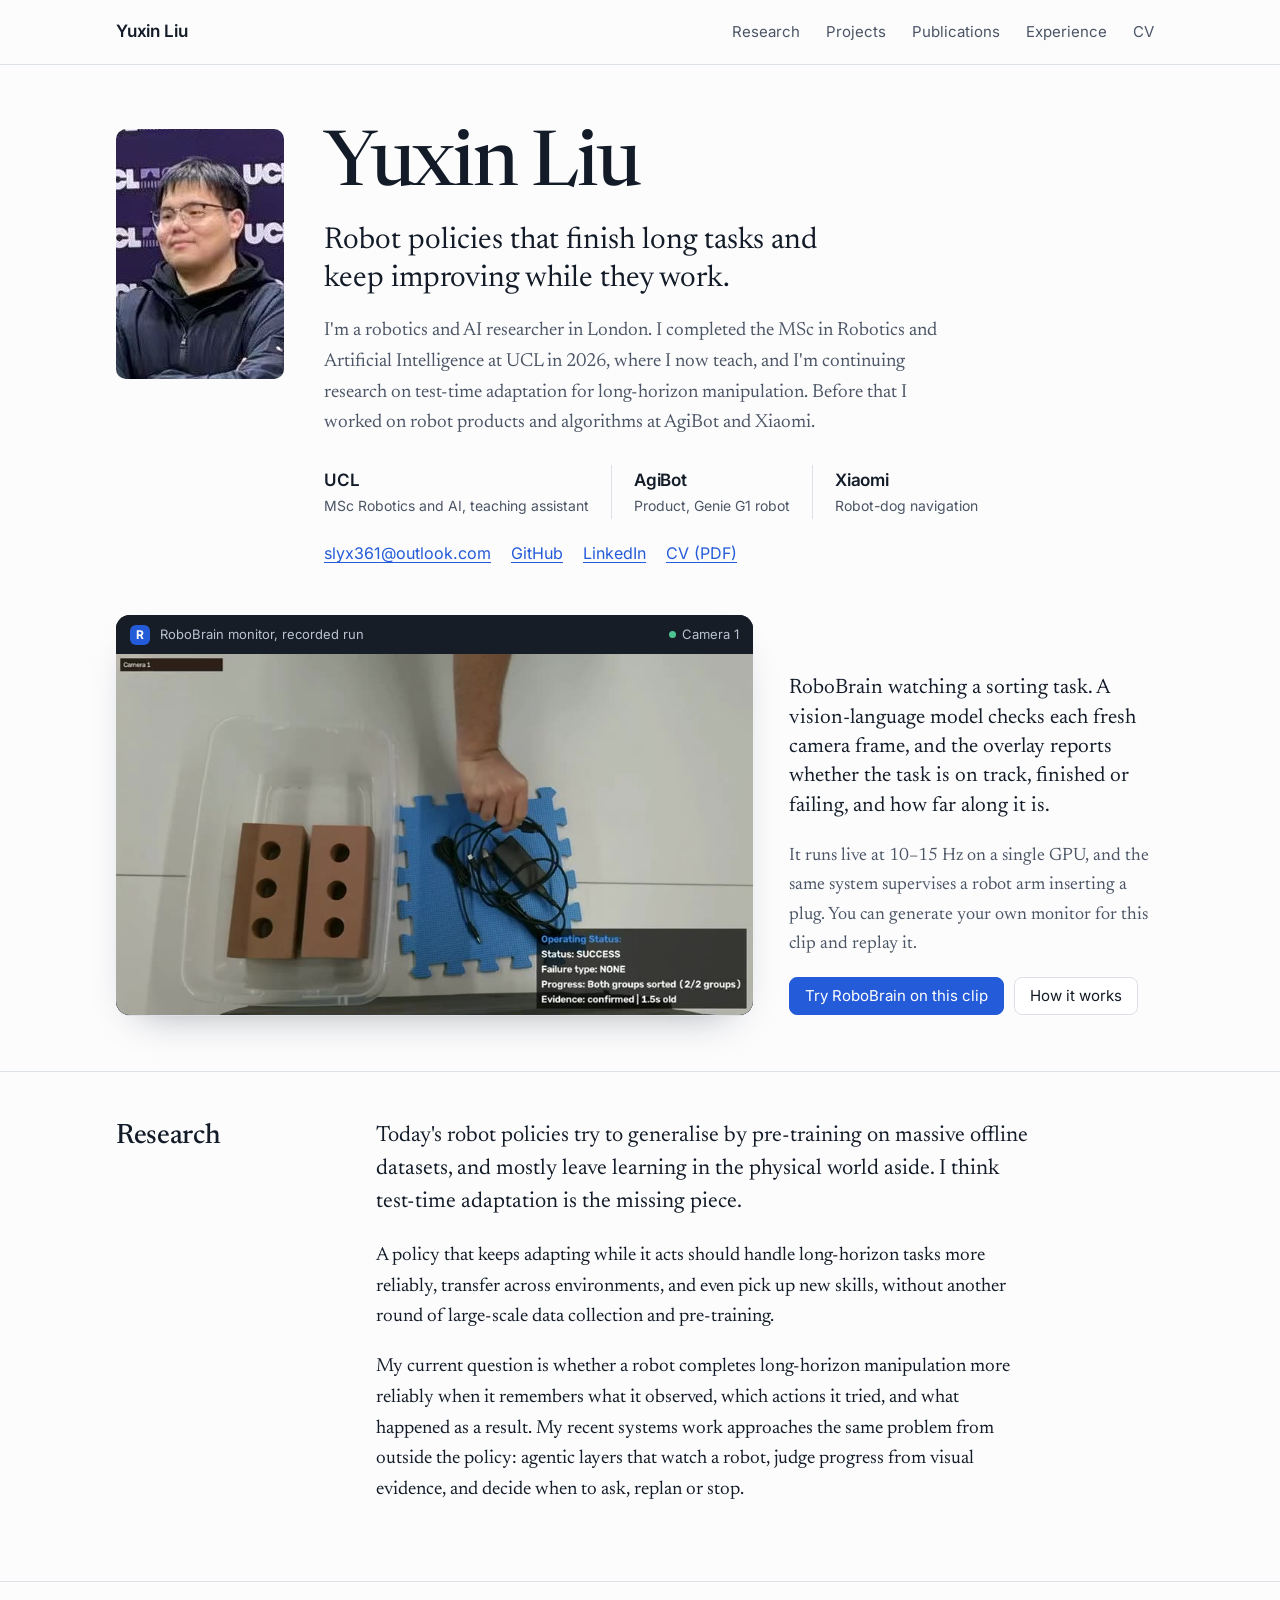
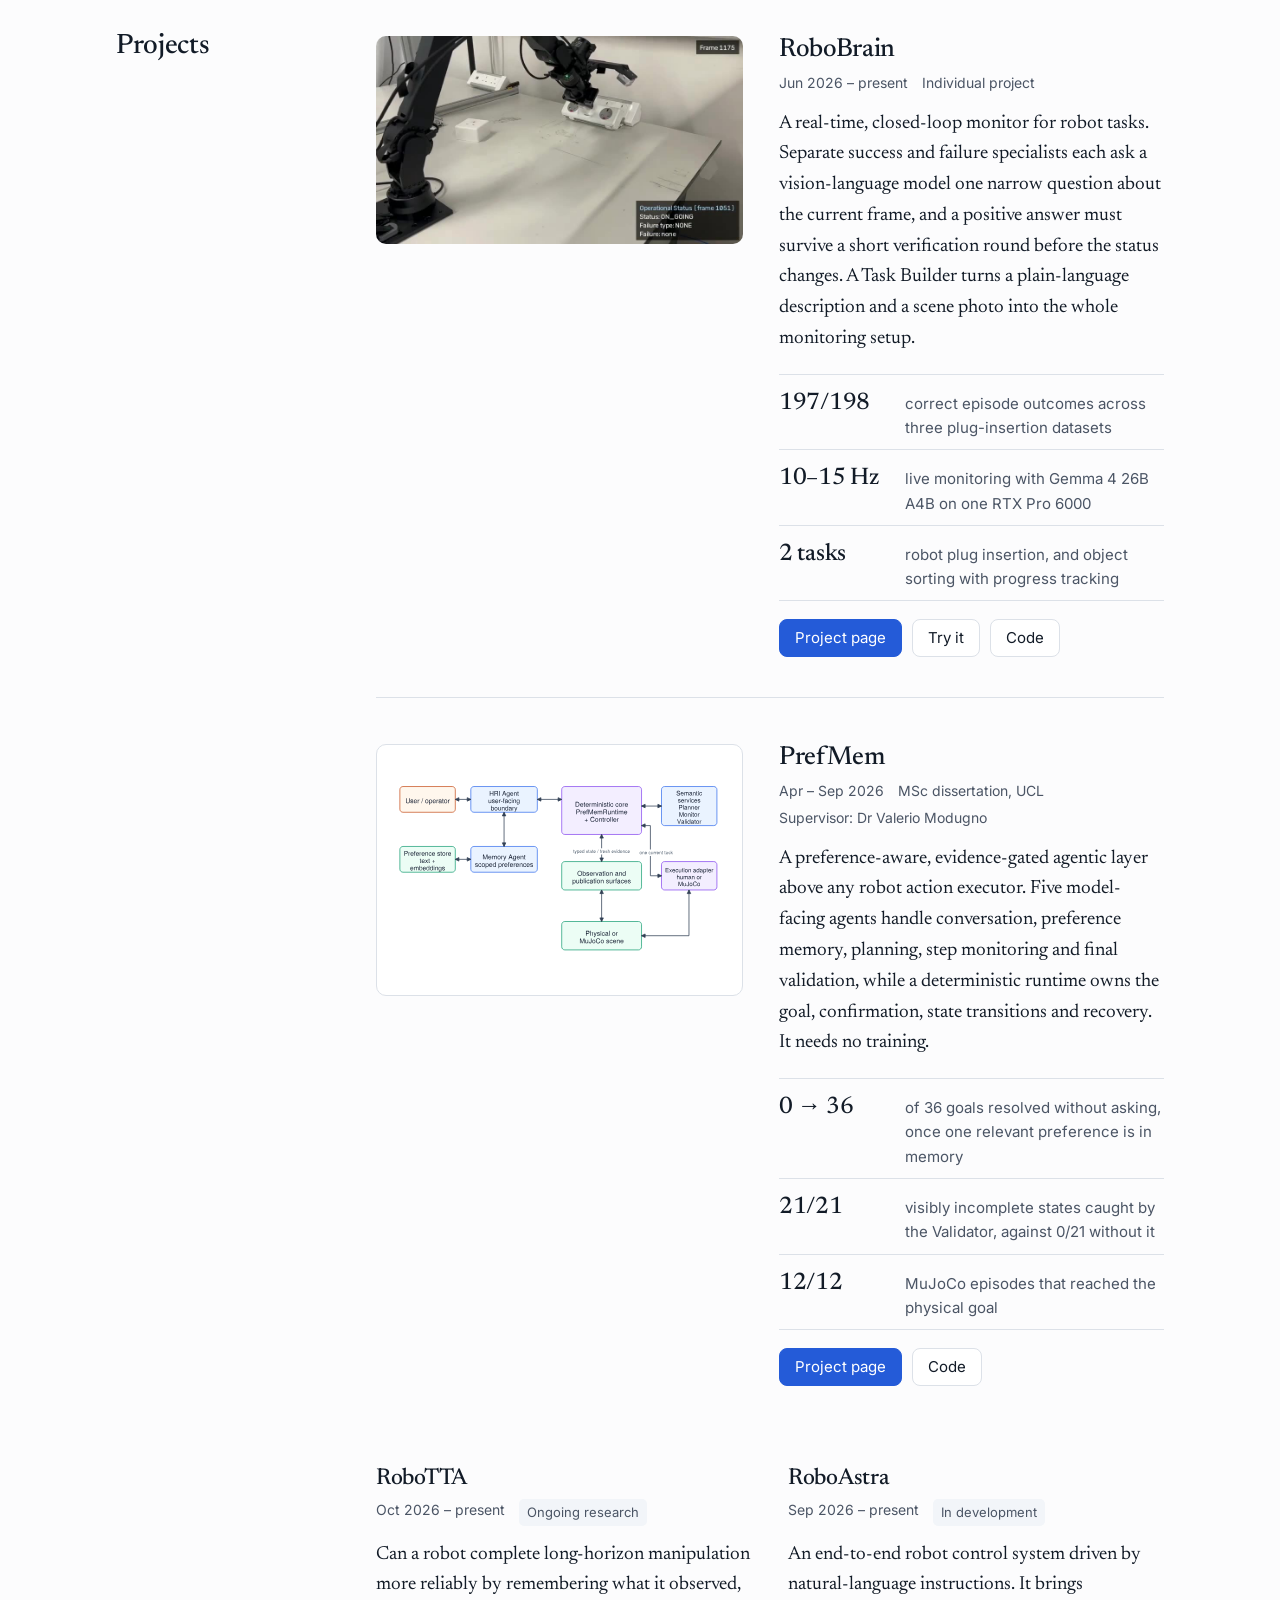
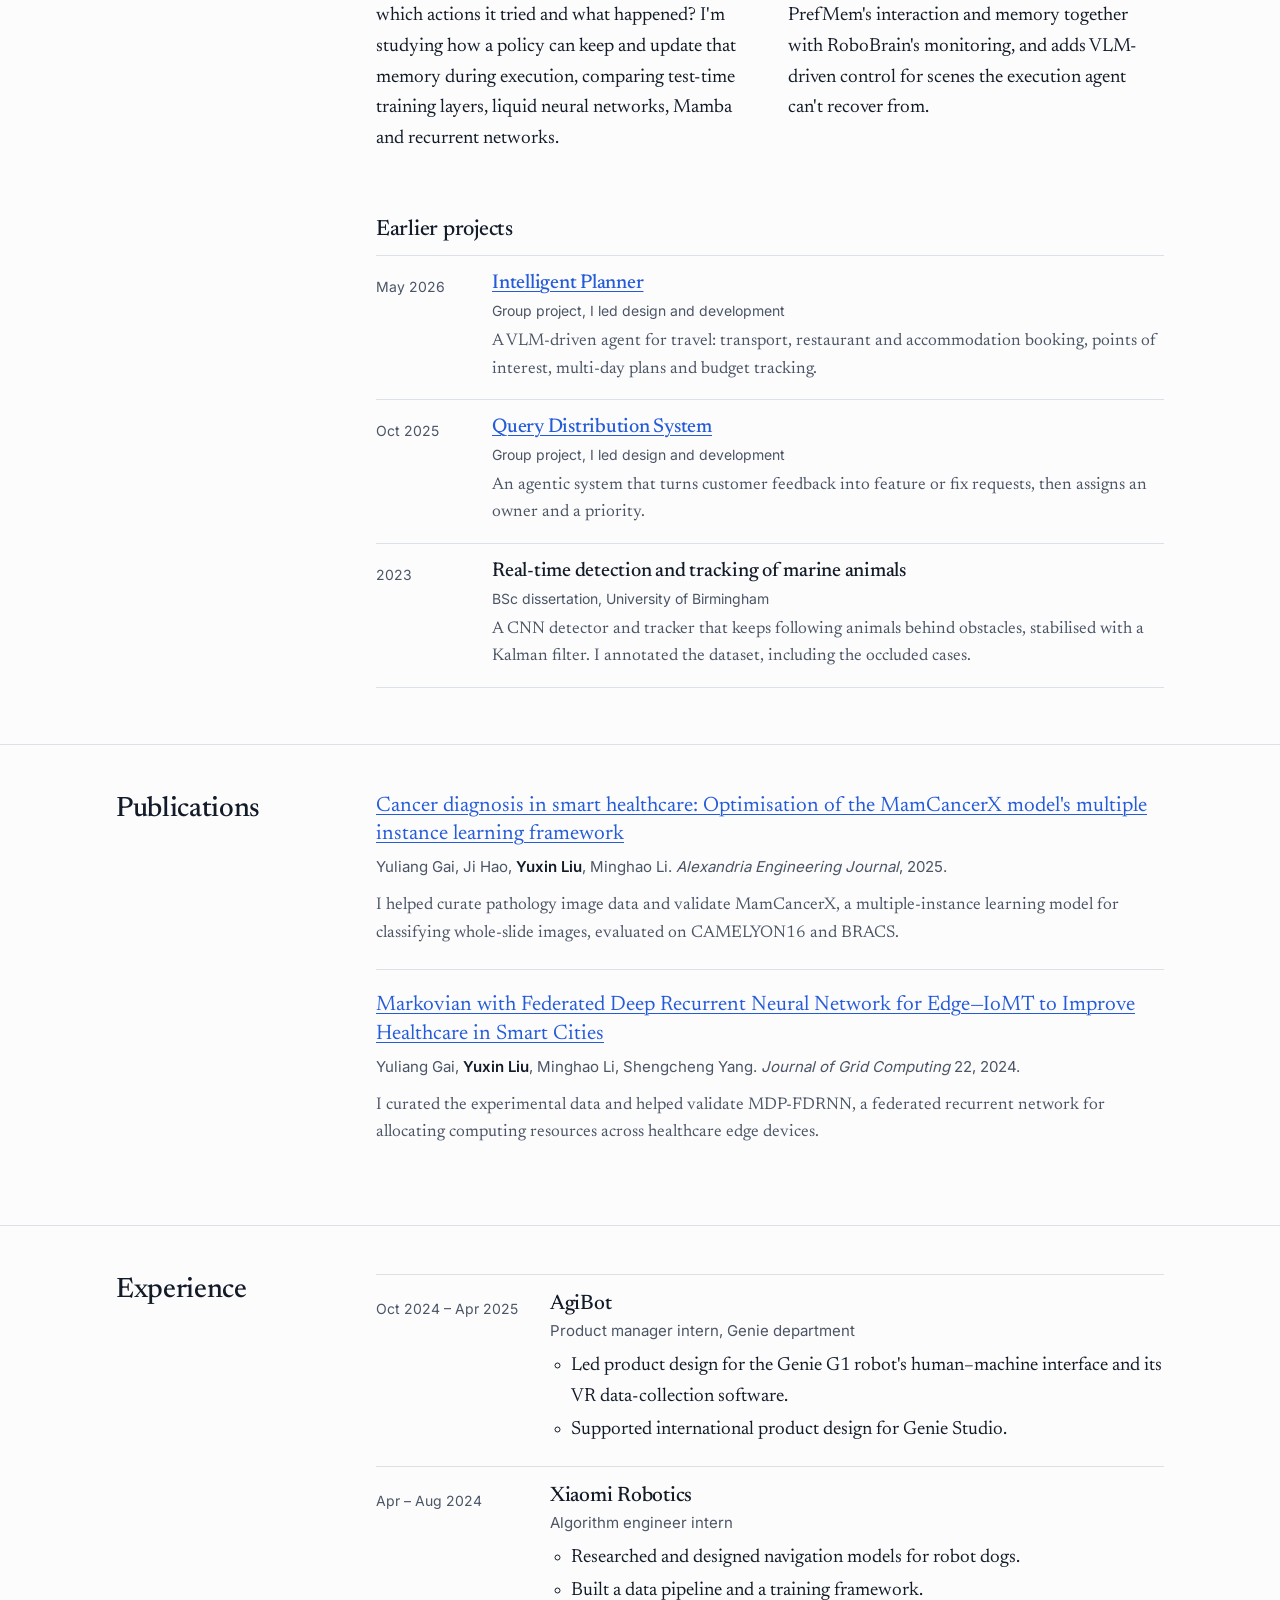
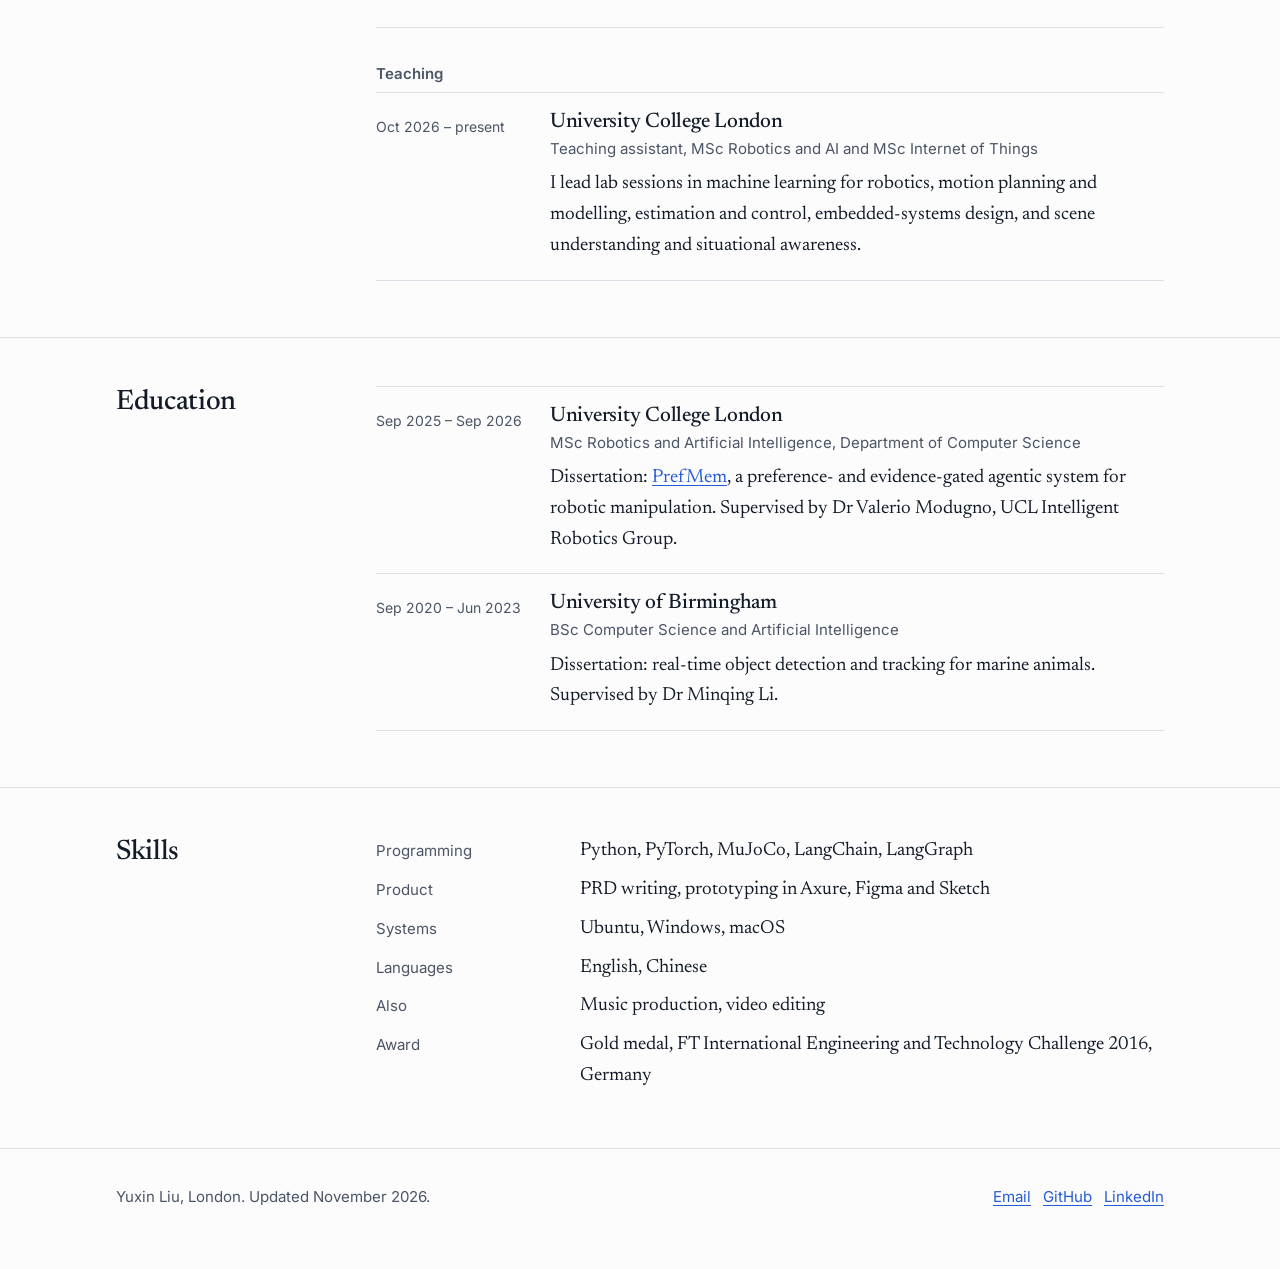
==== index.html @ 0c72b082 "Add personal website with RoboBrain Try-now demo Home, RoboBrain and PrefMem pages for GitHub Pages," ====
<!doctype html>
<html lang="en">
<head>
<meta charset="utf-8">
<meta name="viewport" content="width=device-width, initial-scale=1">
<title>Yuxin Liu — Robotics and AI</title>
<meta name="description" content="Yuxin Liu, robotics and AI researcher in London. Robot policies that finish long tasks and keep improving while they work. RoboBrain, PrefMem, RoboTTA.">
<meta property="og:title" content="Yuxin Liu — Robotics and AI">
<meta property="og:description" content="Robot policies that finish long tasks and keep improving while they work.">
<meta property="og:image" content="https://kasloot.github.io/assets/img/og.jpg">
<meta property="og:type" content="website">
<meta name="twitter:card" content="summary_large_image">
<link rel="icon" href="assets/img/favicon.svg" type="image/svg+xml">
<link rel="stylesheet" href="assets/css/site.css">
</head>
<body>
<a class="skip" href="#main">Skip to content</a>
<header class="site-head">
  <div class="wrap">
    <a class="home" href="./">Yuxin Liu</a>
    <nav aria-label="Main">
      <a href="#research">Research</a>
      <a href="#projects">Projects</a>
      <a href="#publications">Publications</a>
      <a href="#experience">Experience</a>
      <a href="assets/docs/Yuxin_Liu_CV.pdf">CV</a>
    </nav>
  </div>
</header>

<main id="main">
  <section class="hero wrap" aria-labelledby="name">
    <div class="hero-grid">
      <img class="portrait" src="assets/img/yuxin.jpg" width="220" height="250" alt="Portrait of Yuxin Liu">
      <div>
        <h1 id="name">Yuxin Liu</h1>
        <p class="thesis">Robot policies that finish long tasks and keep improving while they work.</p>
        <p class="bio">I'm a robotics and AI researcher in London. I completed the MSc in Robotics and Artificial Intelligence at UCL in 2026, where I now teach, and I'm continuing research on test-time adaptation for long-horizon manipulation. Before that I worked on robot products and algorithms at AgiBot and Xiaomi.</p>
        <ul class="affiliations" aria-label="Affiliations">
          <li><a href="#education"><strong>UCL</strong><span>MSc Robotics and AI, teaching assistant</span></a></li>
          <li><a href="#experience"><strong>AgiBot</strong><span>Product, Genie G1 robot</span></a></li>
          <li><a href="#experience"><strong>Xiaomi</strong><span>Robot-dog navigation</span></a></li>
        </ul>
        <ul class="contact-links">
          <li><a href="mailto:slyx361@outlook.com">slyx361@outlook.com</a></li>
          <li><a href="https://github.com/KasLoot">GitHub</a></li>
          <li><a href="https://www.linkedin.com/in/yuxin-liu-a08b32296/">LinkedIn</a></li>
          <li><a href="assets/docs/Yuxin_Liu_CV.pdf">CV (PDF)</a></li>
        </ul>
      </div>
    </div>
  </section>

  <section class="monitor-feature wrap" aria-label="RoboBrain monitoring a task">
    <figure class="frame-row" style="margin:0">
      <div class="console-frame">
        <div class="bar"><span class="mark" aria-hidden="true">R</span><span>RoboBrain monitor, recorded run</span><span class="live">Camera 1</span></div>
        <video src="assets/video/sort.mp4" poster="assets/video/sort-poster.jpg" autoplay muted loop playsinline preload="metadata" aria-label="RoboBrain monitoring a person sorting bricks into a box and cables onto a mat, with a live status overlay"></video>
      </div>
      <figcaption>
        <p>RoboBrain watching a sorting task. A vision-language model checks each fresh camera frame, and the overlay reports whether the task is on track, finished or failing, and how far along it is.</p>
        <p>It runs live at 10–15 Hz on a single GPU, and the same system supervises a robot arm inserting a plug. You can generate your own monitor for this clip and replay it.</p>
        <ul class="links">
          <li><a class="btn primary" href="robobrain/#try">Try RoboBrain on this clip</a></li>
          <li><a class="btn" href="robobrain/">How it works</a></li>
        </ul>
      </figcaption>
    </figure>
  </section>

  <section class="section" id="research" aria-labelledby="research-h">
    <div class="wrap section-grid">
      <h2 id="research-h">Research</h2>
      <div class="prose">
        <p class="lede">Today's robot policies try to generalise by pre-training on massive offline datasets, and mostly leave learning in the physical world aside. I think test-time adaptation is the missing piece.</p>
        <p>A policy that keeps adapting while it acts should handle long-horizon tasks more reliably, transfer across environments, and even pick up new skills, without another round of large-scale data collection and pre-training.</p>
        <p>My current question is whether a robot completes long-horizon manipulation more reliably when it remembers what it observed, which actions it tried, and what happened as a result. My recent systems work approaches the same problem from outside the policy: agentic layers that watch a robot, judge progress from visual evidence, and decide when to ask, replan or stop.</p>
      </div>
    </div>
  </section>

  <section class="section" id="projects" aria-labelledby="projects-h">
    <div class="wrap section-grid">
      <h2 id="projects-h">Projects</h2>
      <div>
        <article class="plate" aria-labelledby="rb-h">
          <a class="media" href="robobrain/"><img src="assets/video/plug-poster.jpg" width="848" height="480" alt="Robot arm at a power strip; RoboBrain's overlay reports a rotated-plug failure"></a>
          <div>
            <h3 id="rb-h"><a href="robobrain/" style="color:inherit;text-decoration:none">RoboBrain</a></h3>
            <p class="meta"><span>Jun 2026 – present</span><span>Individual project</span></p>
            <p>A real-time, closed-loop monitor for robot tasks. Separate success and failure specialists each ask a vision-language model one narrow question about the current frame, and a positive answer must survive a short verification round before the status changes. A Task Builder turns a plain-language description and a scene photo into the whole monitoring setup.</p>
            <ul class="facts">
              <li><b>197/198</b><span>correct episode outcomes across three plug-insertion datasets</span></li>
              <li><b>10–15 Hz</b><span>live monitoring with Gemma 4 26B A4B on one RTX Pro 6000</span></li>
              <li><b>2 tasks</b><span>robot plug insertion, and object sorting with progress tracking</span></li>
            </ul>
            <ul class="links">
              <li><a class="btn primary" href="robobrain/">Project page</a></li>
              <li><a class="btn" href="robobrain/#try">Try it</a></li>
              <li><a class="btn" href="https://github.com/KasLoot/RoboBrain">Code</a></li>
            </ul>
          </div>
        </article>

        <article class="plate" aria-labelledby="pm-h">
          <a class="media figure-box" href="prefmem/"><img src="assets/img/prefmem-architecture.svg" width="760" height="500" alt="PrefMem architecture: user, HRI agent, memory agent and preference store, deterministic runtime and controller, planner, monitor and validator services, execution adapter, and the physical or MuJoCo scene"></a>
          <div>
            <h3 id="pm-h"><a href="prefmem/" style="color:inherit;text-decoration:none">PrefMem</a></h3>
            <p class="meta"><span>Apr – Sep 2026</span><span>MSc dissertation, UCL</span><span>Supervisor: Dr Valerio Modugno</span></p>
            <p>A preference-aware, evidence-gated agentic layer above any robot action executor. Five model-facing agents handle conversation, preference memory, planning, step monitoring and final validation, while a deterministic runtime owns the goal, confirmation, state transitions and recovery. It needs no training.</p>
            <ul class="facts">
              <li><b>0 → 36</b><span>of 36 goals resolved without asking, once one relevant preference is in memory</span></li>
              <li><b>21/21</b><span>visibly incomplete states caught by the Validator, against 0/21 without it</span></li>
              <li><b>12/12</b><span>MuJoCo episodes that reached the physical goal</span></li>
            </ul>
            <ul class="links">
              <li><a class="btn primary" href="prefmem/">Project page</a></li>
              <li><a class="btn" href="https://github.com/KasLoot/RoboPref">Code</a></li>
            </ul>
          </div>
        </article>

        <div class="pair" style="margin-bottom:44px">
          <div>
            <h3>RoboTTA</h3>
            <p class="meta"><span>Oct 2026 – present</span><span class="status-note">Ongoing research</span></p>
            <p>Can a robot complete long-horizon manipulation more reliably by remembering what it observed, which actions it tried and what happened? I'm studying how a policy can keep and update that memory during execution, comparing test-time training layers, liquid neural networks, Mamba and recurrent networks.</p>
          </div>
          <div>
            <h3>RoboAstra</h3>
            <p class="meta"><span>Sep 2026 – present</span><span class="status-note">In development</span></p>
            <p>An end-to-end robot control system driven by natural-language instructions. It brings PrefMem's interaction and memory together with RoboBrain's monitoring, and adds VLM-driven control for scenes the execution agent can't recover from.</p>
          </div>
        </div>

        <h3 style="font-size:22px;margin-bottom:12px">Earlier projects</h3>
        <ul class="rows">
          <li><span class="when">May 2026</span><div><h4><a href="https://github.com/KasLoot/Intelligent_Planner">Intelligent Planner</a></h4><span class="role">Group project, I led design and development</span><p>A VLM-driven agent for travel: transport, restaurant and accommodation booking, points of interest, multi-day plans and budget tracking.</p></div></li>
          <li><span class="when">Oct 2025</span><div><h4><a href="https://github.com/KasLoot/Query_Distribution_System">Query Distribution System</a></h4><span class="role">Group project, I led design and development</span><p>An agentic system that turns customer feedback into feature or fix requests, then assigns an owner and a priority.</p></div></li>
          <li><span class="when">2023</span><div><h4>Real-time detection and tracking of marine animals</h4><span class="role">BSc dissertation, University of Birmingham</span><p>A CNN detector and tracker that keeps following animals behind obstacles, stabilised with a Kalman filter. I annotated the dataset, including the occluded cases.</p></div></li>
        </ul>
      </div>
    </div>
  </section>

  <section class="section" id="publications" aria-labelledby="pubs-h">
    <div class="wrap section-grid">
      <h2 id="pubs-h">Publications</h2>
      <ol class="pubs">
        <li>
          <a class="title" href="https://doi.org/10.1016/j.aej.2025.03.103">Cancer diagnosis in smart healthcare: Optimisation of the MamCancerX model's multiple instance learning framework</a>
          <span class="authors">Yuliang Gai, Ji Hao, <b>Yuxin Liu</b>, Minghao Li. <span class="venue">Alexandria Engineering Journal</span>, 2025.</span>
          <p class="contrib">I helped curate pathology image data and validate MamCancerX, a multiple-instance learning model for classifying whole-slide images, evaluated on CAMELYON16 and BRACS.</p>
        </li>
        <li>
          <a class="title" href="https://link.springer.com/article/10.1007/s10723-023-09709-3">Markovian with Federated Deep Recurrent Neural Network for Edge—IoMT to Improve Healthcare in Smart Cities</a>
          <span class="authors">Yuliang Gai, <b>Yuxin Liu</b>, Minghao Li, Shengcheng Yang. <span class="venue">Journal of Grid Computing</span> 22, 2024.</span>
          <p class="contrib">I curated the experimental data and helped validate MDP-FDRNN, a federated recurrent network for allocating computing resources across healthcare edge devices.</p>
        </li>
      </ol>
    </div>
  </section>

  <section class="section" id="experience" aria-labelledby="exp-h">
    <div class="wrap section-grid">
      <h2 id="exp-h">Experience</h2>
      <div>
        <ol class="timeline" aria-label="Industry experience">
          <li><span class="when">Oct 2024 – Apr 2025</span><div><h4>AgiBot</h4><p class="role">Product manager intern, Genie department</p><ul><li>Led product design for the Genie G1 robot's human–machine interface and its VR data-collection software.</li><li>Supported international product design for Genie Studio.</li></ul></div></li>
          <li><span class="when">Apr – Aug 2024</span><div><h4>Xiaomi Robotics</h4><p class="role">Algorithm engineer intern</p><ul><li>Researched and designed navigation models for robot dogs.</li><li>Built a data pipeline and a training framework.</li></ul></div></li>
        </ol>
        <p class="sub-h">Teaching</p>
        <ol class="timeline" aria-label="Teaching">
          <li><span class="when">Oct 2026 – present</span><div><h4>University College London</h4><p class="role">Teaching assistant, MSc Robotics and AI and MSc Internet of Things</p><p style="margin:0">I lead lab sessions in machine learning for robotics, motion planning and modelling, estimation and control, embedded-systems design, and scene understanding and situational awareness.</p></div></li>
        </ol>
      </div>
    </div>
  </section>

  <section class="section" id="education" aria-labelledby="edu-h">
    <div class="wrap section-grid">
      <h2 id="edu-h">Education</h2>
      <ol class="timeline">
        <li><span class="when">Sep 2025 – Sep 2026</span><div><h4>University College London</h4><p class="role">MSc Robotics and Artificial Intelligence, Department of Computer Science</p><p style="margin:0">Dissertation: <a href="prefmem/">PrefMem</a>, a preference- and evidence-gated agentic system for robotic manipulation. Supervised by Dr Valerio Modugno, UCL Intelligent Robotics Group.</p></div></li>
        <li><span class="when">Sep 2020 – Jun 2023</span><div><h4>University of Birmingham</h4><p class="role">BSc Computer Science and Artificial Intelligence</p><p style="margin:0">Dissertation: real-time object detection and tracking for marine animals. Supervised by Dr Minqing Li.</p></div></li>
      </ol>
    </div>
  </section>

  <section class="section" id="skills" aria-labelledby="skills-h">
    <div class="wrap section-grid">
      <h2 id="skills-h">Skills</h2>
      <dl class="skills">
        <dt>Programming</dt><dd>Python, PyTorch, MuJoCo, LangChain, LangGraph</dd>
        <dt>Product</dt><dd>PRD writing, prototyping in Axure, Figma and Sketch</dd>
        <dt>Systems</dt><dd>Ubuntu, Windows, macOS</dd>
        <dt>Languages</dt><dd>English, Chinese</dd>
        <dt>Also</dt><dd>Music production, video editing</dd>
        <dt>Award</dt><dd>Gold medal, FT International Engineering and Technology Challenge 2016, Germany</dd>
      </dl>
    </div>
  </section>
</main>

<footer class="site-foot">
  <div class="wrap">
    <span>Yuxin Liu, London. Updated November 2026.</span>
    <span><a href="mailto:slyx361@outlook.com">Email</a>&nbsp;&nbsp; <a href="https://github.com/KasLoot">GitHub</a>&nbsp;&nbsp; <a href="https://www.linkedin.com/in/yuxin-liu-a08b32296/">LinkedIn</a></span>
  </div>
</footer>
<script src="assets/js/site.js" defer></script>
</body>
</html>
---- assets/css/site.css ----
/* Yuxin Liu — site styles.
   Editorial base (Newsreader + Inter) with "console" islands that mirror RoboBrain's own UI.
   Fonts are self-hosted (SIL Open Font License, see assets/fonts). */

@font-face { font-family: "Newsreader"; font-style: normal; font-weight: 200 800; font-display: swap; src: url(../fonts/newsreader-latin-opsz-normal.woff2) format("woff2"); }
@font-face { font-family: "Newsreader"; font-style: italic; font-weight: 200 800; font-display: swap; src: url(../fonts/newsreader-latin-opsz-italic.woff2) format("woff2"); }
@font-face { font-family: "Inter"; font-style: normal; font-weight: 100 900; font-display: swap; src: url(../fonts/inter-latin-wght-normal.woff2) format("woff2"); }

:root {
  --paper: #fcfcfd;
  --ink: #121b27;
  --graphite: #4b5565;
  --faint: #6b7584;
  --rule: #dce1e8;
  --signal: #245bd8;
  --signal-ink: #1b47ad;
  --wash: #f2f5f9;
  --card: #ffffff;
  --ok: #187652;  --ok-bg: #e7f5ef;
  --bad: #b8293e; --bad-bg: #fff0f2;
  --warn: #8a6417; --warn-bg: #fff3d7;
  --series-control: #eb6834;
  --series-prefmem: #2a78d6;
  /* diagram roles, from the PrefMem thesis figures */
  --d-agent: #eaf3ff;   --d-agent-s: #2563eb;
  --d-host: #f3eeff;    --d-host-s: #7c3aed;
  --d-data: #ecfdf5;    --d-data-s: #059669;
  --d-human: #fff7ed;   --d-human-s: #c2410c;
  --d-decide: #fffbeb;  --d-decide-s: #b45309;
  --d-safety: #fff1f2;  --d-safety-s: #dc2626;
  --d-edge: #3b4656;
  --serif: "Newsreader", "Iowan Old Style", Georgia, serif;
  --sans: "Inter", system-ui, -apple-system, "Segoe UI", sans-serif;
  --wrap: 1160px;
  --gutter: clamp(20px, 5vw, 56px);
  color-scheme: light;
}
@media (prefers-color-scheme: dark) {
  :root {
    --paper: #11171f; --ink: #e8ecf2; --graphite: #b4bdca; --faint: #8f99a8; --rule: #2a3442;
    --signal: #7ea6ff; --signal-ink: #a9c3ff; --wash: #18202b; --card: #161e28;
    --ok: #4cc391; --ok-bg: #12342a; --bad: #ff8a9b; --bad-bg: #3a1820; --warn: #e3b85a; --warn-bg: #3a2e12;
    --series-control: #d95926; --series-prefmem: #3987e5;
    --d-agent: #15253f;  --d-agent-s: #6d9cff;
    --d-host: #241b3d;   --d-host-s: #a98bff;
    --d-data: #10302a;   --d-data-s: #3ccf9c;
    --d-human: #3a2414;  --d-human-s: #f29a5e;
    --d-decide: #33290f; --d-decide-s: #e0b04c;
    --d-safety: #3b1519; --d-safety-s: #ff7b84;
    --d-edge: #9aa6b6;
    color-scheme: dark;
  }
}

*, *::before, *::after { box-sizing: border-box; }
html { -webkit-text-size-adjust: 100%; scroll-padding-top: 84px; }
body {
  margin: 0; background: var(--paper); color: var(--ink);
  font-family: var(--serif); font-size: 19px; line-height: 1.62;
  font-optical-sizing: auto; text-rendering: optimizeLegibility;
}
img, video, svg { max-width: 100%; display: block; }
a { color: var(--signal); text-decoration-thickness: 1px; text-underline-offset: 3px; }
a:hover { color: var(--signal-ink); text-decoration-thickness: 2px; }
:focus-visible { outline: 2px solid var(--signal); outline-offset: 3px; border-radius: 3px; }
p { margin: 0 0 1em; }
h1, h2, h3, h4 { font-family: var(--serif); font-weight: 500; line-height: 1.15; margin: 0; letter-spacing: -0.012em; }
h2 { font-size: 34px; }
h3 { font-size: 26px; }
h4 { font-size: 20px; font-weight: 600; }
.sans { font-family: var(--sans); }
.muted { color: var(--graphite); }
.small { font-size: 15px; }
.skip { position: absolute; left: -999px; top: 8px; background: var(--card); padding: 8px 12px; font-family: var(--sans); z-index: 50; }
.skip:focus { left: 8px; }
.visually-hidden { position: absolute !important; width: 1px; height: 1px; overflow: hidden; clip: rect(0 0 0 0); white-space: nowrap; }
.wrap { max-width: var(--wrap); margin: 0 auto; padding: 0 var(--gutter); }

/* ---------- header ---------- */
.site-head { position: sticky; top: 0; z-index: 20; background: color-mix(in srgb, var(--paper) 92%, transparent); backdrop-filter: blur(8px); border-bottom: 1px solid var(--rule); }
.site-head .wrap { display: flex; align-items: center; justify-content: space-between; gap: 24px; min-height: 64px; font-family: var(--sans); }
.site-head .home { font-weight: 600; font-size: 17px; color: var(--ink); text-decoration: none; letter-spacing: -0.01em; }
.site-head nav { display: flex; gap: 6px; flex-wrap: wrap; }
.site-head nav a { color: var(--graphite); text-decoration: none; font-size: 15px; padding: 6px 10px; border-radius: 6px; }
.site-head nav a:hover, .site-head nav a[aria-current="page"] { color: var(--ink); background: var(--wash); }

/* ---------- hero ---------- */
.hero { padding-block: 64px 40px; }
.hero-grid { display: grid; grid-template-columns: 168px minmax(0, 1fr); gap: 40px; align-items: start; }
.portrait { width: 168px; aspect-ratio: 220 / 250; object-fit: cover; border-radius: 10px; background: var(--wash); }
.hero h1 { font-size: clamp(46px, 7vw, 76px); font-weight: 450; letter-spacing: -0.03em; line-height: 1; }
.hero .thesis { font-size: clamp(23px, 2.6vw, 30px); line-height: 1.25; margin: 18px 0 18px; color: var(--ink); font-weight: 400; max-width: 30ch; }
.hero .bio { max-width: 62ch; color: var(--graphite); }
.affiliations { display: flex; flex-wrap: wrap; margin: 26px 0 22px; padding: 0; list-style: none; font-family: var(--sans); }
.affiliations li { padding: 2px 22px 2px 0; margin-right: 22px; border-right: 1px solid var(--rule); }
.affiliations li:last-child { border-right: 0; margin-right: 0; }
.affiliations a { text-decoration: none; color: inherit; display: block; }
.affiliations strong { display: block; font-size: 17px; font-weight: 600; letter-spacing: -0.01em; }
.affiliations span { display: block; font-size: 14px; color: var(--graphite); }
.affiliations a:hover strong { color: var(--signal); }
.contact-links { display: flex; flex-wrap: wrap; gap: 8px 20px; font-family: var(--sans); font-size: 16px; margin: 0; padding: 0; list-style: none; }

/* ---------- the signature: live monitor ---------- */
.monitor-feature { padding-block: 8px 56px; }
.monitor-feature .frame-row { display: grid; grid-template-columns: minmax(0, 1.7fr) minmax(0, 1fr); gap: 36px; align-items: end; }
.console-frame { background: #0f141b; border-radius: 14px; overflow: hidden; box-shadow: 0 1px 0 var(--rule), 0 18px 40px -24px rgba(18, 27, 39, .45); }
.console-frame .bar { display: flex; align-items: center; gap: 10px; padding: 9px 14px; font-family: var(--sans); font-size: 13px; color: #b9c3d2; background: #161d27; }
.console-frame .bar .mark { width: 20px; height: 20px; border-radius: 6px; display: grid; place-items: center; background: #245bd8; color: #fff; font-weight: 700; font-size: 12px; }
.console-frame .bar .live { margin-left: auto; display: inline-flex; align-items: center; gap: 6px; }
.console-frame .bar .live::before { content: ""; width: 7px; height: 7px; border-radius: 50%; background: #4cc391; }
.console-frame video { width: 100%; aspect-ratio: 848 / 480; background: #0f141b; }
.monitor-feature figcaption { font-size: 18px; color: var(--graphite); }
.monitor-feature figcaption p:first-child { color: var(--ink); font-size: 21px; line-height: 1.4; }

/* ---------- sections ---------- */
.section { border-top: 1px solid var(--rule); padding: 48px 0 56px; }
.section-grid { display: grid; grid-template-columns: 220px minmax(0, 1fr); gap: 40px; }
.section-grid > h2 { font-size: 28px; position: sticky; top: 92px; align-self: start; }
.prose { max-width: 66ch; }
.lede { font-size: 22px; line-height: 1.5; }

/* project plates */
.plate { display: grid; grid-template-columns: minmax(0, 1fr) minmax(0, 1.05fr); gap: 36px; padding: 6px 0 40px; margin-bottom: 40px; border-bottom: 1px solid var(--rule); }
.plate:last-of-type { border-bottom: 0; }
.plate .media { border-radius: 10px; overflow: hidden; background: var(--wash); align-self: start; }
.plate .media img { width: 100%; height: auto; }
.plate .media.figure-box { padding: 14px; border: 1px solid var(--rule); background: var(--card); }
.meta { font-family: var(--sans); font-size: 14px; color: var(--graphite); margin: 6px 0 14px; display: flex; flex-wrap: wrap; gap: 4px 14px; }
.facts { list-style: none; padding: 0; margin: 18px 0; font-family: var(--sans); font-size: 15px; }
.facts li { display: grid; grid-template-columns: 112px minmax(0, 1fr); gap: 14px; padding: 9px 0; border-top: 1px solid var(--rule); align-items: baseline; }
.facts li:last-child { border-bottom: 1px solid var(--rule); }
.facts b { font-family: var(--serif); font-weight: 500; font-size: 24px; letter-spacing: -0.01em; color: var(--ink); }
.facts span { color: var(--graphite); }
.links { display: flex; flex-wrap: wrap; gap: 10px; font-family: var(--sans); font-size: 15px; margin: 0; padding: 0; list-style: none; }
.btn { display: inline-flex; align-items: center; gap: 8px; padding: 9px 15px; border-radius: 8px; border: 1px solid var(--rule); color: var(--ink); text-decoration: none; background: var(--card); font-family: var(--sans); font-size: 15px; line-height: 1.2; cursor: pointer; }
.btn:hover { border-color: var(--signal); color: var(--signal); text-decoration: none; }
.btn.primary { background: var(--signal); border-color: var(--signal); color: #fff; }
.btn.primary:hover { background: var(--signal-ink); border-color: var(--signal-ink); color: #fff; }
@media (prefers-color-scheme: dark) { .btn.primary { color: #0b1220; } .btn.primary:hover { color: #0b1220; } }
.btn[disabled] { opacity: .5; cursor: not-allowed; }

.pair { display: grid; grid-template-columns: 1fr 1fr; gap: 36px; }
.pair h3 { font-size: 23px; margin-bottom: 4px; }
.status-note { font-family: var(--sans); font-size: 13px; padding: 3px 8px; border-radius: 5px; background: var(--wash); color: var(--graphite); display: inline-block; }

/* compact list of earlier projects */
.rows { list-style: none; margin: 0; padding: 0; }
.rows li { display: grid; grid-template-columns: 96px minmax(0, 1fr); gap: 20px; padding: 16px 0; border-top: 1px solid var(--rule); }
.rows li:last-child { border-bottom: 1px solid var(--rule); }
.rows time, .rows .when { font-family: var(--sans); font-size: 14px; color: var(--graphite); padding-top: 4px; }
.rows h4 { font-size: 20px; font-weight: 500; margin-bottom: 2px; }
.rows p { margin: 0; color: var(--graphite); font-size: 17px; }
.rows .role { font-family: var(--sans); font-size: 14px; color: var(--graphite); }

/* publications */
.pubs { list-style: none; margin: 0; padding: 0; }
.pubs li { padding: 0 0 22px; margin-bottom: 22px; border-bottom: 1px solid var(--rule); }
.pubs li:last-child { border-bottom: 0; margin-bottom: 0; }
.pubs .title { font-size: 21px; line-height: 1.35; display: block; margin-bottom: 4px; }
.pubs .authors { font-family: var(--sans); font-size: 15px; color: var(--graphite); }
.pubs .authors b { color: var(--ink); font-weight: 600; }
.pubs .venue { font-style: italic; }
.pubs .contrib { margin: 8px 0 0; font-size: 17px; color: var(--graphite); }

/* timeline (experience, education) */
.timeline { list-style: none; margin: 0; padding: 0; }
.timeline > li { display: grid; grid-template-columns: 150px minmax(0, 1fr); gap: 24px; padding: 18px 0; border-top: 1px solid var(--rule); }
.timeline > li:last-child { border-bottom: 1px solid var(--rule); }
.timeline .when { font-family: var(--sans); font-size: 14px; color: var(--graphite); padding-top: 5px; }
.timeline h4 { font-weight: 500; font-size: 21px; }
.timeline .role { font-family: var(--sans); font-size: 15px; color: var(--graphite); margin: 2px 0 8px; }
.timeline ul { margin: 0; padding-left: 1.1em; }
.timeline ul li { margin: 2px 0; }
.sub-h { font-family: var(--sans); font-size: 15px; font-weight: 600; color: var(--graphite); margin: 34px 0 6px; }
.skills { display: grid; grid-template-columns: 180px minmax(0, 1fr); gap: 8px 24px; margin: 0; }
.skills dt { font-family: var(--sans); font-size: 15px; color: var(--graphite); padding-top: 3px; }
.skills dd { margin: 0; }

.site-foot { border-top: 1px solid var(--rule); padding: 36px 0 60px; font-family: var(--sans); font-size: 15px; color: var(--graphite); }
.site-foot .wrap { display: flex; flex-wrap: wrap; justify-content: space-between; gap: 16px; }

/* ---------- project pages ---------- */
.page-head { padding: 56px 0 28px; }
.page-head .crumb { font-family: var(--sans); font-size: 14px; color: var(--graphite); }
.page-head .crumb a { color: inherit; }
.page-head h1 { font-size: clamp(44px, 6vw, 68px); font-weight: 450; letter-spacing: -0.03em; margin: 10px 0 14px; }
.page-head .deck { font-size: clamp(21px, 2.3vw, 26px); line-height: 1.38; max-width: 40ch; margin: 0 0 18px; }
.stat-row { display: grid; grid-template-columns: repeat(3, minmax(0, 1fr)); gap: 0; margin: 30px 0 0; border-top: 1px solid var(--rule); border-bottom: 1px solid var(--rule); }
.stat-row > div { padding: 18px 22px 18px 0; }
.stat-row > div + div { padding-left: 22px; border-left: 1px solid var(--rule); }
.stat-row b { display: block; font-size: 34px; font-weight: 450; letter-spacing: -0.02em; line-height: 1.1; }
.stat-row span { display: block; font-family: var(--sans); font-size: 14px; color: var(--graphite); margin-top: 4px; }
.block { padding: 44px 0; border-top: 1px solid var(--rule); }
.block > h2 { margin-bottom: 8px; }
.block > .intro { max-width: 66ch; color: var(--graphite); margin-bottom: 26px; }
.videos { display: grid; grid-template-columns: 1fr 1fr; gap: 28px; }
.videos figure { margin: 0; }
.videos video { width: 100%; border-radius: 10px; background: #0f141b; aspect-ratio: 848/480; }
.videos figcaption { font-size: 16px; color: var(--graphite); margin-top: 10px; }
.videos figcaption b { color: var(--ink); font-weight: 600; font-family: var(--sans); font-size: 15px; display: block; margin-bottom: 2px; }
.overlay-key { display: grid; grid-template-columns: 130px minmax(0, 1fr); gap: 6px 18px; font-size: 16px; margin: 26px 0 0; max-width: 820px; }
.overlay-key dt { font-family: var(--sans); font-size: 14px; font-weight: 600; padding-top: 2px; }
.overlay-key dd { margin: 0; color: var(--graphite); }

/* ---------- interactive diagrams ---------- */
.diagram { display: grid; grid-template-columns: minmax(0, 1fr); gap: 18px; }
.diagram .canvas { overflow-x: auto; -webkit-overflow-scrolling: touch; }
.diagram .canvas svg { min-width: 780px; }
.canvas-hint { display: none; font-family: var(--sans); font-size: 13px; color: var(--faint); margin: 0; }
@media (max-width: 820px) { .canvas-hint { display: block; } }
.diagram svg { width: 100%; height: auto; overflow: visible; }
.diagram .node rect { stroke-width: 1.5; rx: 8; transition: stroke-width .12s; }
.diagram .node text { font-family: var(--sans); fill: var(--ink); }
.diagram .node .t { font-size: 14px; font-weight: 600; }
.diagram .node .s { font-size: 12px; fill: var(--graphite); }
.diagram .node { cursor: pointer; outline: none; }
.diagram .node:hover rect, .diagram .node:focus rect, .diagram .node.on rect { stroke-width: 3; }
.diagram .node:focus-visible rect { stroke-dasharray: 5 3; }
.diagram .agent rect { fill: var(--d-agent); stroke: var(--d-agent-s); }
.diagram .host rect { fill: var(--d-host); stroke: var(--d-host-s); }
.diagram .data rect { fill: var(--d-data); stroke: var(--d-data-s); }
.diagram .human rect { fill: var(--d-human); stroke: var(--d-human-s); }
.diagram .decide rect { fill: var(--d-decide); stroke: var(--d-decide-s); }
.diagram .safety rect { fill: var(--d-safety); stroke: var(--d-safety-s); }
.diagram .terminal rect { fill: var(--ok-bg); stroke: var(--ok); stroke-width: 2.5; }
.diagram .edge { stroke: var(--d-edge); stroke-width: 1.6; fill: none; }
.diagram .edge.dash { stroke-dasharray: 6 5; }
.diagram .edge.stop { stroke: var(--d-safety-s); stroke-width: 2.6; }
.diagram .group { fill: none; stroke: var(--rule); stroke-width: 1.5; stroke-dasharray: 6 5; rx: 14; }
.diagram .glabel, .diagram .elabel { font-family: var(--sans); font-size: 12px; fill: var(--graphite); }
.diagram .arrowhead { fill: var(--d-edge); }
.diagram .arrowhead.stop { fill: var(--d-safety-s); }
.diagram-note { border-left: 3px solid var(--signal); padding: 4px 0 4px 18px; min-height: 132px; max-width: 72ch; }
.diagram-note h4 { font-size: 19px; margin-bottom: 6px; }
.diagram-note p { font-size: 17px; color: var(--graphite); margin: 0 0 .6em; }
.diagram-note .hint { font-family: var(--sans); font-size: 13px; color: var(--faint); }
.legend { display: flex; flex-wrap: wrap; gap: 6px 18px; font-family: var(--sans); font-size: 13px; color: var(--graphite); margin: 14px 0 0; padding: 0; list-style: none; }
.legend li { display: inline-flex; align-items: center; gap: 7px; }
.legend i { width: 14px; height: 14px; border-radius: 4px; border: 1.5px solid; display: inline-block; }
.legend .agent i { background: var(--d-agent); border-color: var(--d-agent-s); }
.legend .host i { background: var(--d-host); border-color: var(--d-host-s); }
.legend .data i { background: var(--d-data); border-color: var(--d-data-s); }
.legend .human i { background: var(--d-human); border-color: var(--d-human-s); }
.legend .decide i { background: var(--d-decide); border-color: var(--d-decide-s); }
.legend .safety i { background: var(--d-safety); border-color: var(--d-safety-s); }

/* ---------- charts (PrefMem results) ---------- */
.chart { font-family: var(--sans); position: relative; }
.chart .legend-row { display: flex; gap: 18px; font-size: 14px; color: var(--graphite); margin-bottom: 14px; flex-wrap: wrap; }
.chart .legend-row span { display: inline-flex; align-items: center; gap: 8px; }
.chart .sw { width: 12px; height: 12px; border-radius: 3px; display: inline-block; }
.chart .row { display: grid; grid-template-columns: 250px minmax(0, 1fr); gap: 18px; padding: 14px 0; border-top: 1px solid var(--rule); }
.chart .row:last-child { border-bottom: 1px solid var(--rule); }
.chart .q { font-size: 15px; color: var(--ink); line-height: 1.4; }
.chart .q small { display: block; color: var(--graphite); font-size: 13px; margin-top: 3px; }
.chart .bars { display: grid; gap: 2px; align-content: center; }
.chart .bar-line { display: grid; grid-template-columns: minmax(0, 1fr) 64px; align-items: center; gap: 10px; }
.chart .track { position: relative; height: 20px; }
.chart .track::before { content: ""; position: absolute; inset: 9px 0 auto 0; height: 1px; background: var(--rule); }
.chart .fill { position: absolute; left: 0; top: 0; height: 20px; border-radius: 0 4px 4px 0; min-width: 3px; }
.chart .fill.control { background: var(--series-control); }
.chart .fill.prefmem { background: var(--series-prefmem); }
.chart .val { font-size: 14px; color: var(--ink); font-variant-numeric: tabular-nums; }
.chart .hit { position: absolute; inset: -4px 0; cursor: default; }
.chart .tip { position: absolute; z-index: 5; pointer-events: none; background: var(--card); color: var(--ink); border: 1px solid var(--rule); box-shadow: 0 8px 24px -12px rgba(0,0,0,.35); border-radius: 8px; padding: 9px 12px; font-size: 13px; line-height: 1.45; max-width: 280px; opacity: 0; transition: opacity .1s; }
.chart .tip.show { opacity: 1; }
.chart .tip b { display: block; font-size: 13px; }
.table-toggle { margin-top: 12px; font-family: var(--sans); font-size: 14px; }
.table-toggle table { border-collapse: collapse; margin-top: 10px; width: 100%; max-width: 720px; }
.table-toggle th, .table-toggle td { text-align: left; padding: 6px 10px 6px 0; border-bottom: 1px solid var(--rule); font-weight: 400; }
.table-toggle th { color: var(--graphite); font-size: 13px; }
.callout { border-left: 3px solid var(--warn); padding: 6px 0 6px 18px; color: var(--graphite); max-width: 66ch; margin-top: 26px; font-size: 17px; }
.callout b { color: var(--ink); font-family: var(--sans); font-size: 15px; }

/* ---------- RoboBrain console island (mirrors RoboBrain's own UI) ---------- */
.console {
  --c-bg: #f4f6f9; --c-card: #fff; --c-line: #dce2eb; --c-ink: #172336; --c-muted: #647187; --c-accent: #245bd8;
  --c-green: #187652; --c-red: #b8293e; --c-amber: #926c29;
  background: var(--c-bg); color: var(--c-ink); border-radius: 18px; padding: clamp(16px, 3vw, 32px);
  font-family: var(--sans); font-size: 15px; line-height: 1.5;
}
@media (prefers-color-scheme: dark) {
  .console { --c-bg: #18202b; --c-card: #1d2733; --c-line: #2f3b4b; --c-ink: #e6ebf2; --c-muted: #a3aebd; --c-accent: #7ea6ff; --c-green: #4cc391; --c-red: #ff8a9b; --c-amber: #e3b85a; }
}
.console h3 { font-family: var(--sans); font-size: 18px; font-weight: 650; letter-spacing: -0.01em; }
.console .c-head { display: flex; align-items: center; gap: 12px; margin-bottom: 20px; flex-wrap: wrap; }
.console .c-head .mark { width: 30px; height: 30px; border-radius: 9px; background: #245bd8; color: #fff; display: grid; place-items: center; font-weight: 700; font-size: 17px; }
.console .c-head strong { font-size: 19px; letter-spacing: -0.4px; }
.console .c-head .badge { margin-left: auto; }
.console .badge { display: inline-flex; padding: 4px 9px; border-radius: 6px; font-size: 13px; background: color-mix(in srgb, var(--c-accent) 12%, var(--c-card)); color: var(--c-muted); }
.console .c-grid { display: grid; grid-template-columns: minmax(0, 1.05fr) minmax(0, 1fr); gap: 20px; align-items: start; }
.console .c-card { background: var(--c-card); border: 1px solid var(--c-line); border-radius: 14px; padding: 22px; min-width: 0; }
.console .c-card-head { display: flex; align-items: center; justify-content: space-between; gap: 12px; margin-bottom: 14px; }
.console p { color: var(--c-muted); }
.console label { display: flex; flex-direction: column; gap: 7px; font-size: 14px; color: var(--c-muted); margin: 14px 0; }
.console textarea, .console input[type=password], .console input[type=text] {
  font: inherit; color: var(--c-ink); background: var(--c-card); border: 1px solid var(--c-line); border-radius: 8px; padding: 10px 12px; width: 100%;
}
.console textarea { min-height: 150px; resize: vertical; line-height: 1.55; }
.console button { font: inherit; cursor: pointer; border: 1px solid var(--c-line); background: var(--c-card); color: var(--c-ink); padding: 9px 15px; border-radius: 8px; }
.console button:hover:not([disabled]) { border-color: #91a8ca; }
.console button.primary { background: var(--c-accent); border-color: var(--c-accent); color: #fff; }
@media (prefers-color-scheme: dark) { .console button.primary { color: #0b1220; } }
.console button[disabled] { opacity: .5; cursor: not-allowed; }
.console .actions { display: flex; flex-wrap: wrap; gap: 10px; align-items: center; }
.console .hint { font-size: 13px; color: var(--c-muted); }
.clip-pick { display: grid; grid-template-columns: 1fr 1fr; gap: 10px; border: 0; padding: 0; margin: 0; }
.clip-pick legend { font-size: 14px; color: var(--c-muted); margin-bottom: 8px; padding: 0; }
.clip-pick label { margin: 0; position: relative; border: 1px solid var(--c-line); border-radius: 10px; padding: 8px; gap: 8px; cursor: pointer; color: var(--c-ink); font-size: 14px; font-weight: 600; }
.clip-pick input { position: absolute; opacity: 0; }
.clip-pick img { border-radius: 6px; aspect-ratio: 848/345; object-fit: cover; object-position: top; width: 100%; }
.clip-pick label:has(input:checked) { border-color: var(--c-accent); box-shadow: 0 0 0 1px var(--c-accent); }
.clip-pick label:has(input:focus-visible) { outline: 2px solid var(--c-accent); outline-offset: 2px; }
.clip-pick small { font-weight: 400; color: var(--c-muted); }
.key-mode { border: 0; margin: 14px 0 0; padding: 14px 0 0; border-top: 1px solid var(--c-line); }
.key-mode legend { font-size: 14px; color: var(--c-muted); padding: 0; margin-bottom: 4px; }
.key-mode .opt { flex-direction: row; align-items: flex-start; gap: 9px; margin: 8px 0; color: var(--c-ink); }
.key-mode .opt input { margin-top: 4px; accent-color: var(--c-accent); }
.key-mode .opt span small { display: block; color: var(--c-muted); font-size: 13px; }
.placeholder { text-align: center; padding: 50px 16px; }
.placeholder .spark { font-size: 34px; color: var(--c-accent); line-height: 1; }
.placeholder h4 { font-family: var(--sans); font-size: 17px; font-weight: 650; margin: 12px 0 6px; }
.placeholder p { font-size: 14px; max-width: 340px; margin: 0 auto; }
.spec { border: 1px solid var(--c-line); border-radius: 10px; padding: 14px 16px; margin: 12px 0; }
.spec-top { display: flex; justify-content: space-between; gap: 10px; align-items: baseline; flex-wrap: wrap; }
.spec-top strong { font-size: 15px; }
.tag { font-size: 12px; padding: 3px 8px; border-radius: 6px; font-weight: 600; white-space: nowrap; }
.tag.success { background: color-mix(in srgb, var(--c-green) 14%, var(--c-card)); color: var(--c-green); }
.tag.failure { background: color-mix(in srgb, var(--c-red) 12%, var(--c-card)); color: var(--c-red); }
.tag.progress { background: color-mix(in srgb, var(--c-accent) 12%, var(--c-card)); color: var(--c-accent); }
.spec details { margin-top: 8px; font-size: 13px; }
.spec summary { cursor: pointer; color: var(--c-muted); }
.spec pre { white-space: pre-wrap; overflow-wrap: anywhere; background: var(--c-bg); border-radius: 6px; padding: 12px; font-size: 12.5px; line-height: 1.55; margin: 8px 0 0; font-family: ui-monospace, "SF Mono", Menlo, monospace; max-height: 280px; overflow: auto; }
.nodes { width: 100%; border-collapse: collapse; font-size: 13px; margin-top: 8px; }
.nodes th, .nodes td { text-align: left; vertical-align: top; padding: 7px 8px 7px 0; border-bottom: 1px solid var(--c-line); }
.nodes th { color: var(--c-muted); font-weight: 500; }
.nodes td:first-child { font-weight: 600; white-space: nowrap; }
.msg { border-radius: 8px; padding: 12px 14px; margin: 12px 0 0; font-size: 14px; line-height: 1.5; }
.msg.error { border: 1px solid color-mix(in srgb, var(--c-red) 40%, transparent); background: color-mix(in srgb, var(--c-red) 8%, var(--c-card)); color: var(--c-red); }
.msg.info { border: 1px solid var(--c-line); background: var(--c-bg); color: var(--c-ink); }
.busy { display: inline-flex; align-items: center; gap: 8px; font-size: 14px; color: var(--c-muted); }
.busy::before { content: ""; width: 14px; height: 14px; border-radius: 50%; border: 2px solid var(--c-line); border-top-color: var(--c-accent); animation: spin .9s linear infinite; }
@keyframes spin { to { transform: rotate(360deg); } }

/* replay */
.replay { margin-top: 20px; }
.operating { display: flex; align-items: center; justify-content: space-between; gap: 20px; border-left: 4px solid var(--c-accent); flex-wrap: wrap; }
.operating .lbl { font-size: 13px; letter-spacing: .06em; color: var(--c-muted); font-weight: 600; }
.operating .big { font-size: 30px; font-weight: 650; letter-spacing: -0.6px; margin: 4px 0; color: #315ea8; }
@media (prefers-color-scheme: dark) { .operating .big { color: var(--c-accent); } }
.operating .big[data-status=SUCCESS] { color: var(--c-green); }
.operating .big[data-status=FAIL] { color: var(--c-red); }
.operating p { margin: 2px 0; font-size: 14px; }
.stage-grid { display: grid; grid-template-columns: minmax(0, 1.6fr) minmax(0, 1fr); gap: 20px; margin-top: 20px; align-items: start; }
.stage { position: relative; border-radius: 10px; overflow: hidden; background: #0f141b; line-height: 0; container-type: inline-size; }
.stage video { width: 100%; aspect-ratio: 848/480; }
.stage .cover { position: absolute; background: #14181f; }
.stage .ov { position: absolute; color: #fff; font-size: 1.75cqi; line-height: 1.28; padding: .35em .8em; background: #0f1218; display: flex; flex-direction: column; justify-content: center; overflow: hidden; }
.stage .ov .h { color: #6ea8ff; font-weight: 700; }
.stage .ov span { display: block; white-space: nowrap; overflow: hidden; text-overflow: ellipsis; }
.stage .tl { position: absolute; color: #d8deea; font-size: 1.7cqi; line-height: 1.3; display: flex; align-items: center; justify-content: center; background: #14181f; }
.stage .wait { position: absolute; left: 12px; top: 12px; background: rgba(15,18,24,.9); color: #fff; font-size: 13px; line-height: 1.3; padding: 7px 10px; border-radius: 6px; }
.stage.original .cover, .stage.original .ov, .stage.original .tl { display: none; }
.view-toggle { display: inline-flex; border: 1px solid var(--c-line); border-radius: 8px; overflow: hidden; }
.view-toggle button { border: 0; border-radius: 0; padding: 7px 12px; font-size: 13px; }
.view-toggle button[aria-pressed=true] { background: color-mix(in srgb, var(--c-accent) 14%, var(--c-card)); color: var(--c-accent); font-weight: 600; }
.strip { display: grid; grid-template-columns: repeat(auto-fill, minmax(84px, 1fr)); gap: 8px; margin-top: 14px; }
.strip button { padding: 0; border-radius: 8px; overflow: hidden; text-align: left; line-height: 1.2; background: var(--c-card); }
.strip img { width: 100%; aspect-ratio: 848/480; object-fit: cover; opacity: .55; }
.strip .done img { opacity: 1; }
.strip .lab { display: block; padding: 5px 6px 6px; font-size: 11px; color: var(--c-muted); }
.strip .lab b { display: block; font-size: 11px; color: var(--c-ink); }
.strip .FAIL .lab b { color: var(--c-red); } .strip .SUCCESS .lab b { color: var(--c-green); }
.strip .now { border-color: var(--c-accent); box-shadow: 0 0 0 1px var(--c-accent); }
.prog-panel { border-left: 4px solid #5468b8; }
.prog-panel .count { font-size: 18px; font-weight: 650; margin: 6px 0 4px; }
.prog-panel progress { width: 100%; height: 12px; accent-color: var(--c-accent); }
.prog-panel p { font-size: 13.5px; margin: 8px 0 0; }
.obs-wrap { overflow-x: auto; margin-top: 20px; }
.obs-wrap summary { cursor: pointer; display: flex; align-items: baseline; gap: 10px; }
.obs-wrap summary h3 { display: inline; }
.obs-wrap summary::marker, .obs-wrap summary::-webkit-details-marker { color: var(--c-muted); }
.obs-wrap table { margin-top: 12px; }
.obs { width: 100%; border-collapse: collapse; font-size: 13.5px; }
.obs th { text-align: left; color: var(--c-muted); font-weight: 500; padding: 9px 10px; border-bottom: 1px solid var(--c-line); }
.obs td { padding: 10px; border-bottom: 1px solid var(--c-line); vertical-align: top; line-height: 1.45; }
.obs td:first-child { white-space: nowrap; font-weight: 600; }
.v-POSITIVE { color: var(--c-green); font-weight: 600; } .v-UNCERTAIN { color: var(--c-amber); font-weight: 600; } .v-NEGATIVE { color: var(--c-muted); }
.notes { margin: 18px 0 0; padding-left: 1.1em; font-size: 13.5px; color: var(--c-muted); }
.notes li { margin: 3px 0; }

/* ---------- responsive ---------- */
@media (max-width: 980px) {
  .monitor-feature .frame-row, .plate, .diagram, .console .c-grid, .stage-grid { grid-template-columns: minmax(0, 1fr); }
  .section-grid { grid-template-columns: minmax(0, 1fr); gap: 18px; }
  .section-grid > h2 { position: static; }
}
@media (max-width: 700px) {
  body { font-size: 18px; }
  .hero { padding-block-start: 36px; }
  .hero-grid { grid-template-columns: minmax(0, 1fr); gap: 22px; }
  .portrait { width: 120px; }
  .affiliations li { border-right: 0; padding-right: 0; margin: 0 22px 10px 0; }
  .pair, .videos, .stat-row { grid-template-columns: minmax(0, 1fr); }
  .stat-row > div + div { border-left: 0; padding-left: 0; border-top: 1px solid var(--rule); }
  .timeline > li, .rows li, .facts li, .skills, .overlay-key { grid-template-columns: minmax(0, 1fr); gap: 4px; }
  .chart .row { grid-template-columns: minmax(0, 1fr); gap: 8px; }
  .clip-pick { grid-template-columns: minmax(0, 1fr) minmax(0, 1fr); }
  .site-head nav a { padding: 6px 7px; font-size: 14px; }
  .site-head .wrap { flex-wrap: wrap; padding-top: 8px; padding-bottom: 8px; }
}
@media (prefers-reduced-motion: reduce) {
  * { animation-duration: .001ms !important; transition-duration: .001ms !important; }
}
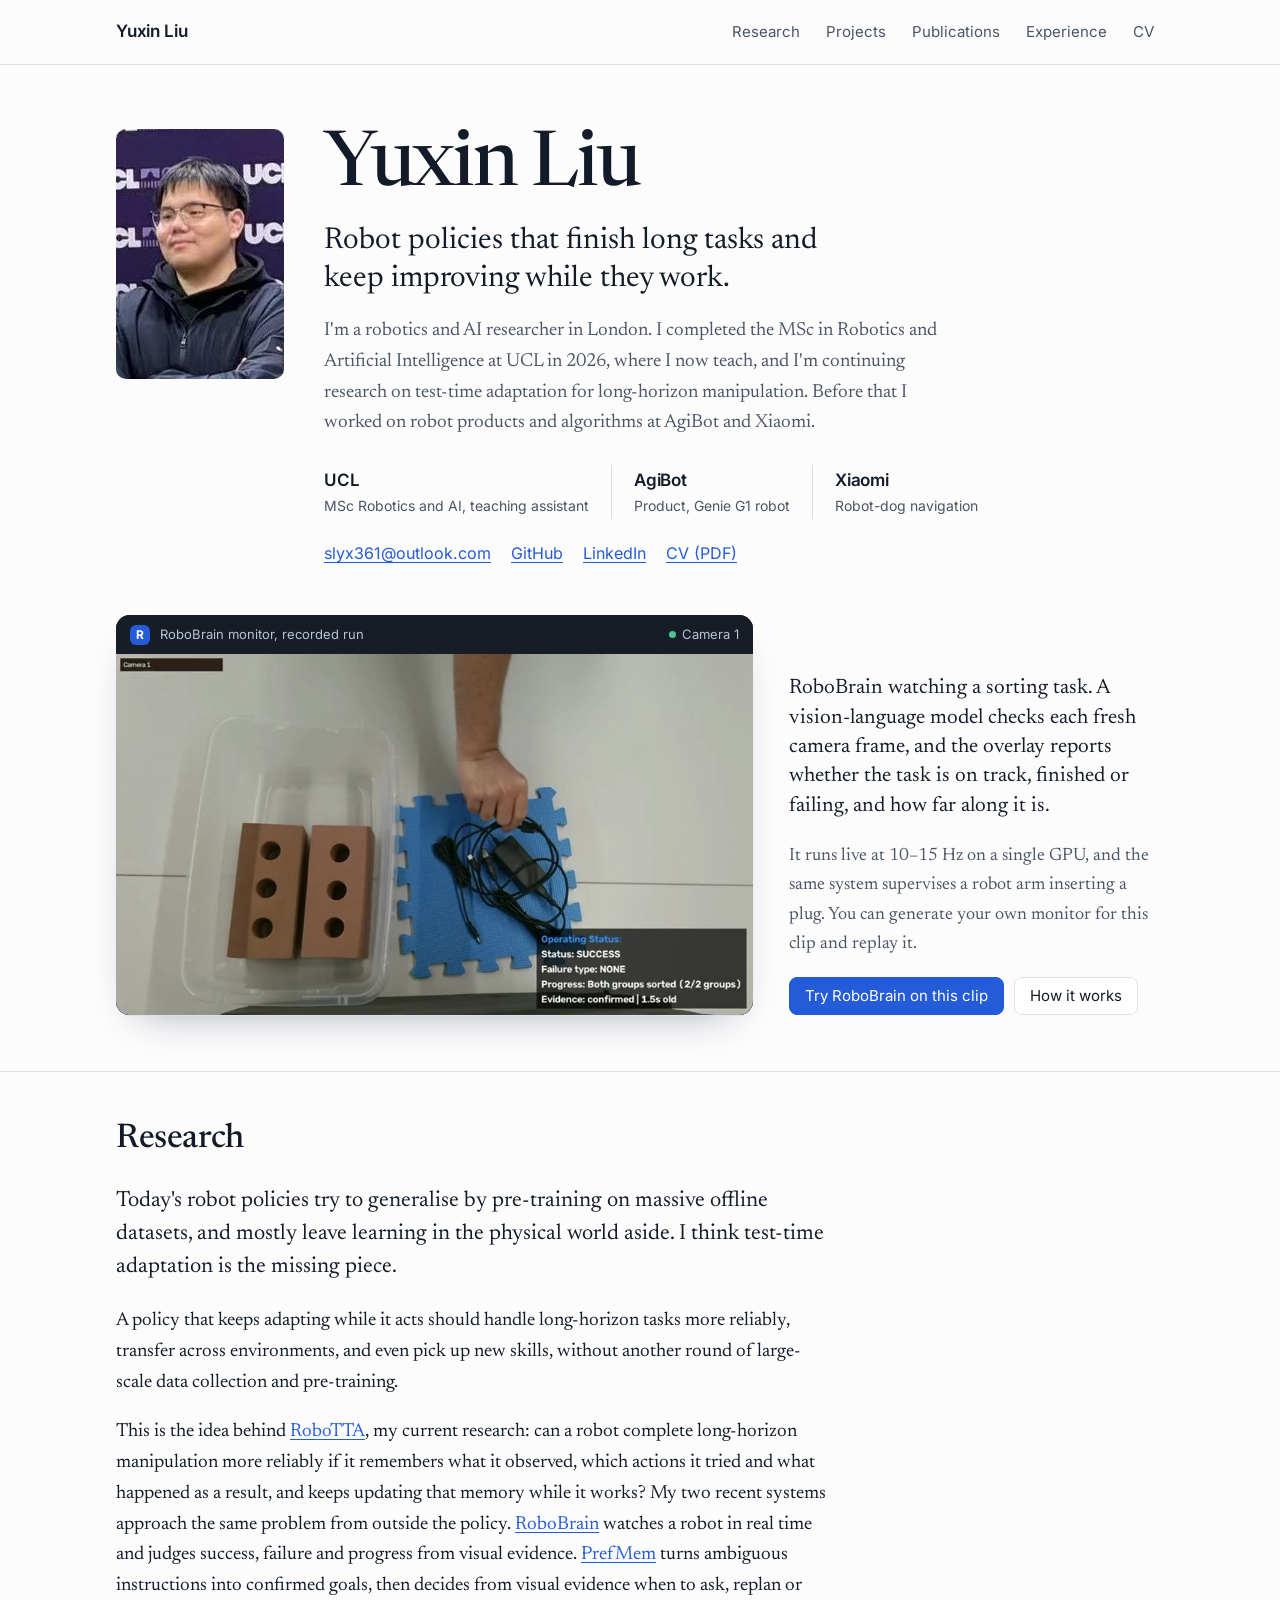
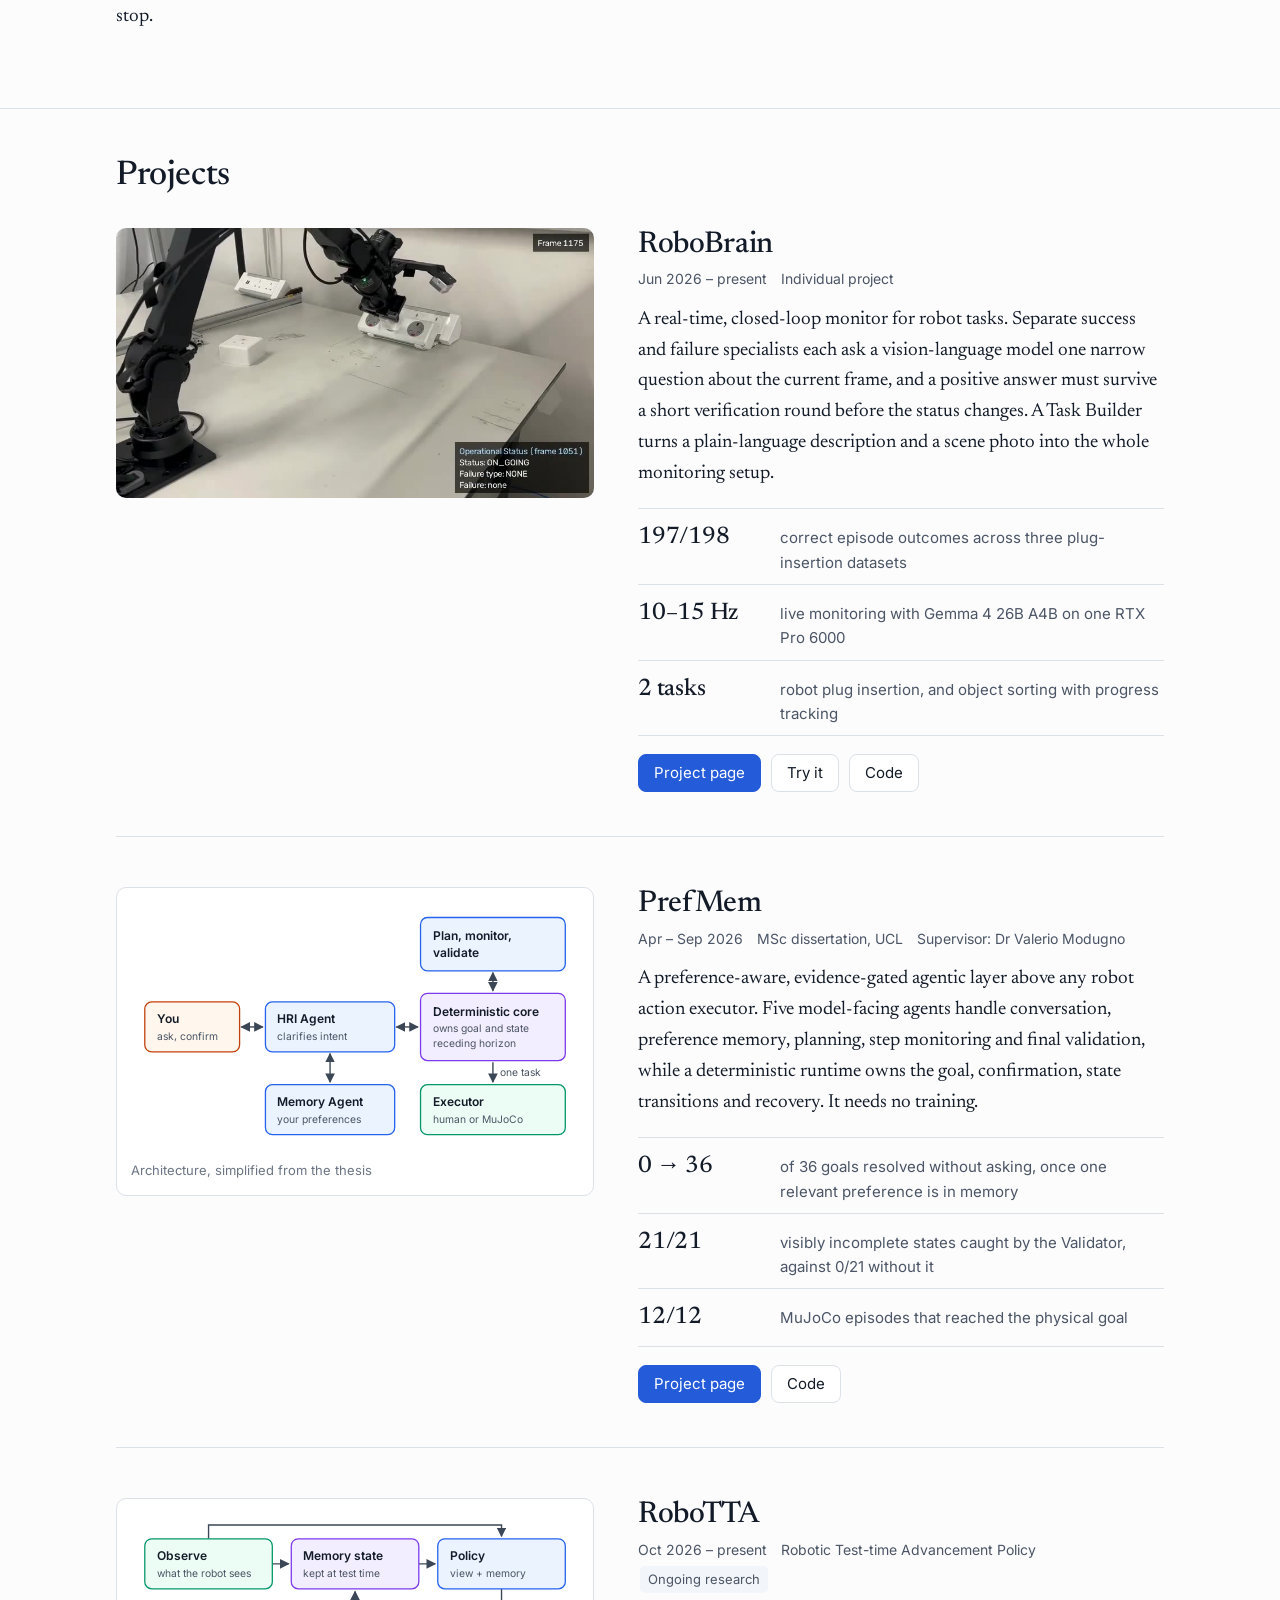
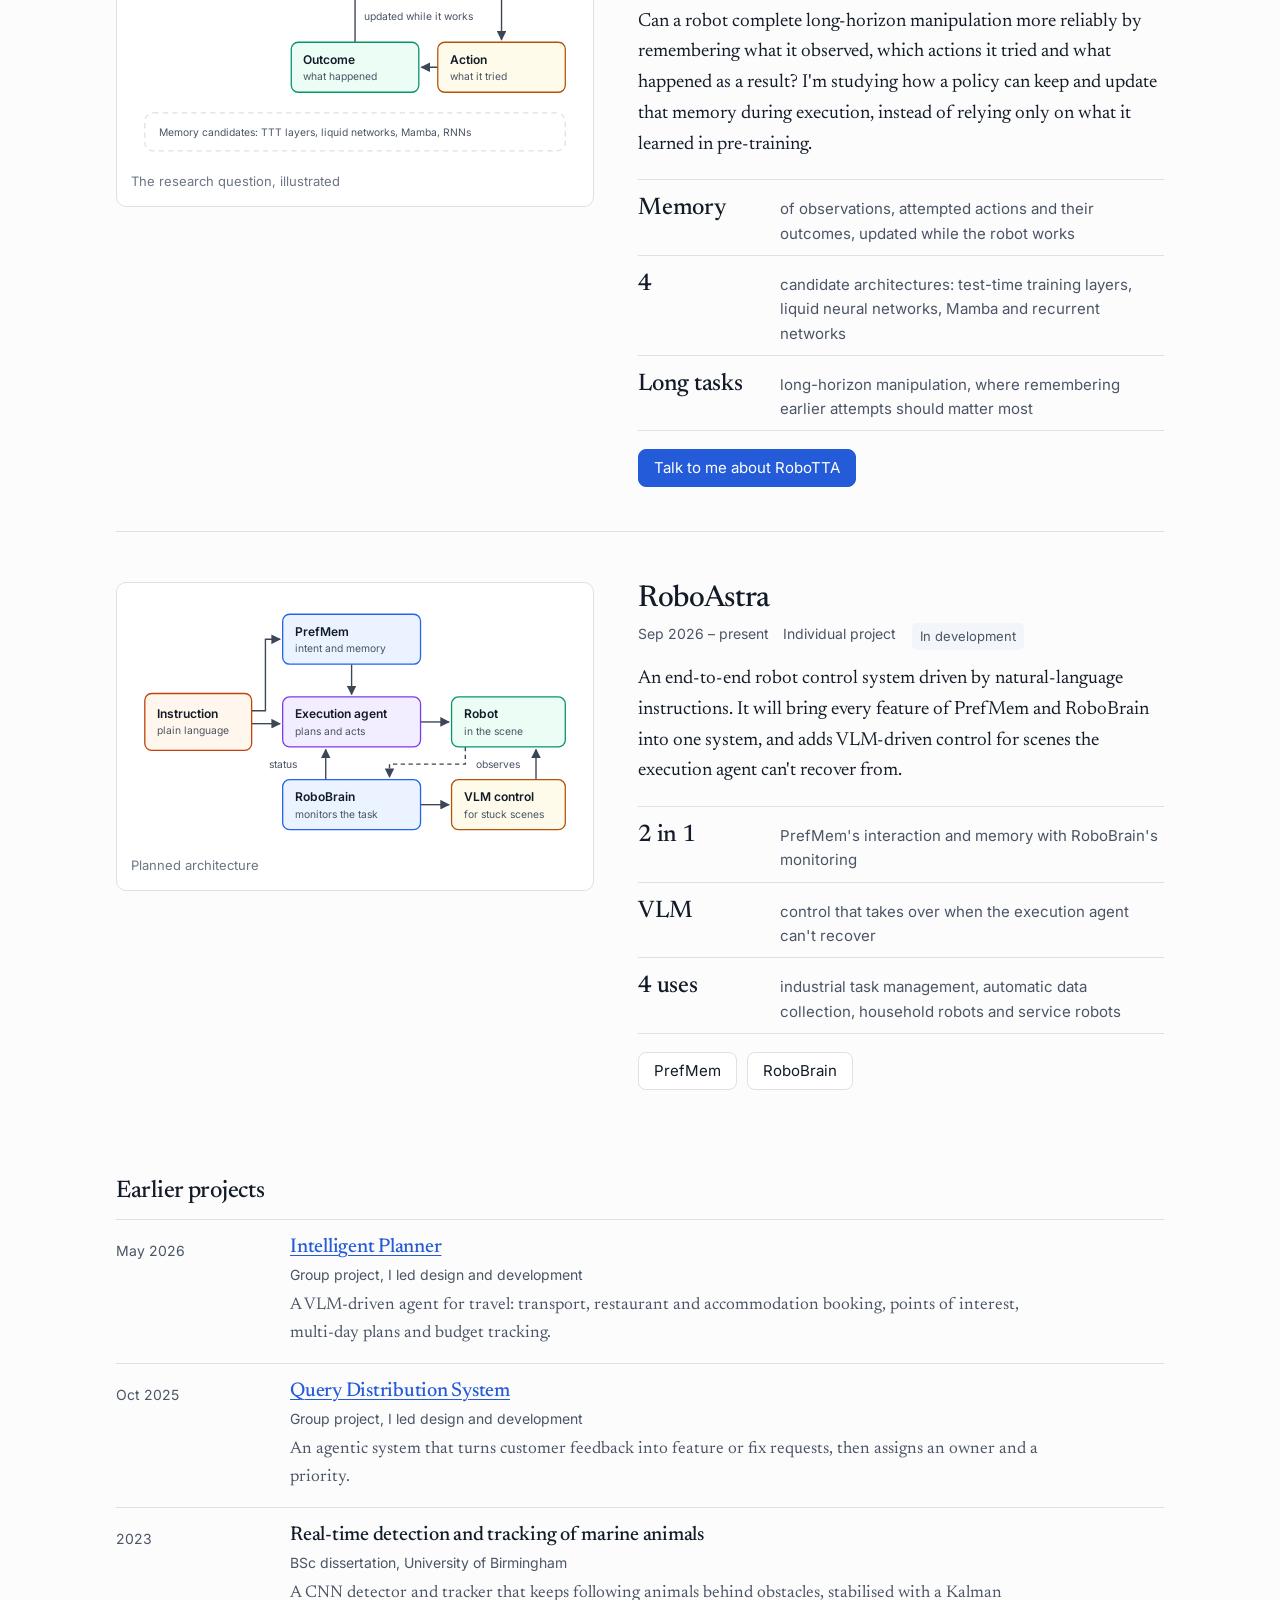
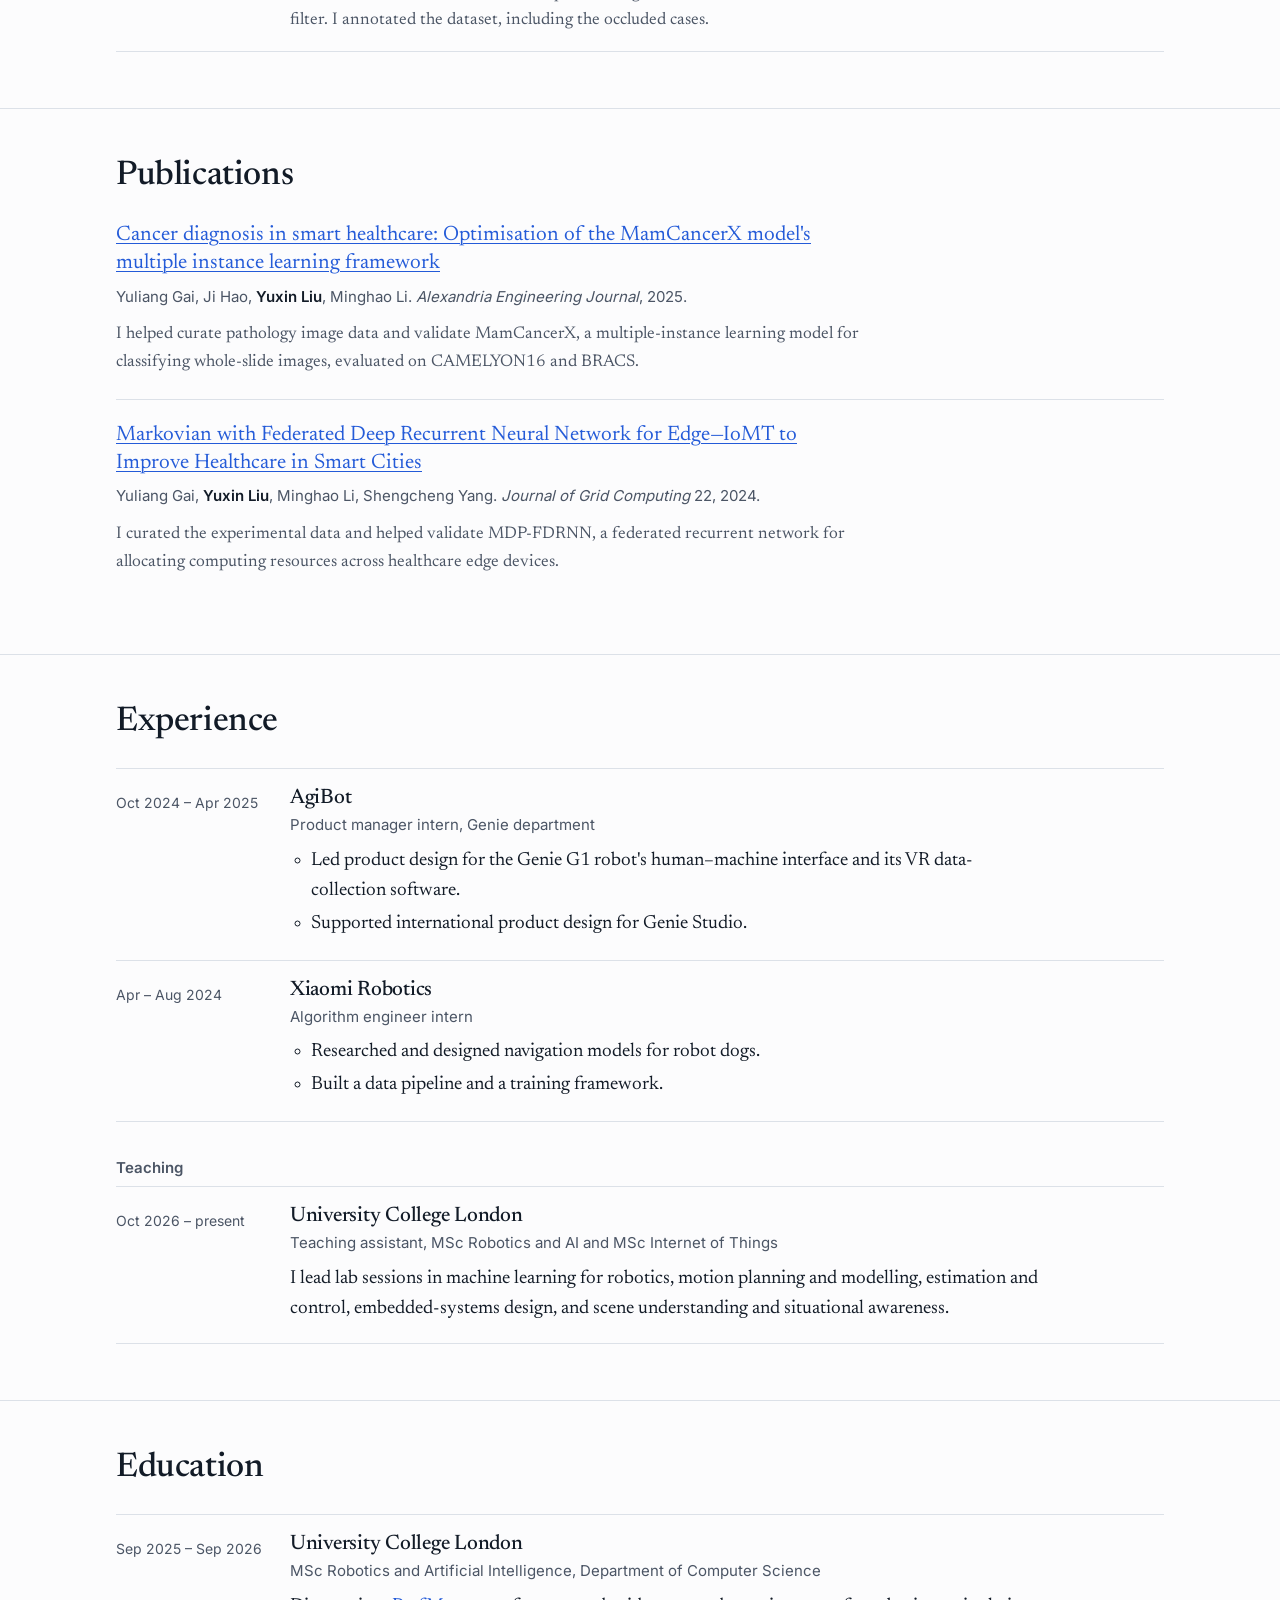
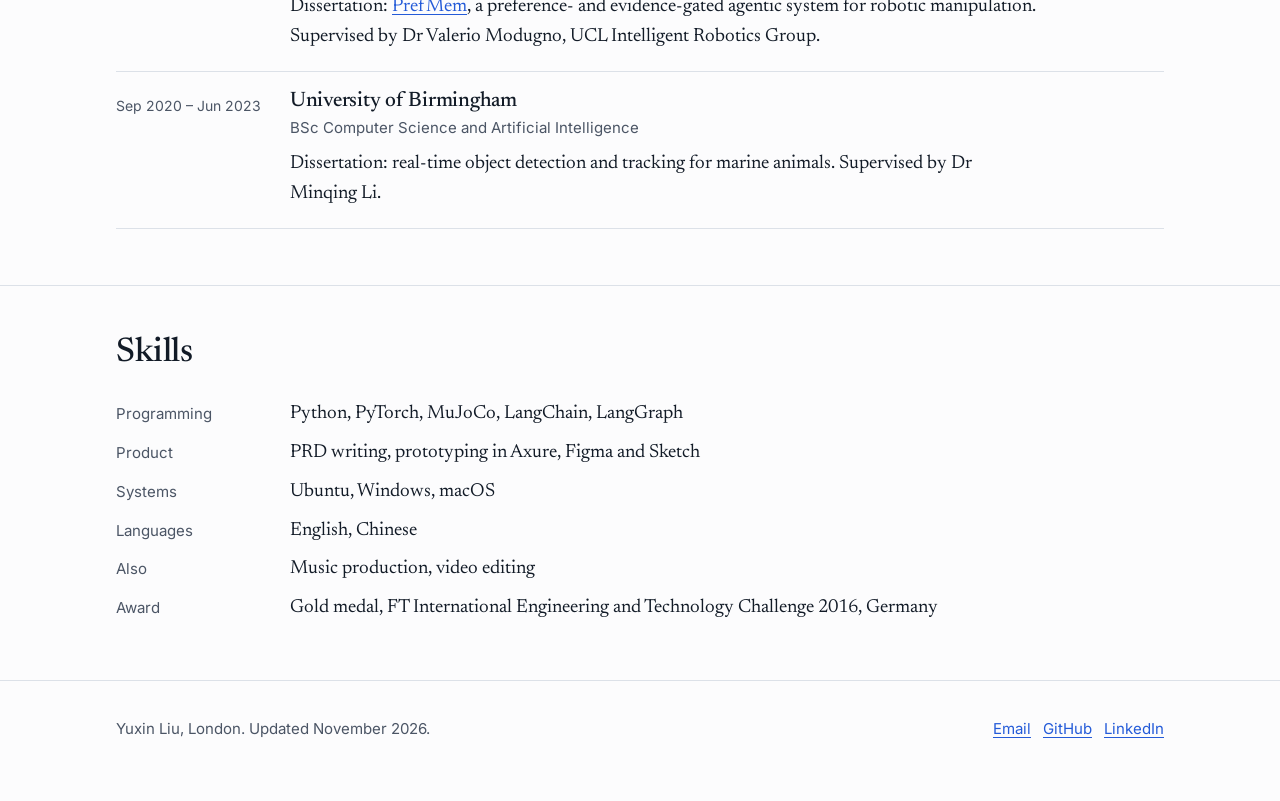
==== commit b2cb819e: "Rework home layout and research paragraph Section titles now sit above their content so every block " ====
--- a/index.html
+++ b/index.html
@@ -74,7 +74,7 @@
       <div class="prose">
         <p class="lede">Today's robot policies try to generalise by pre-training on massive offline datasets, and mostly leave learning in the physical world aside. I think test-time adaptation is the missing piece.</p>
         <p>A policy that keeps adapting while it acts should handle long-horizon tasks more reliably, transfer across environments, and even pick up new skills, without another round of large-scale data collection and pre-training.</p>
-        <p>My current question is whether a robot completes long-horizon manipulation more reliably when it remembers what it observed, which actions it tried, and what happened as a result. My recent systems work approaches the same problem from outside the policy: agentic layers that watch a robot, judge progress from visual evidence, and decide when to ask, replan or stop.</p>
+        <p>This is the idea behind <a href="#robotta">RoboTTA</a>, my current research: can a robot complete long-horizon manipulation more reliably if it remembers what it observed, which actions it tried and what happened as a result, and keeps updating that memory while it works? My two recent systems approach the same problem from outside the policy. <a href="robobrain/">RoboBrain</a> watches a robot in real time and judges success, failure and progress from visual evidence. <a href="prefmem/">PrefMem</a> turns ambiguous instructions into confirmed goals, then decides from visual evidence when to ask, replan or stop.</p>
       </div>
     </div>
   </section>
@@ -103,7 +103,25 @@
         </article>
 
         <article class="plate" aria-labelledby="pm-h">
-          <a class="media figure-box" href="prefmem/"><img src="assets/img/prefmem-architecture.svg" width="760" height="500" alt="PrefMem architecture: user, HRI agent, memory agent and preference store, deterministic runtime and controller, planner, monitor and validator services, execution adapter, and the physical or MuJoCo scene"></a>
+          <figure class="media figure-box" style="margin:0">
+            <svg class="mini" viewBox="0 0 520 290" role="img" aria-labelledby="pm-fig">
+              <title id="pm-fig">PrefMem architecture, simplified: you talk only to the HRI Agent, which uses the Memory Agent for your preferences; a deterministic core owns the goal and state, calls the planner, monitor and validator, and sends one task at a time to a human or MuJoCo executor.</title>
+              <defs><marker id="mp" viewBox="0 0 10 10" refX="9" refY="5" markerWidth="7" markerHeight="7" orient="auto-start-reverse"><path class="arrowhead" d="M0,0 L10,5 L0,10 z"/></marker></defs>
+              <path class="edge" d="M128,145 H153" marker-start="url(#mp)" marker-end="url(#mp)"/>
+              <path class="edge" d="M231,176 V209" marker-start="url(#mp)" marker-end="url(#mp)"/>
+              <path class="edge" d="M308,145 H333" marker-start="url(#mp)" marker-end="url(#mp)"/>
+              <path class="edge" d="M420,82 V103" marker-start="url(#mp)" marker-end="url(#mp)"/>
+              <path class="edge" d="M420,186 V209" marker-end="url(#mp)"/>
+              <text class="note" x="428" y="202">one task</text>
+              <g class="node human"><rect x="16" y="116" width="110" height="58"/><text class="t" x="30" y="141">You</text><text class="s" x="30" y="160">ask, confirm</text></g>
+              <g class="node agent"><rect x="156" y="116" width="150" height="58"/><text class="t" x="170" y="141">HRI Agent</text><text class="s" x="170" y="160">clarifies intent</text></g>
+              <g class="node agent"><rect x="156" y="212" width="150" height="58"/><text class="t" x="170" y="237">Memory Agent</text><text class="s" x="170" y="256">your preferences</text></g>
+              <g class="node agent"><rect x="336" y="18" width="168" height="62"/><text class="t" x="350" y="44">Plan, monitor,</text><text class="t" x="350" y="64">validate</text></g>
+              <g class="node host"><rect x="336" y="106" width="168" height="78"/><text class="t" x="350" y="132">Deterministic core</text><text class="s" x="350" y="151">owns goal and state</text><text class="s" x="350" y="168">receding horizon</text></g>
+              <g class="node data"><rect x="336" y="212" width="168" height="58"/><text class="t" x="350" y="237">Executor</text><text class="s" x="350" y="256">human or MuJoCo</text></g>
+            </svg>
+            <figcaption>Architecture, simplified from the thesis</figcaption>
+          </figure>
           <div>
             <h3 id="pm-h"><a href="prefmem/" style="color:inherit;text-decoration:none">PrefMem</a></h3>
             <p class="meta"><span>Apr – Sep 2026</span><span>MSc dissertation, UCL</span><span>Supervisor: Dr Valerio Modugno</span></p>
@@ -120,20 +138,84 @@
           </div>
         </article>
 
-        <div class="pair" style="margin-bottom:44px">
-          <div>
-            <h3>RoboTTA</h3>
-            <p class="meta"><span>Oct 2026 – present</span><span class="status-note">Ongoing research</span></p>
-            <p>Can a robot complete long-horizon manipulation more reliably by remembering what it observed, which actions it tried and what happened? I'm studying how a policy can keep and update that memory during execution, comparing test-time training layers, liquid neural networks, Mamba and recurrent networks.</p>
-          </div>
-          <div>
-            <h3>RoboAstra</h3>
-            <p class="meta"><span>Sep 2026 – present</span><span class="status-note">In development</span></p>
-            <p>An end-to-end robot control system driven by natural-language instructions. It brings PrefMem's interaction and memory together with RoboBrain's monitoring, and adds VLM-driven control for scenes the execution agent can't recover from.</p>
-          </div>
-        </div>
-
-        <h3 style="font-size:22px;margin-bottom:12px">Earlier projects</h3>
+        <article class="plate" id="robotta" aria-labelledby="tta-h">
+          <figure class="media figure-box" style="margin:0">
+            <svg class="mini" viewBox="0 0 520 290" role="img" aria-labelledby="tta-fig">
+              <title id="tta-fig">RoboTTA research question: a policy acts on the current view and a memory state, and the memory is updated during execution with what the robot observed, which action it tried and what happened.</title>
+              <defs><marker id="mt" viewBox="0 0 10 10" refX="9" refY="5" markerWidth="7" markerHeight="7" orient="auto-start-reverse"><path class="arrowhead" d="M0,0 L10,5 L0,10 z"/></marker></defs>
+              <path class="edge" d="M164,59 H183" marker-end="url(#mt)"/>
+              <path class="edge" d="M334,59 H353" marker-end="url(#mt)"/>
+              <path class="edge" d="M90,30 V14 H430 V27" marker-end="url(#mt)"/>
+              <path class="edge" d="M430,88 V147" marker-end="url(#mt)"/>
+              <path class="edge" d="M356,179 H337" marker-end="url(#mt)"/>
+              <path class="edge" d="M260,150 V91" marker-end="url(#mt)"/>
+              <text class="note" x="270" y="124">updated while it works</text>
+              <g class="node data"><rect x="16" y="30" width="148" height="58"/><text class="t" x="30" y="55">Observe</text><text class="s" x="30" y="74">what the robot sees</text></g>
+              <g class="node host"><rect x="186" y="30" width="148" height="58"/><text class="t" x="200" y="55">Memory state</text><text class="s" x="200" y="74">kept at test time</text></g>
+              <g class="node agent"><rect x="356" y="30" width="148" height="58"/><text class="t" x="370" y="55">Policy</text><text class="s" x="370" y="74">view + memory</text></g>
+              <g class="node decide"><rect x="356" y="150" width="148" height="58"/><text class="t" x="370" y="175">Action</text><text class="s" x="370" y="194">what it tried</text></g>
+              <g class="node data"><rect x="186" y="150" width="148" height="58"/><text class="t" x="200" y="175">Outcome</text><text class="s" x="200" y="194">what happened</text></g>
+              <rect class="group" x="16" y="232" width="488" height="44" rx="10"/>
+              <text class="note" x="32" y="259">Memory candidates: TTT layers, liquid networks, Mamba, RNNs</text>
+            </svg>
+            <figcaption>The research question, illustrated</figcaption>
+          </figure>
+          <div>
+            <h3 id="tta-h">RoboTTA</h3>
+            <p class="meta"><span>Oct 2026 – present</span><span>Robotic Test-time Advancement Policy</span><span class="status-note">Ongoing research</span></p>
+            <p>Can a robot complete long-horizon manipulation more reliably by remembering what it observed, which actions it tried and what happened as a result? I'm studying how a policy can keep and update that memory during execution, instead of relying only on what it learned in pre-training.</p>
+            <ul class="facts">
+              <li><b>Memory</b><span>of observations, attempted actions and their outcomes, updated while the robot works</span></li>
+              <li><b>4</b><span>candidate architectures: test-time training layers, liquid neural networks, Mamba and recurrent networks</span></li>
+              <li><b>Long tasks</b><span>long-horizon manipulation, where remembering earlier attempts should matter most</span></li>
+            </ul>
+            <ul class="links">
+              <li><a class="btn primary" href="mailto:slyx361@outlook.com?subject=RoboTTA">Talk to me about RoboTTA</a></li>
+            </ul>
+          </div>
+        </article>
+
+        <article class="plate" id="roboastra" aria-labelledby="astra-h">
+          <figure class="media figure-box" style="margin:0">
+            <svg class="mini" viewBox="0 0 520 290" role="img" aria-labelledby="astra-fig">
+              <title id="astra-fig">RoboAstra plan: a plain-language instruction goes to PrefMem and an execution agent that acts on the robot; RoboBrain monitors the task, and VLM-driven control takes over in scenes the execution agent cannot recover from.</title>
+              <defs><marker id="ma" viewBox="0 0 10 10" refX="9" refY="5" markerWidth="7" markerHeight="7" orient="auto-start-reverse"><path class="arrowhead" d="M0,0 L10,5 L0,10 z"/></marker></defs>
+              <path class="edge" d="M140,132 H156 V49 H173" marker-end="url(#ma)"/>
+              <path class="edge" d="M140,147 H173" marker-end="url(#ma)"/>
+              <path class="edge" d="M256,78 V113" marker-end="url(#ma)"/>
+              <path class="edge" d="M336,145 H369" marker-end="url(#ma)"/>
+              <path class="edge dash" d="M388,174 V194 H300 V209" marker-end="url(#ma)"/>
+              <text class="note" x="400" y="198">observes</text>
+              <path class="edge" d="M226,212 V177" marker-end="url(#ma)"/>
+              <text class="note" x="160" y="198">status</text>
+              <path class="edge" d="M336,241 H369" marker-end="url(#ma)"/>
+              <path class="edge" d="M470,212 V177" marker-end="url(#ma)"/>
+              <g class="node human"><rect x="16" y="112" width="124" height="66"/><text class="t" x="30" y="140">Instruction</text><text class="s" x="30" y="159">plain language</text></g>
+              <g class="node agent"><rect x="176" y="20" width="160" height="58"/><text class="t" x="190" y="45">PrefMem</text><text class="s" x="190" y="64">intent and memory</text></g>
+              <g class="node host"><rect x="176" y="116" width="160" height="58"/><text class="t" x="190" y="141">Execution agent</text><text class="s" x="190" y="160">plans and acts</text></g>
+              <g class="node agent"><rect x="176" y="212" width="160" height="58"/><text class="t" x="190" y="237">RoboBrain</text><text class="s" x="190" y="256">monitors the task</text></g>
+              <g class="node data"><rect x="372" y="116" width="132" height="58"/><text class="t" x="386" y="141">Robot</text><text class="s" x="386" y="160">in the scene</text></g>
+              <g class="node decide"><rect x="372" y="212" width="132" height="58"/><text class="t" x="386" y="237">VLM control</text><text class="s" x="386" y="256">for stuck scenes</text></g>
+            </svg>
+            <figcaption>Planned architecture</figcaption>
+          </figure>
+          <div>
+            <h3 id="astra-h">RoboAstra</h3>
+            <p class="meta"><span>Sep 2026 – present</span><span>Individual project</span><span class="status-note">In development</span></p>
+            <p>An end-to-end robot control system driven by natural-language instructions. It will bring every feature of PrefMem and RoboBrain into one system, and adds VLM-driven control for scenes the execution agent can't recover from.</p>
+            <ul class="facts">
+              <li><b>2 in 1</b><span>PrefMem's interaction and memory with RoboBrain's monitoring</span></li>
+              <li><b>VLM</b><span>control that takes over when the execution agent can't recover</span></li>
+              <li><b>4 uses</b><span>industrial task management, automatic data collection, household robots and service robots</span></li>
+            </ul>
+            <ul class="links">
+              <li><a class="btn" href="prefmem/">PrefMem</a></li>
+              <li><a class="btn" href="robobrain/">RoboBrain</a></li>
+            </ul>
+          </div>
+        </article>
+
+        <h3 class="sub-title">Earlier projects</h3>
         <ul class="rows">
           <li><span class="when">May 2026</span><div><h4><a href="https://github.com/KasLoot/Intelligent_Planner">Intelligent Planner</a></h4><span class="role">Group project, I led design and development</span><p>A VLM-driven agent for travel: transport, restaurant and accommodation booking, points of interest, multi-day plans and budget tracking.</p></div></li>
           <li><span class="when">Oct 2025</span><div><h4><a href="https://github.com/KasLoot/Query_Distribution_System">Query Distribution System</a></h4><span class="role">Group project, I led design and development</span><p>An agentic system that turns customer feedback into feature or fix requests, then assigns an owner and a priority.</p></div></li>
--- a/assets/css/site.css
+++ b/assets/css/site.css
@@ -114,20 +114,24 @@
 
 /* ---------- sections ---------- */
 .section { border-top: 1px solid var(--rule); padding: 48px 0 56px; }
-.section-grid { display: grid; grid-template-columns: 220px minmax(0, 1fr); gap: 40px; }
-.section-grid > h2 { font-size: 28px; position: sticky; top: 92px; align-self: start; }
-.prose { max-width: 66ch; }
+/* Section titles sit above their content, so every block starts at the header's left edge. */
+.section-grid { display: block; }
+.section-grid > h2 { font-size: 34px; margin-bottom: 26px; }
+.prose { max-width: 72ch; }
+.sub-title { font-size: 24px; margin: 8px 0 14px; }
 .lede { font-size: 22px; line-height: 1.5; }
 
 /* project plates */
-.plate { display: grid; grid-template-columns: minmax(0, 1fr) minmax(0, 1.05fr); gap: 36px; padding: 6px 0 40px; margin-bottom: 40px; border-bottom: 1px solid var(--rule); }
+.plate { display: grid; grid-template-columns: minmax(0, 1fr) minmax(0, 1.1fr); gap: 44px; padding: 6px 0 44px; margin-bottom: 44px; border-bottom: 1px solid var(--rule); }
+.plate h3 { font-size: 30px; }
+.plate .status-note { margin-left: 2px; }
 .plate:last-of-type { border-bottom: 0; }
 .plate .media { border-radius: 10px; overflow: hidden; background: var(--wash); align-self: start; }
 .plate .media img { width: 100%; height: auto; }
 .plate .media.figure-box { padding: 14px; border: 1px solid var(--rule); background: var(--card); }
 .meta { font-family: var(--sans); font-size: 14px; color: var(--graphite); margin: 6px 0 14px; display: flex; flex-wrap: wrap; gap: 4px 14px; }
 .facts { list-style: none; padding: 0; margin: 18px 0; font-family: var(--sans); font-size: 15px; }
-.facts li { display: grid; grid-template-columns: 112px minmax(0, 1fr); gap: 14px; padding: 9px 0; border-top: 1px solid var(--rule); align-items: baseline; }
+.facts li { display: grid; grid-template-columns: 128px minmax(0, 1fr); gap: 14px; padding: 9px 0; border-top: 1px solid var(--rule); align-items: baseline; }
 .facts li:last-child { border-bottom: 1px solid var(--rule); }
 .facts b { font-family: var(--serif); font-weight: 500; font-size: 24px; letter-spacing: -0.01em; color: var(--ink); }
 .facts span { color: var(--graphite); }
@@ -139,17 +143,32 @@
 @media (prefers-color-scheme: dark) { .btn.primary { color: #0b1220; } .btn.primary:hover { color: #0b1220; } }
 .btn[disabled] { opacity: .5; cursor: not-allowed; }
 
-.pair { display: grid; grid-template-columns: 1fr 1fr; gap: 36px; }
-.pair h3 { font-size: 23px; margin-bottom: 4px; }
 .status-note { font-family: var(--sans); font-size: 13px; padding: 3px 8px; border-radius: 5px; background: var(--wash); color: var(--graphite); display: inline-block; }
+
+/* small concept diagrams in project plates */
+.mini { width: 100%; height: auto; }
+.mini .node rect { stroke-width: 1.5; rx: 8; }
+.mini text { font-family: var(--sans); fill: var(--ink); }
+.mini .t { font-size: 14px; font-weight: 600; }
+.mini .s, .mini .note { font-size: 12px; fill: var(--graphite); }
+.mini .agent rect { fill: var(--d-agent); stroke: var(--d-agent-s); }
+.mini .host rect { fill: var(--d-host); stroke: var(--d-host-s); }
+.mini .data rect { fill: var(--d-data); stroke: var(--d-data-s); }
+.mini .human rect { fill: var(--d-human); stroke: var(--d-human-s); }
+.mini .decide rect { fill: var(--d-decide); stroke: var(--d-decide-s); }
+.mini .edge { stroke: var(--d-edge); stroke-width: 1.6; fill: none; }
+.mini .edge.dash { stroke-dasharray: 5 4; }
+.mini .arrowhead { fill: var(--d-edge); }
+.mini .group { fill: none; stroke: var(--rule); stroke-width: 1.5; stroke-dasharray: 6 5; }
+.media figcaption { font-family: var(--sans); font-size: 13px; color: var(--faint); margin-top: 8px; }
 
 /* compact list of earlier projects */
 .rows { list-style: none; margin: 0; padding: 0; }
-.rows li { display: grid; grid-template-columns: 96px minmax(0, 1fr); gap: 20px; padding: 16px 0; border-top: 1px solid var(--rule); }
+.rows li { display: grid; grid-template-columns: 150px minmax(0, 1fr); gap: 24px; padding: 16px 0; border-top: 1px solid var(--rule); }
 .rows li:last-child { border-bottom: 1px solid var(--rule); }
 .rows time, .rows .when { font-family: var(--sans); font-size: 14px; color: var(--graphite); padding-top: 4px; }
 .rows h4 { font-size: 20px; font-weight: 500; margin-bottom: 2px; }
-.rows p { margin: 0; color: var(--graphite); font-size: 17px; }
+.rows p { margin: 0; color: var(--graphite); font-size: 17px; max-width: 75ch; }
 .rows .role { font-family: var(--sans); font-size: 14px; color: var(--graphite); }
 
 /* publications */
@@ -160,7 +179,8 @@
 .pubs .authors { font-family: var(--sans); font-size: 15px; color: var(--graphite); }
 .pubs .authors b { color: var(--ink); font-weight: 600; }
 .pubs .venue { font-style: italic; }
-.pubs .contrib { margin: 8px 0 0; font-size: 17px; color: var(--graphite); }
+.pubs .contrib { margin: 8px 0 0; font-size: 17px; color: var(--graphite); max-width: 75ch; }
+.pubs .title { max-width: 60ch; }
 
 /* timeline (experience, education) */
 .timeline { list-style: none; margin: 0; padding: 0; }
@@ -169,10 +189,11 @@
 .timeline .when { font-family: var(--sans); font-size: 14px; color: var(--graphite); padding-top: 5px; }
 .timeline h4 { font-weight: 500; font-size: 21px; }
 .timeline .role { font-family: var(--sans); font-size: 15px; color: var(--graphite); margin: 2px 0 8px; }
-.timeline ul { margin: 0; padding-left: 1.1em; }
+.timeline ul { margin: 0; padding-left: 1.1em; max-width: 75ch; }
+.timeline p { max-width: 75ch; }
 .timeline ul li { margin: 2px 0; }
 .sub-h { font-family: var(--sans); font-size: 15px; font-weight: 600; color: var(--graphite); margin: 34px 0 6px; }
-.skills { display: grid; grid-template-columns: 180px minmax(0, 1fr); gap: 8px 24px; margin: 0; }
+.skills { display: grid; grid-template-columns: 150px minmax(0, 1fr); gap: 8px 24px; margin: 0; }
 .skills dt { font-family: var(--sans); font-size: 15px; color: var(--graphite); padding-top: 3px; }
 .skills dd { margin: 0; }
 
@@ -392,8 +413,6 @@
 /* ---------- responsive ---------- */
 @media (max-width: 980px) {
   .monitor-feature .frame-row, .plate, .diagram, .console .c-grid, .stage-grid { grid-template-columns: minmax(0, 1fr); }
-  .section-grid { grid-template-columns: minmax(0, 1fr); gap: 18px; }
-  .section-grid > h2 { position: static; }
 }
 @media (max-width: 700px) {
   body { font-size: 18px; }
@@ -401,7 +420,8 @@
   .hero-grid { grid-template-columns: minmax(0, 1fr); gap: 22px; }
   .portrait { width: 120px; }
   .affiliations li { border-right: 0; padding-right: 0; margin: 0 22px 10px 0; }
-  .pair, .videos, .stat-row { grid-template-columns: minmax(0, 1fr); }
+  .videos, .stat-row { grid-template-columns: minmax(0, 1fr); }
+  .section-grid > h2 { font-size: 30px; }
   .stat-row > div + div { border-left: 0; padding-left: 0; border-top: 1px solid var(--rule); }
   .timeline > li, .rows li, .facts li, .skills, .overlay-key { grid-template-columns: minmax(0, 1fr); gap: 4px; }
   .chart .row { grid-template-columns: minmax(0, 1fr); gap: 8px; }
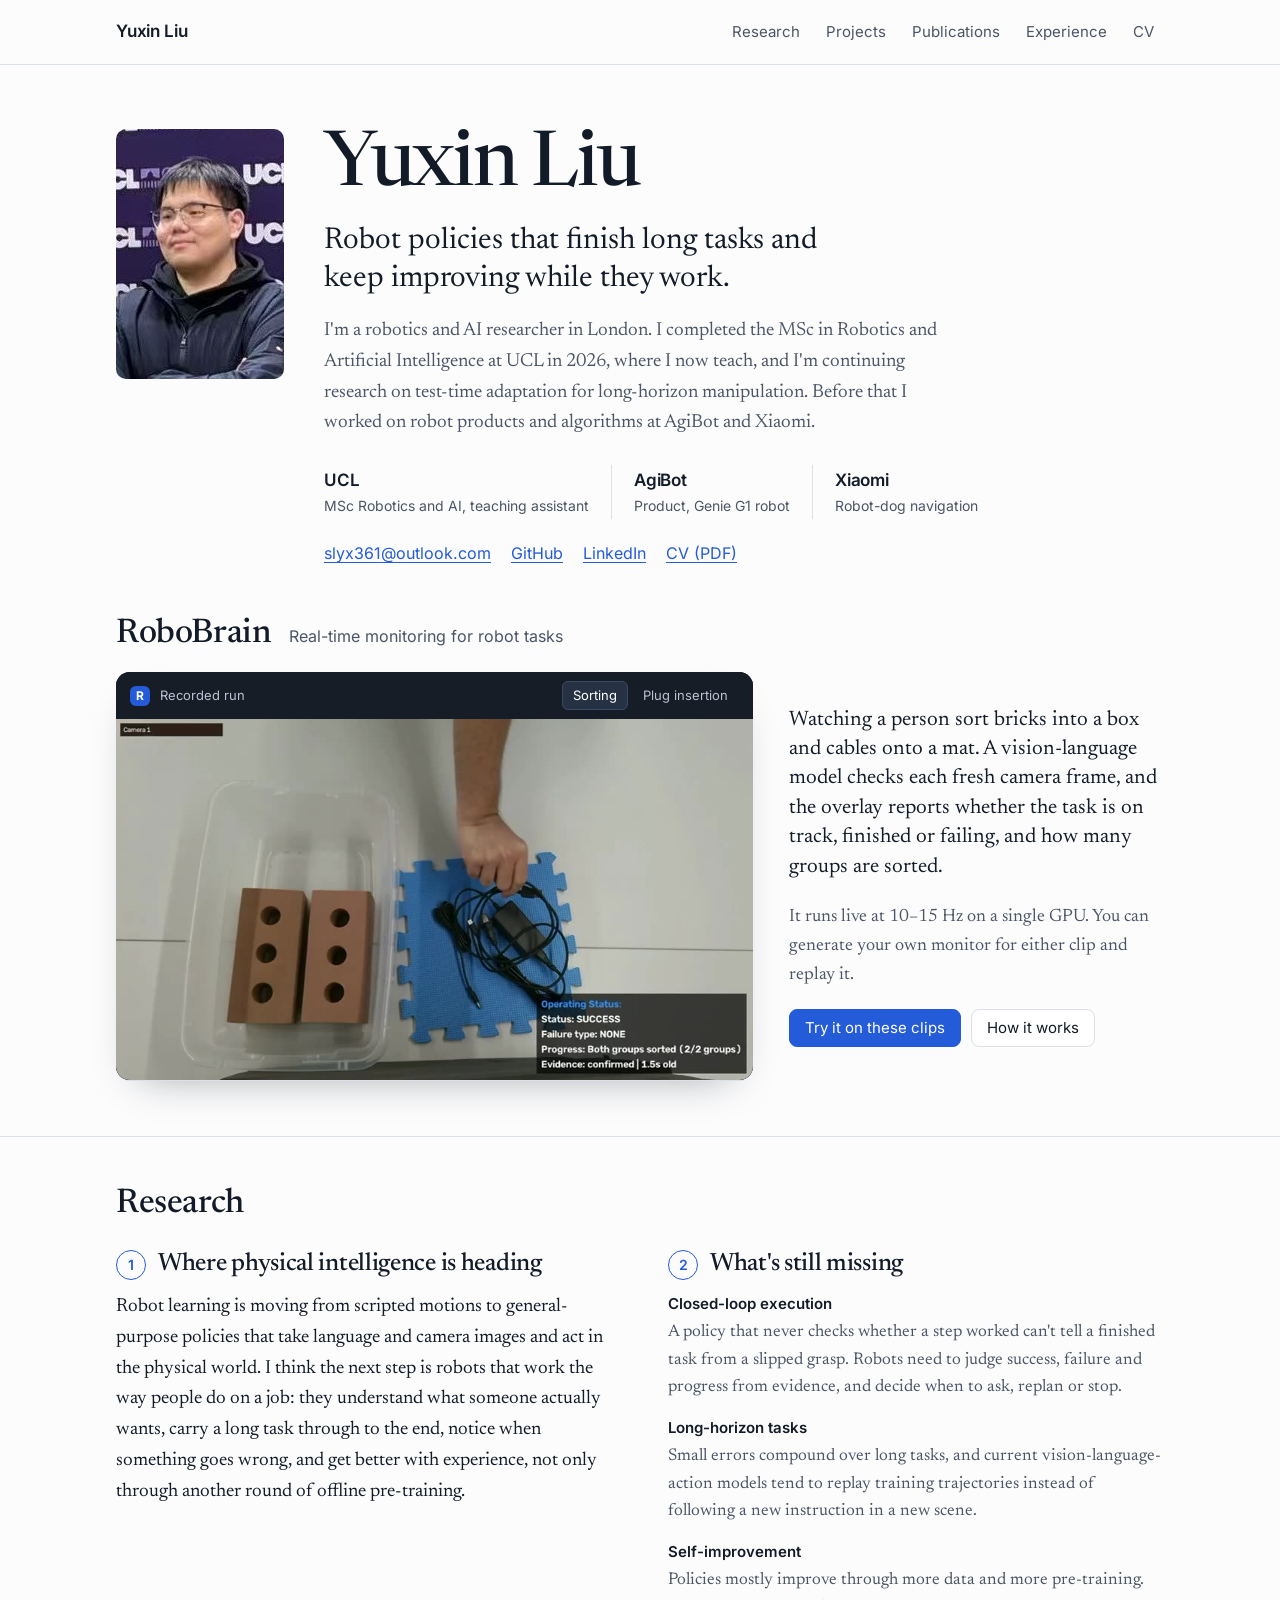
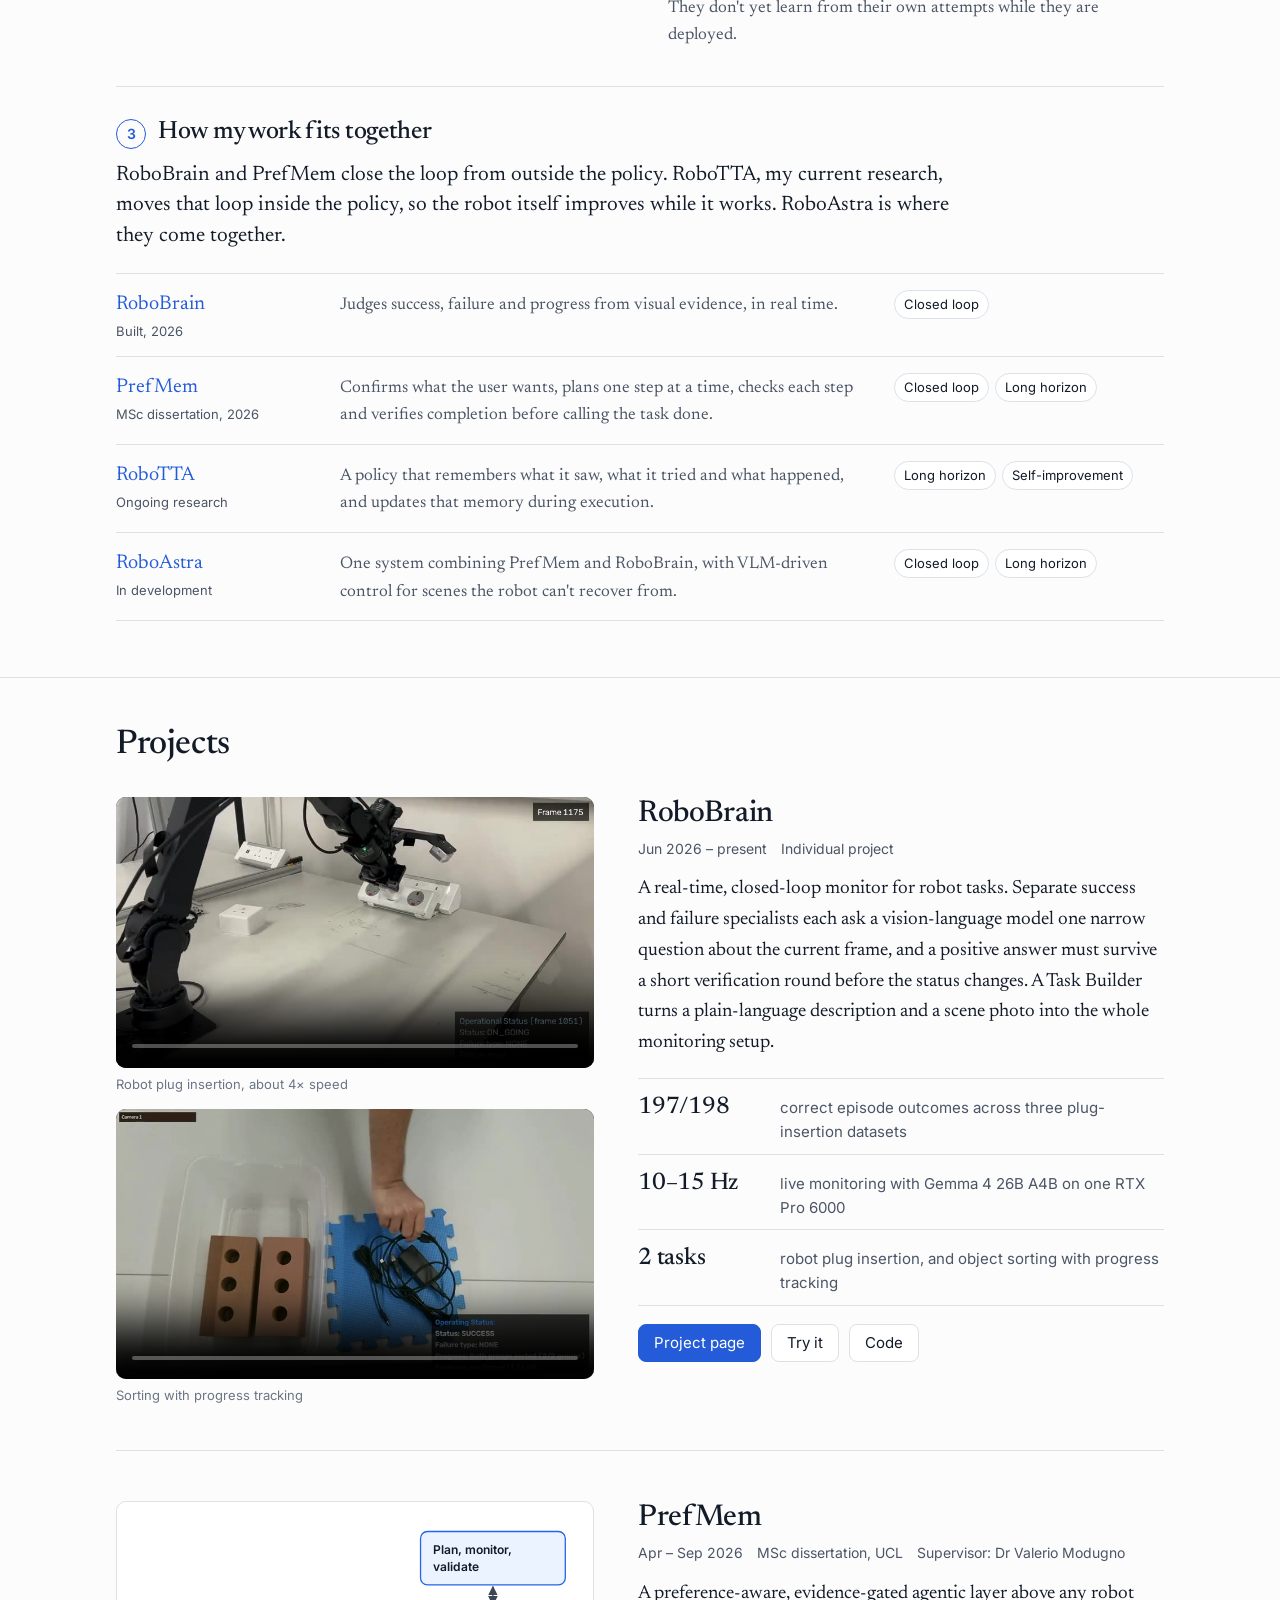
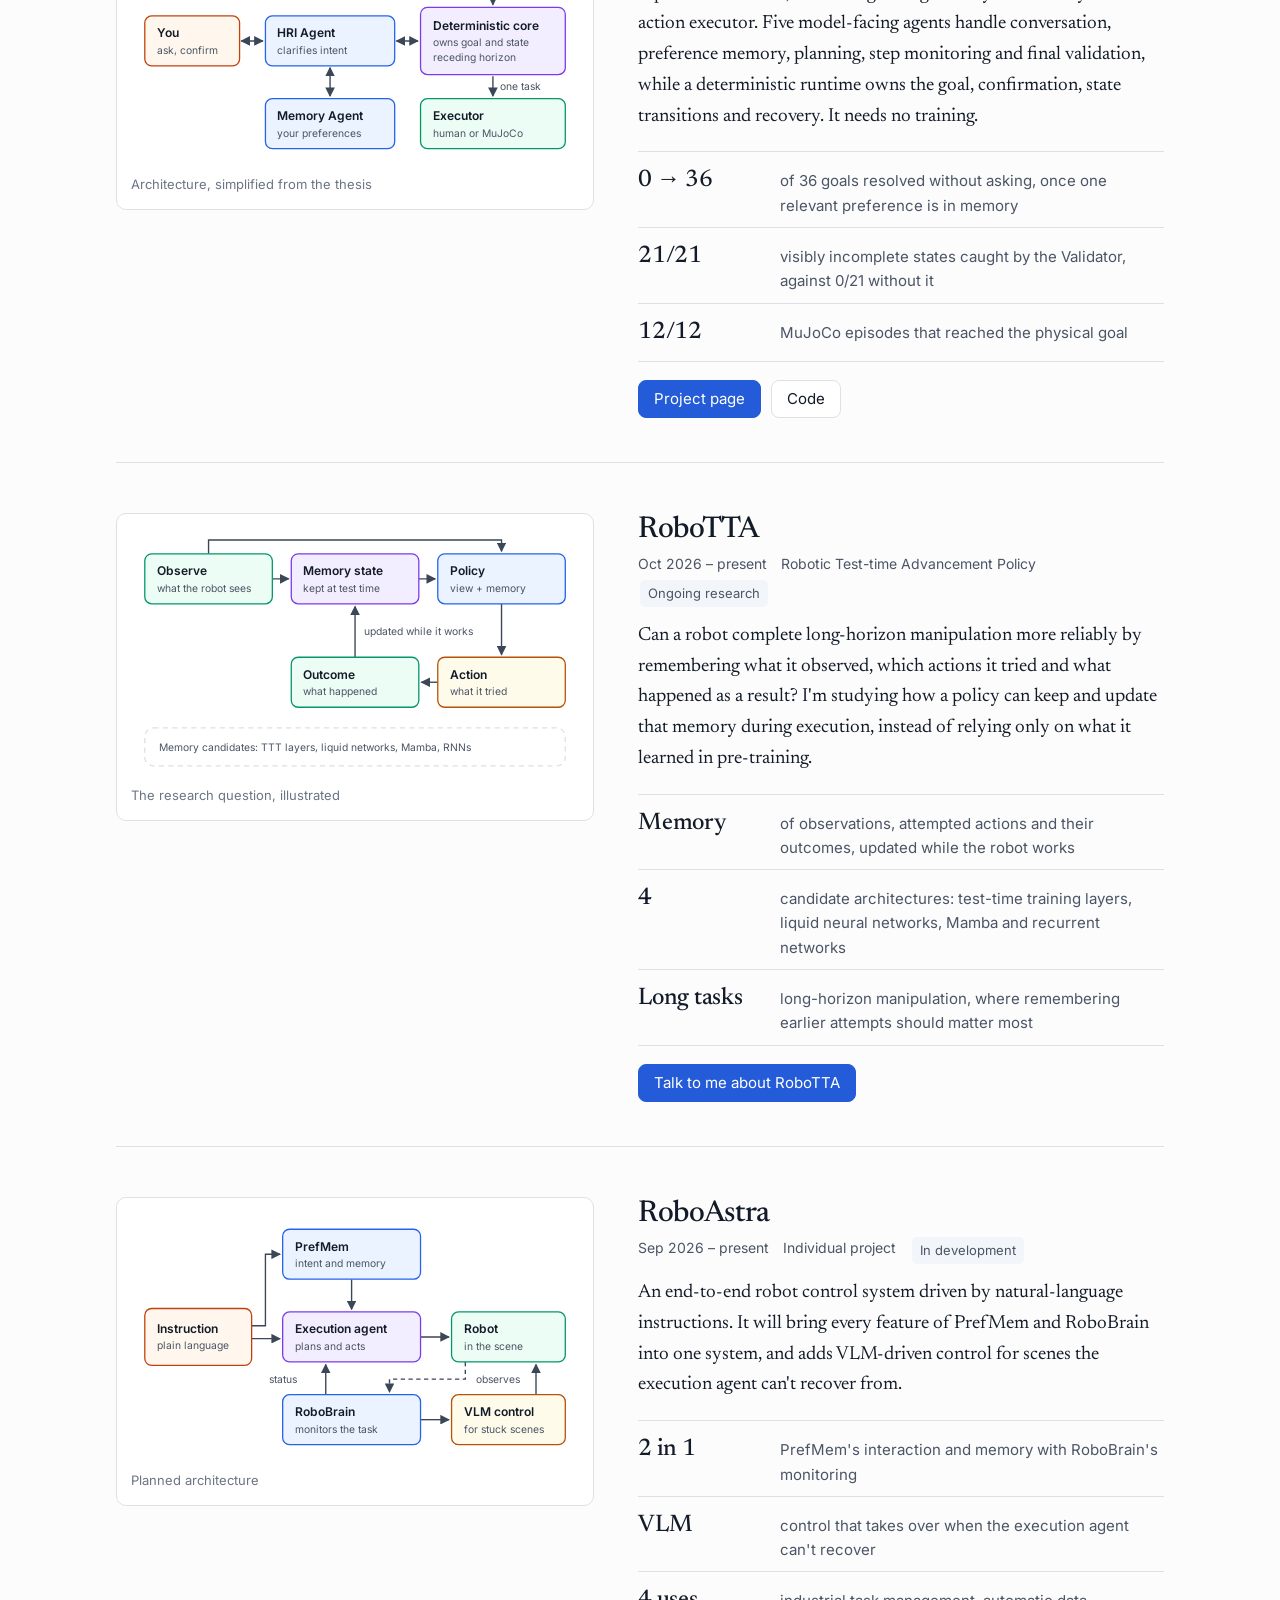
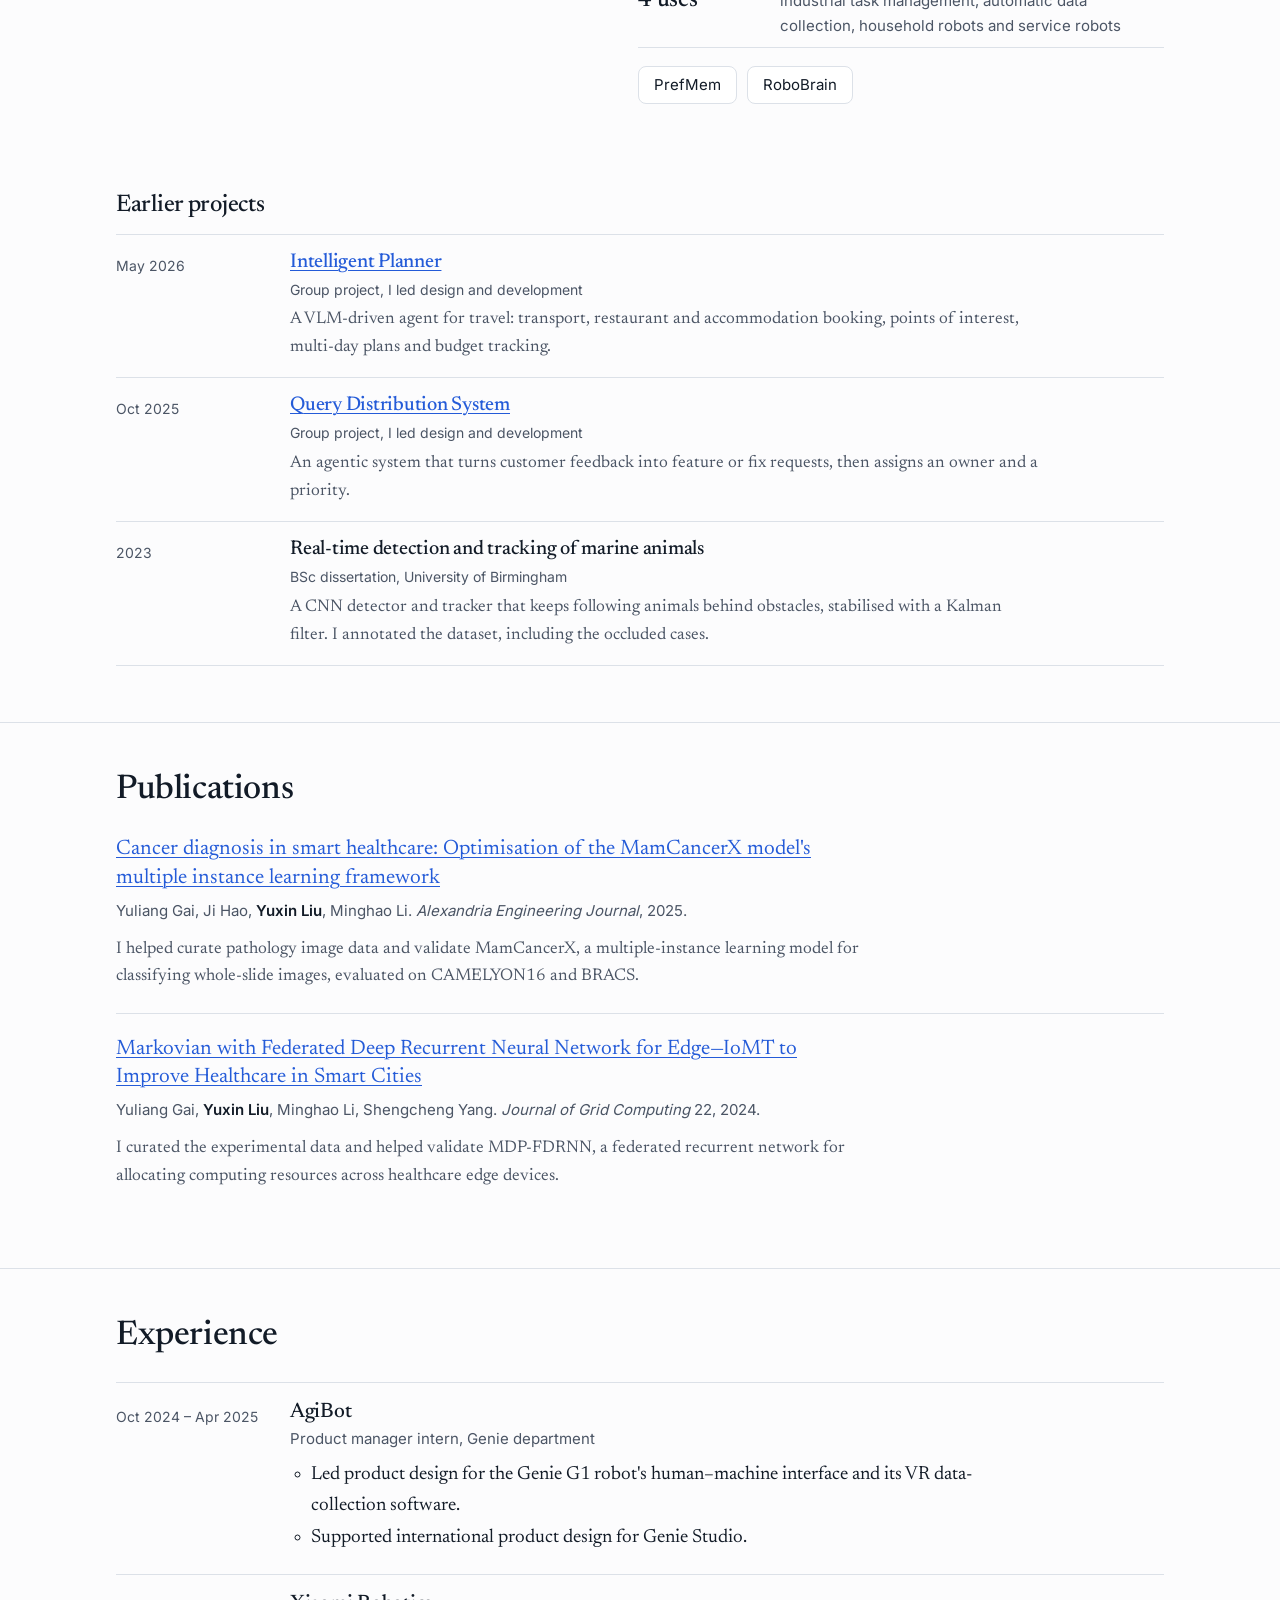
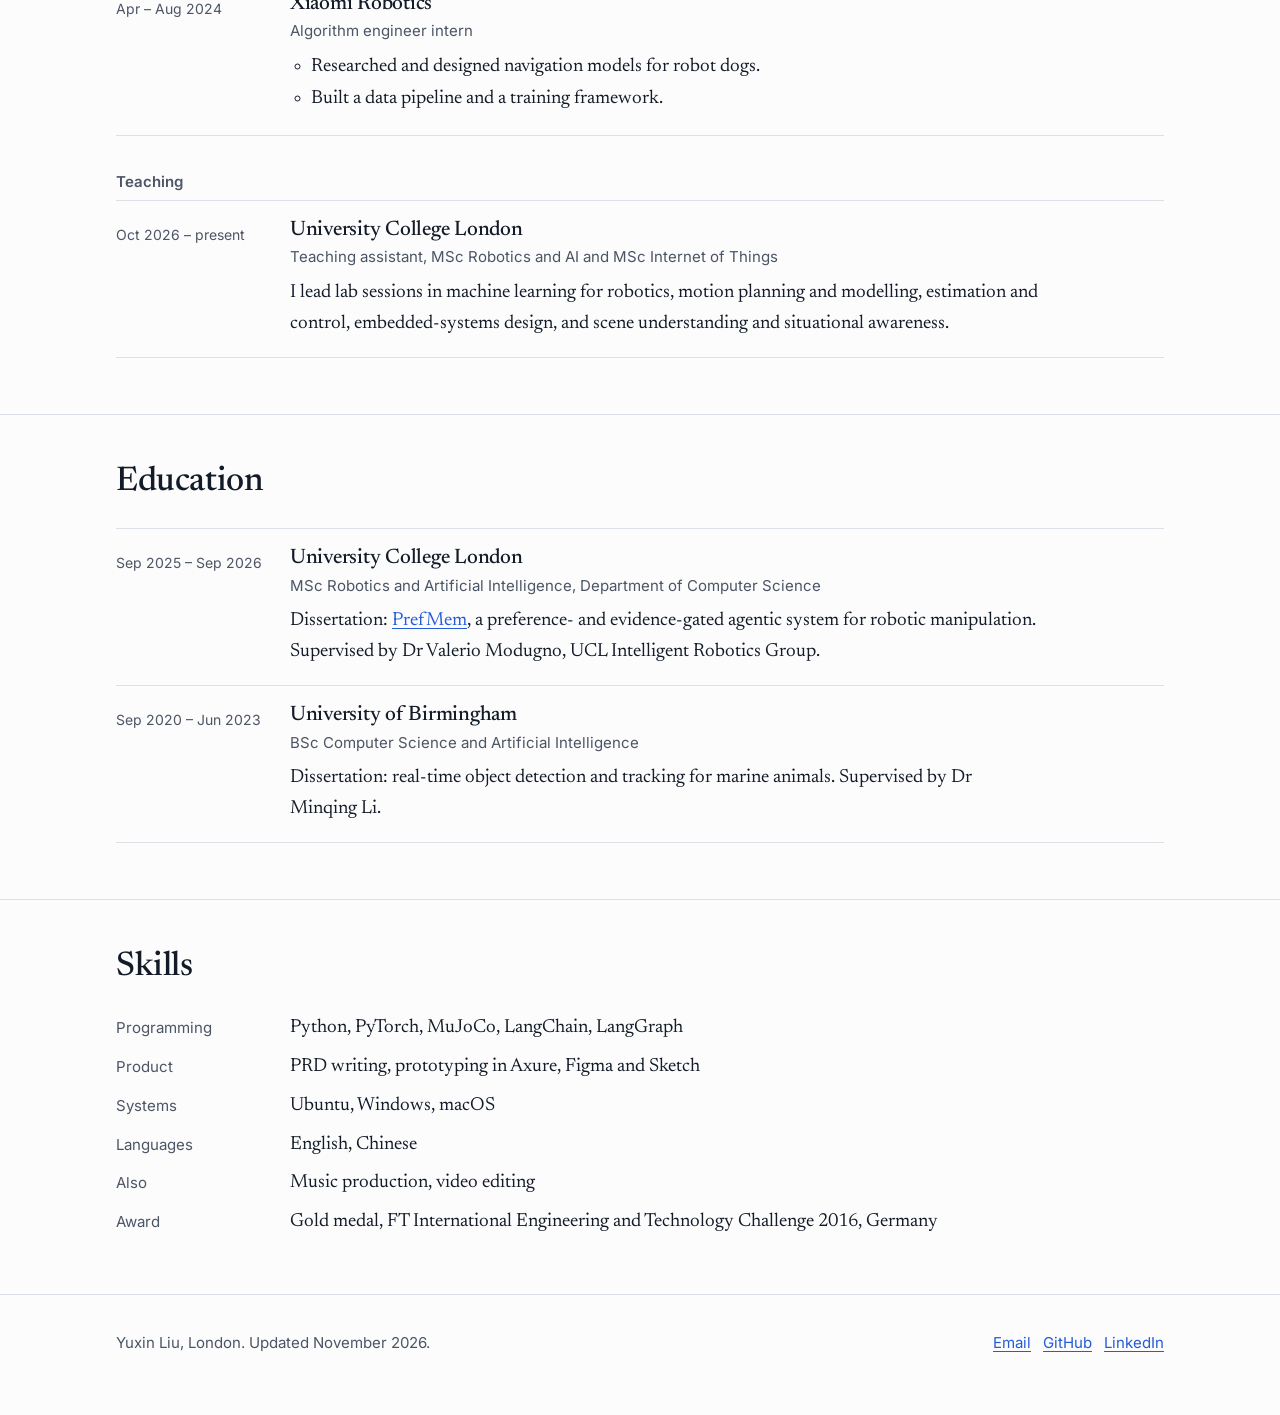
==== commit 72409b59: "Add RoboBrain showcase title, both clips, research journey The showcase is titled RoboBrain and swit" ====
--- a/index.html
+++ b/index.html
@@ -51,31 +51,64 @@
     </div>
   </section>
 
-  <section class="monitor-feature wrap" aria-label="RoboBrain monitoring a task">
-    <figure class="frame-row" style="margin:0">
+  <section class="monitor-feature wrap" aria-labelledby="rb-feature-h" data-clips>
+    <div class="feature-head">
+      <h2 id="rb-feature-h"><a href="robobrain/">RoboBrain</a></h2>
+      <p>Real-time monitoring for robot tasks</p>
+    </div>
+    <div class="frame-row">
       <div class="console-frame">
-        <div class="bar"><span class="mark" aria-hidden="true">R</span><span>RoboBrain monitor, recorded run</span><span class="live">Camera 1</span></div>
-        <video src="assets/video/sort.mp4" poster="assets/video/sort-poster.jpg" autoplay muted loop playsinline preload="metadata" aria-label="RoboBrain monitoring a person sorting bricks into a box and cables onto a mat, with a live status overlay"></video>
-      </div>
-      <figcaption>
-        <p>RoboBrain watching a sorting task. A vision-language model checks each fresh camera frame, and the overlay reports whether the task is on track, finished or failing, and how far along it is.</p>
-        <p>It runs live at 10–15 Hz on a single GPU, and the same system supervises a robot arm inserting a plug. You can generate your own monitor for this clip and replay it.</p>
+        <div class="bar">
+          <span class="mark" aria-hidden="true">R</span><span class="bar-title">Recorded run</span>
+          <span class="clip-tabs" role="group" aria-label="Choose a recorded run">
+            <button type="button" data-clip="sort" aria-pressed="true" data-src="assets/video/sort.mp4" data-poster="assets/video/sort-poster.jpg" data-label="RoboBrain monitoring a person sorting bricks into a box and cables onto a mat, with a live status overlay">Sorting</button>
+            <button type="button" data-clip="plug" aria-pressed="false" data-src="assets/video/plug.mp4" data-poster="assets/video/plug-poster.jpg" data-label="RoboBrain monitoring a robot arm inserting a USB plug, flagging a rotated-plug failure">Plug insertion</button>
+          </span>
+        </div>
+        <video src="assets/video/sort.mp4" poster="assets/video/sort-poster.jpg" autoplay muted playsinline preload="metadata" aria-label="RoboBrain monitoring a person sorting bricks into a box and cables onto a mat, with a live status overlay"></video>
+      </div>
+      <div class="feature-text">
+        <p class="feature-caption" data-caption="sort">Watching a person sort bricks into a box and cables onto a mat. A vision-language model checks each fresh camera frame, and the overlay reports whether the task is on track, finished or failing, and how many groups are sorted.</p>
+        <p class="feature-caption" data-caption="plug" hidden>Watching a robot arm insert a USB plug, at about 4× speed. On the second attempt the plug rotates in the gripper; RoboBrain flags the failure with the visible evidence, then re-arms when the task restarts.</p>
+        <p class="muted">It runs live at 10–15 Hz on a single GPU. You can generate your own monitor for either clip and replay it.</p>
         <ul class="links">
-          <li><a class="btn primary" href="robobrain/#try">Try RoboBrain on this clip</a></li>
+          <li><a class="btn primary" href="robobrain/#try">Try it on these clips</a></li>
           <li><a class="btn" href="robobrain/">How it works</a></li>
         </ul>
-      </figcaption>
-    </figure>
+      </div>
+    </div>
   </section>
 
   <section class="section" id="research" aria-labelledby="research-h">
     <div class="wrap section-grid">
       <h2 id="research-h">Research</h2>
-      <div class="prose">
-        <p class="lede">Today's robot policies try to generalise by pre-training on massive offline datasets, and mostly leave learning in the physical world aside. I think test-time adaptation is the missing piece.</p>
-        <p>A policy that keeps adapting while it acts should handle long-horizon tasks more reliably, transfer across environments, and even pick up new skills, without another round of large-scale data collection and pre-training.</p>
-        <p>This is the idea behind <a href="#robotta">RoboTTA</a>, my current research: can a robot complete long-horizon manipulation more reliably if it remembers what it observed, which actions it tried and what happened as a result, and keeps updating that memory while it works? My two recent systems approach the same problem from outside the policy. <a href="robobrain/">RoboBrain</a> watches a robot in real time and judges success, failure and progress from visual evidence. <a href="prefmem/">PrefMem</a> turns ambiguous instructions into confirmed goals, then decides from visual evidence when to ask, replan or stop.</p>
-      </div>
+      <ol class="journey">
+        <li>
+          <h3><span class="step" aria-hidden="true">1</span>Where physical intelligence is heading</h3>
+          <p>Robot learning is moving from scripted motions to general-purpose policies that take language and camera images and act in the physical world. I think the next step is robots that work the way people do on a job: they understand what someone actually wants, carry a long task through to the end, notice when something goes wrong, and get better with experience, not only through another round of offline pre-training.</p>
+        </li>
+        <li>
+          <h3><span class="step" aria-hidden="true">2</span>What's still missing</h3>
+          <dl class="gaps">
+            <dt>Closed-loop execution</dt>
+            <dd>A policy that never checks whether a step worked can't tell a finished task from a slipped grasp. Robots need to judge success, failure and progress from evidence, and decide when to ask, replan or stop.</dd>
+            <dt>Long-horizon tasks</dt>
+            <dd>Small errors compound over long tasks, and current vision-language-action models tend to replay training trajectories instead of following a new instruction in a new scene.</dd>
+            <dt>Self-improvement</dt>
+            <dd>Policies mostly improve through more data and more pre-training. They don't yet learn from their own attempts while they are deployed.</dd>
+          </dl>
+        </li>
+        <li>
+          <h3><span class="step" aria-hidden="true">3</span>How my work fits together</h3>
+          <p class="fit-intro">RoboBrain and PrefMem close the loop from outside the policy. RoboTTA, my current research, moves that loop inside the policy, so the robot itself improves while it works. RoboAstra is where they come together.</p>
+          <ul class="fit">
+            <li><div class="who"><a href="robobrain/">RoboBrain</a><span>Built, 2026</span></div><p>Judges success, failure and progress from visual evidence, in real time.</p><ul class="chips" aria-label="Addresses"><li>Closed loop</li></ul></li>
+            <li><div class="who"><a href="prefmem/">PrefMem</a><span>MSc dissertation, 2026</span></div><p>Confirms what the user wants, plans one step at a time, checks each step and verifies completion before calling the task done.</p><ul class="chips" aria-label="Addresses"><li>Closed loop</li><li>Long horizon</li></ul></li>
+            <li><div class="who"><a href="#robotta">RoboTTA</a><span>Ongoing research</span></div><p>A policy that remembers what it saw, what it tried and what happened, and updates that memory during execution.</p><ul class="chips" aria-label="Addresses"><li>Long horizon</li><li>Self-improvement</li></ul></li>
+            <li><div class="who"><a href="#roboastra">RoboAstra</a><span>In development</span></div><p>One system combining PrefMem and RoboBrain, with VLM-driven control for scenes the robot can't recover from.</p><ul class="chips" aria-label="Addresses"><li>Closed loop</li><li>Long horizon</li></ul></li>
+          </ul>
+        </li>
+      </ol>
     </div>
   </section>
 
@@ -84,7 +117,10 @@
       <h2 id="projects-h">Projects</h2>
       <div>
         <article class="plate" aria-labelledby="rb-h">
-          <a class="media" href="robobrain/"><img src="assets/video/plug-poster.jpg" width="848" height="480" alt="Robot arm at a power strip; RoboBrain's overlay reports a rotated-plug failure"></a>
+          <div class="media clip-pair">
+            <figure><video src="assets/video/plug.mp4" poster="assets/video/plug-poster.jpg" controls muted playsinline preload="none" aria-label="RoboBrain monitoring robot plug insertion"></video><figcaption>Robot plug insertion, about 4× speed</figcaption></figure>
+            <figure><video src="assets/video/sort.mp4" poster="assets/video/sort-poster.jpg" controls muted playsinline preload="none" aria-label="RoboBrain monitoring a sorting task with progress tracking"></video><figcaption>Sorting with progress tracking</figcaption></figure>
+          </div>
           <div>
             <h3 id="rb-h"><a href="robobrain/" style="color:inherit;text-decoration:none">RoboBrain</a></h3>
             <p class="meta"><span>Jun 2026 – present</span><span>Individual project</span></p>
--- a/assets/css/site.css
+++ b/assets/css/site.css
@@ -102,15 +102,25 @@
 
 /* ---------- the signature: live monitor ---------- */
 .monitor-feature { padding-block: 8px 56px; }
-.monitor-feature .frame-row { display: grid; grid-template-columns: minmax(0, 1.7fr) minmax(0, 1fr); gap: 36px; align-items: end; }
+.monitor-feature .frame-row { display: grid; grid-template-columns: minmax(0, 1.7fr) minmax(0, 1fr); gap: 36px; align-items: center; }
 .console-frame { background: #0f141b; border-radius: 14px; overflow: hidden; box-shadow: 0 1px 0 var(--rule), 0 18px 40px -24px rgba(18, 27, 39, .45); }
 .console-frame .bar { display: flex; align-items: center; gap: 10px; padding: 9px 14px; font-family: var(--sans); font-size: 13px; color: #b9c3d2; background: #161d27; }
 .console-frame .bar .mark { width: 20px; height: 20px; border-radius: 6px; display: grid; place-items: center; background: #245bd8; color: #fff; font-weight: 700; font-size: 12px; }
 .console-frame .bar .live { margin-left: auto; display: inline-flex; align-items: center; gap: 6px; }
 .console-frame .bar .live::before { content: ""; width: 7px; height: 7px; border-radius: 50%; background: #4cc391; }
 .console-frame video { width: 100%; aspect-ratio: 848 / 480; background: #0f141b; }
-.monitor-feature figcaption { font-size: 18px; color: var(--graphite); }
-.monitor-feature figcaption p:first-child { color: var(--ink); font-size: 21px; line-height: 1.4; }
+.feature-head { display: flex; align-items: baseline; gap: 6px 18px; flex-wrap: wrap; margin-bottom: 18px; }
+.feature-head h2 { font-size: 34px; }
+.feature-head h2 a { color: inherit; text-decoration: none; }
+.feature-head h2 a:hover { color: var(--signal); }
+.feature-head p { margin: 0; font-family: var(--sans); font-size: 16px; color: var(--graphite); }
+.feature-text { font-size: 18px; color: var(--graphite); }
+.feature-caption { color: var(--ink); font-size: 21px; line-height: 1.4; }
+.console-frame .bar-title { white-space: nowrap; }
+.clip-tabs { margin-left: auto; display: inline-flex; gap: 4px; }
+.clip-tabs button { font: inherit; font-size: 13px; color: #b9c3d2; background: transparent; border: 1px solid transparent; border-radius: 6px; padding: 3px 10px; cursor: pointer; }
+.clip-tabs button:hover { color: #fff; }
+.clip-tabs button[aria-pressed="true"] { color: #fff; background: #263243; border-color: #3a4a60; }
 
 /* ---------- sections ---------- */
 .section { border-top: 1px solid var(--rule); padding: 48px 0 56px; }
@@ -161,6 +171,33 @@
 .mini .arrowhead { fill: var(--d-edge); }
 .mini .group { fill: none; stroke: var(--rule); stroke-width: 1.5; stroke-dasharray: 6 5; }
 .media figcaption { font-family: var(--sans); font-size: 13px; color: var(--faint); margin-top: 8px; }
+
+/* two RoboBrain clips in the project entry */
+.media.clip-pair { background: none; display: grid; gap: 14px; overflow: visible; }
+.clip-pair figure { margin: 0; }
+.clip-pair video { width: 100%; aspect-ratio: 848 / 480; border-radius: 10px; background: #0f141b; }
+.clip-pair figcaption { font-family: var(--sans); font-size: 13px; color: var(--faint); margin-top: 6px; }
+
+/* research journey: a real sequence, so the steps are numbered */
+.journey { list-style: none; margin: 0; padding: 0; display: grid; grid-template-columns: minmax(0, 1fr) minmax(0, 1fr); gap: 36px 56px; }
+.journey > li:nth-child(3) { grid-column: 1 / -1; border-top: 1px solid var(--rule); padding-top: 32px; }
+.journey h3 { font-size: 25px; display: flex; align-items: center; gap: 12px; margin-bottom: 12px; }
+.journey .step { flex: 0 0 30px; height: 30px; border-radius: 50%; border: 1.5px solid var(--signal); color: var(--signal); font-family: var(--sans); font-size: 14px; font-weight: 600; display: grid; place-items: center; }
+.journey p { max-width: 72ch; }
+.gaps { margin: 0; }
+.gaps dt { font-family: var(--sans); font-size: 15px; font-weight: 600; margin-top: 14px; }
+.gaps dt:first-child { margin-top: 0; }
+.gaps dd { margin: 3px 0 0; font-size: 17px; color: var(--graphite); }
+.fit-intro { font-size: 21px; line-height: 1.45; }
+.fit { list-style: none; margin: 18px 0 0; padding: 0; }
+.fit > li { display: grid; grid-template-columns: 200px minmax(0, 1fr) 270px; gap: 8px 24px; align-items: baseline; padding: 14px 0; border-top: 1px solid var(--rule); }
+.fit > li:last-child { border-bottom: 1px solid var(--rule); }
+.fit .who a { font-size: 20px; text-decoration: none; }
+.fit .who a:hover { text-decoration: underline; }
+.fit .who span { display: block; font-family: var(--sans); font-size: 13px; color: var(--graphite); }
+.fit p { margin: 0; font-size: 17px; color: var(--graphite); }
+.chips { list-style: none; margin: 0; padding: 0; display: flex; flex-wrap: wrap; gap: 6px; }
+.chips li { font-family: var(--sans); font-size: 13px; padding: 3px 9px; border-radius: 999px; border: 1px solid var(--rule); color: var(--ink); background: var(--card); }
 
 /* compact list of earlier projects */
 .rows { list-style: none; margin: 0; padding: 0; }
@@ -413,6 +450,8 @@
 /* ---------- responsive ---------- */
 @media (max-width: 980px) {
   .monitor-feature .frame-row, .plate, .diagram, .console .c-grid, .stage-grid { grid-template-columns: minmax(0, 1fr); }
+  .fit > li { grid-template-columns: 160px minmax(0, 1fr); }
+  .fit .chips { grid-column: 2; }
 }
 @media (max-width: 700px) {
   body { font-size: 18px; }
@@ -420,7 +459,11 @@
   .hero-grid { grid-template-columns: minmax(0, 1fr); gap: 22px; }
   .portrait { width: 120px; }
   .affiliations li { border-right: 0; padding-right: 0; margin: 0 22px 10px 0; }
-  .videos, .stat-row { grid-template-columns: minmax(0, 1fr); }
+  .videos, .stat-row, .journey { grid-template-columns: minmax(0, 1fr); }
+  .fit > li { grid-template-columns: minmax(0, 1fr); gap: 6px; }
+  .fit .chips { grid-column: auto; }
+  .clip-tabs button { padding: 3px 7px; }
+  .console-frame .bar-title { display: none; }
   .section-grid > h2 { font-size: 30px; }
   .stat-row > div + div { border-left: 0; padding-left: 0; border-top: 1px solid var(--rule); }
   .timeline > li, .rows li, .facts li, .skills, .overlay-key { grid-template-columns: minmax(0, 1fr); gap: 4px; }
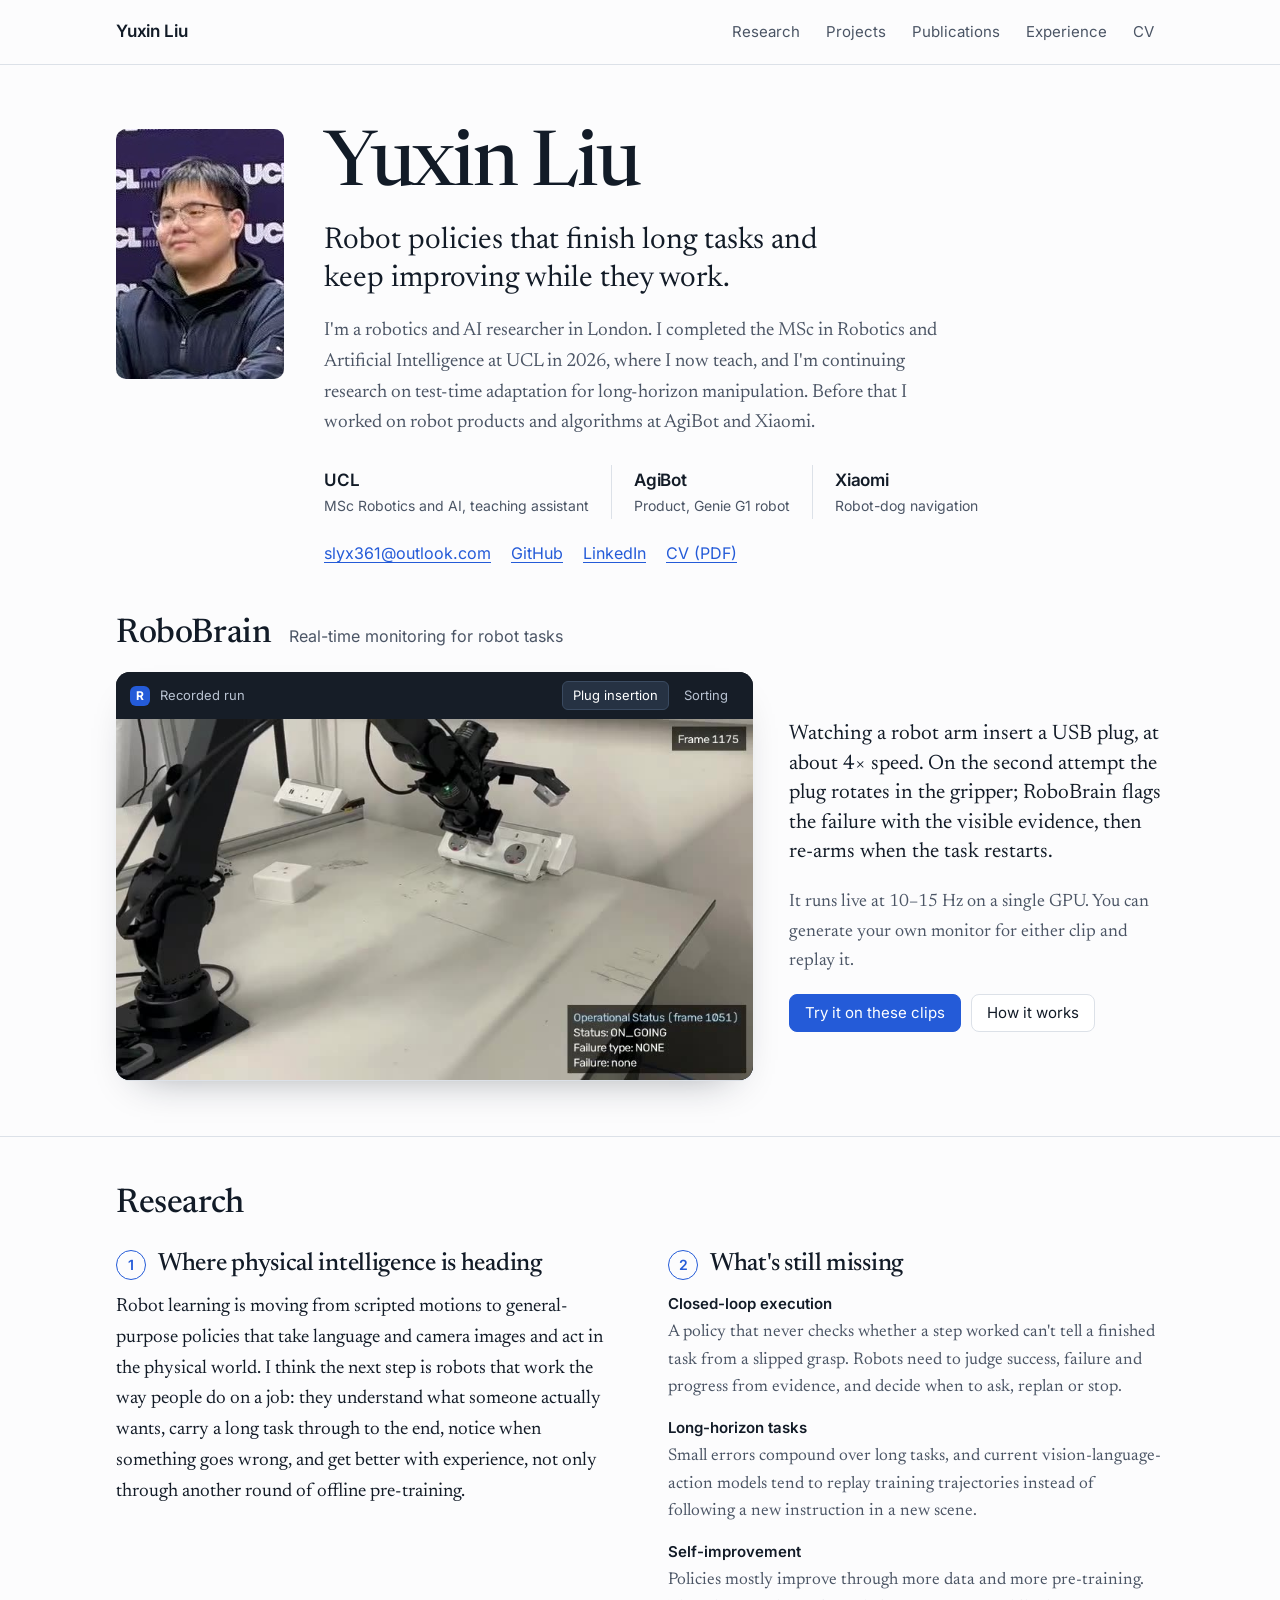
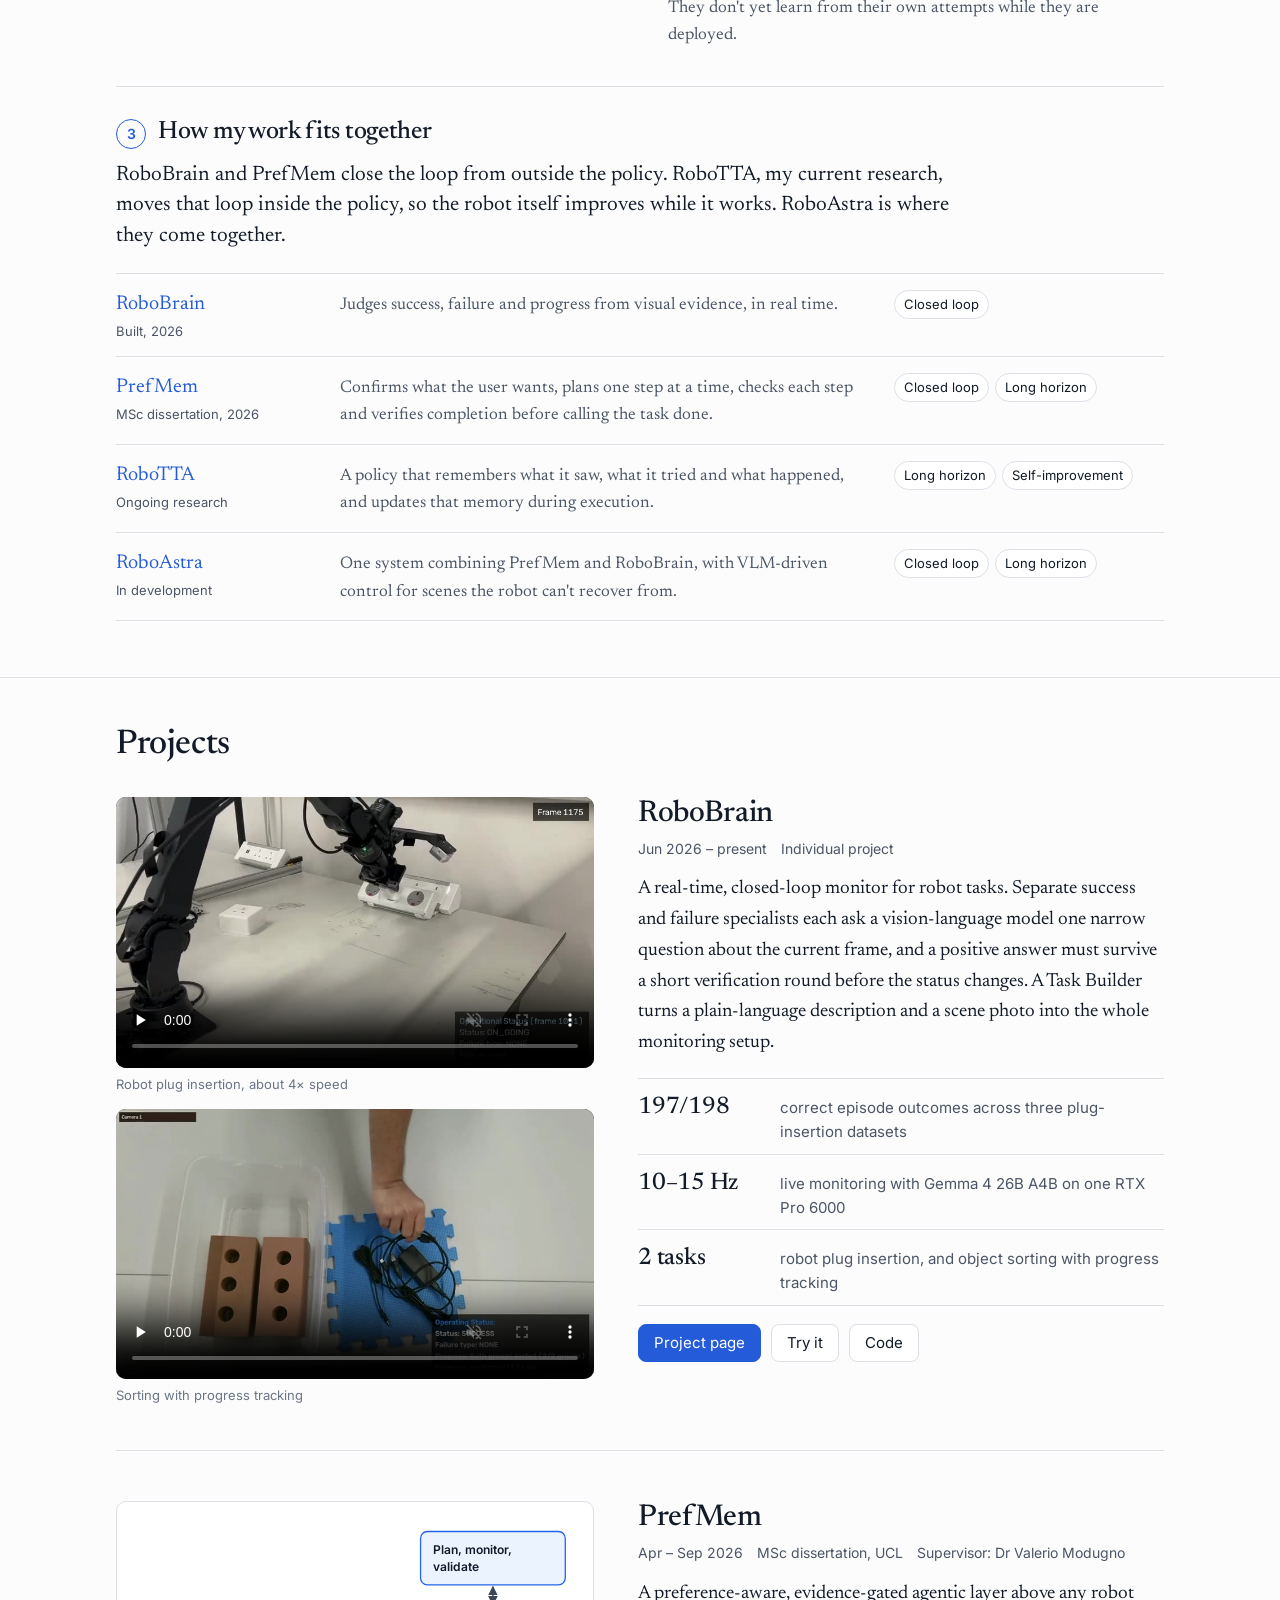
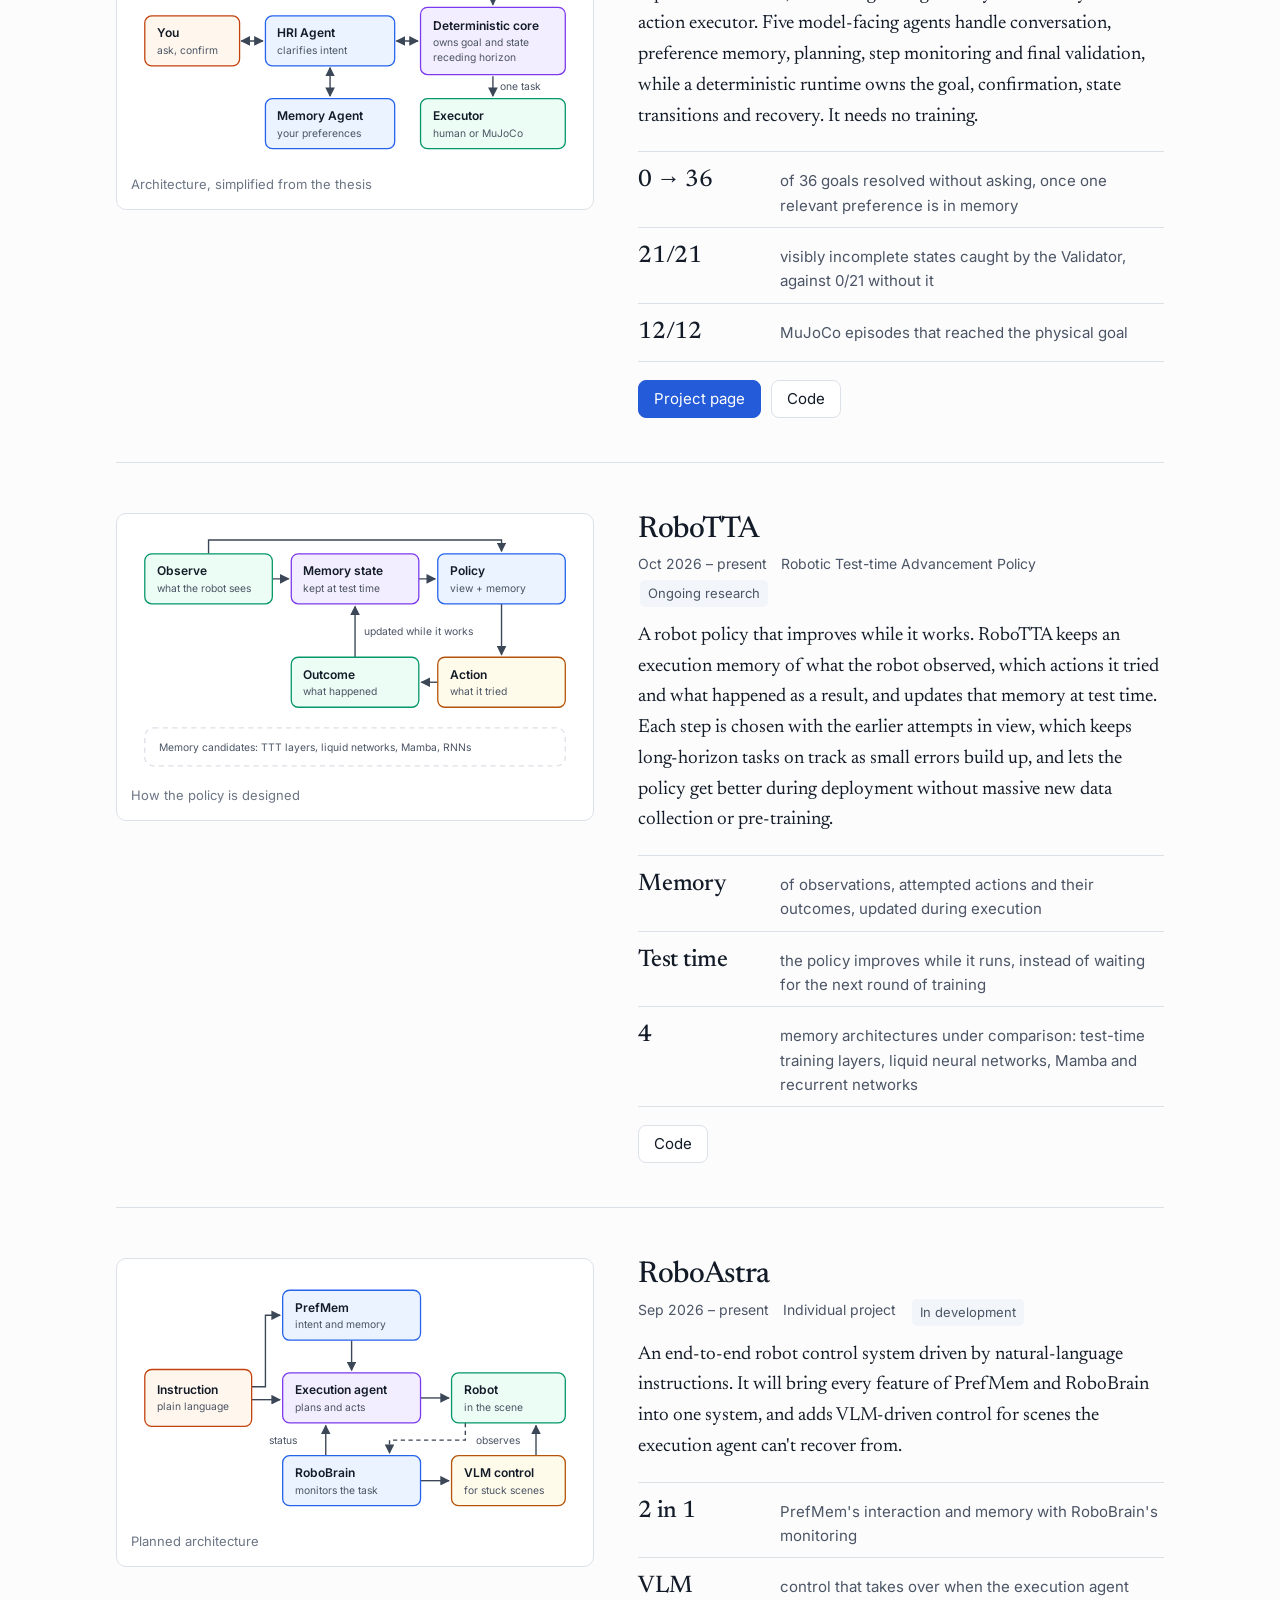
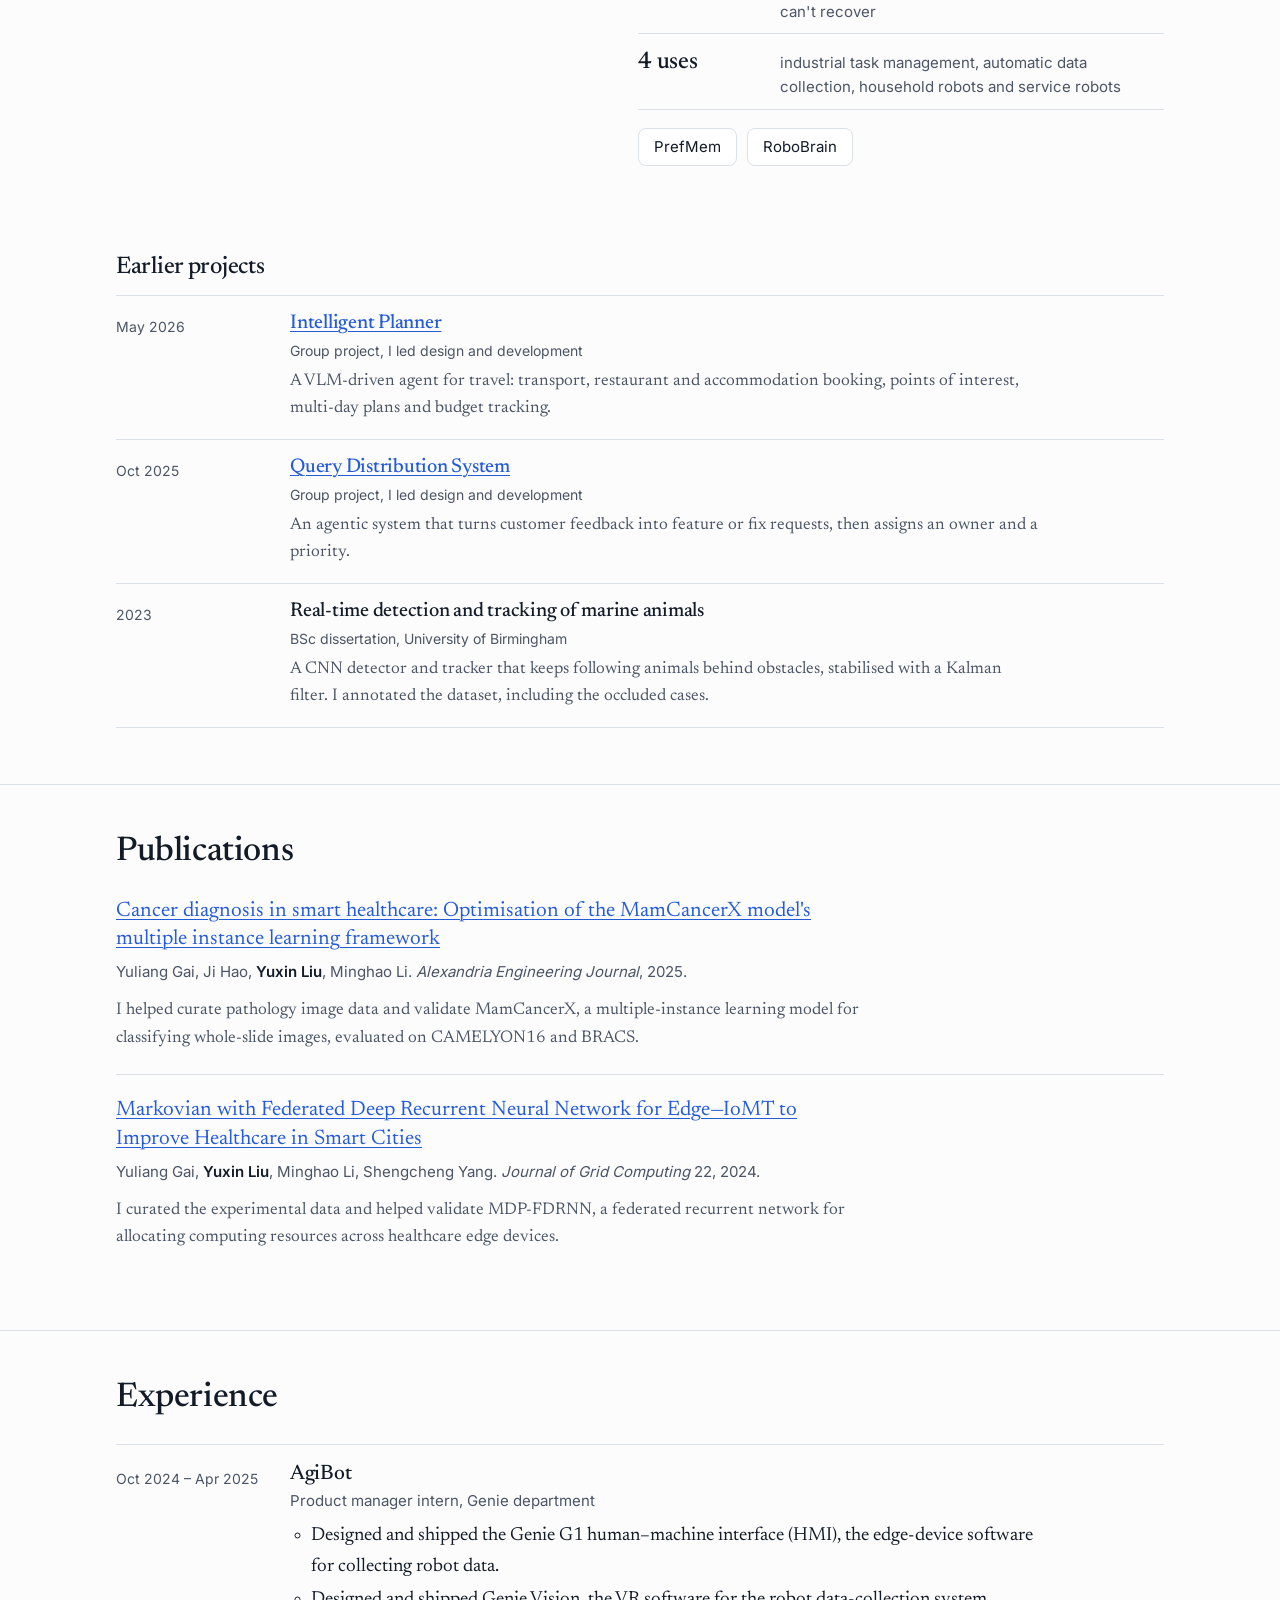
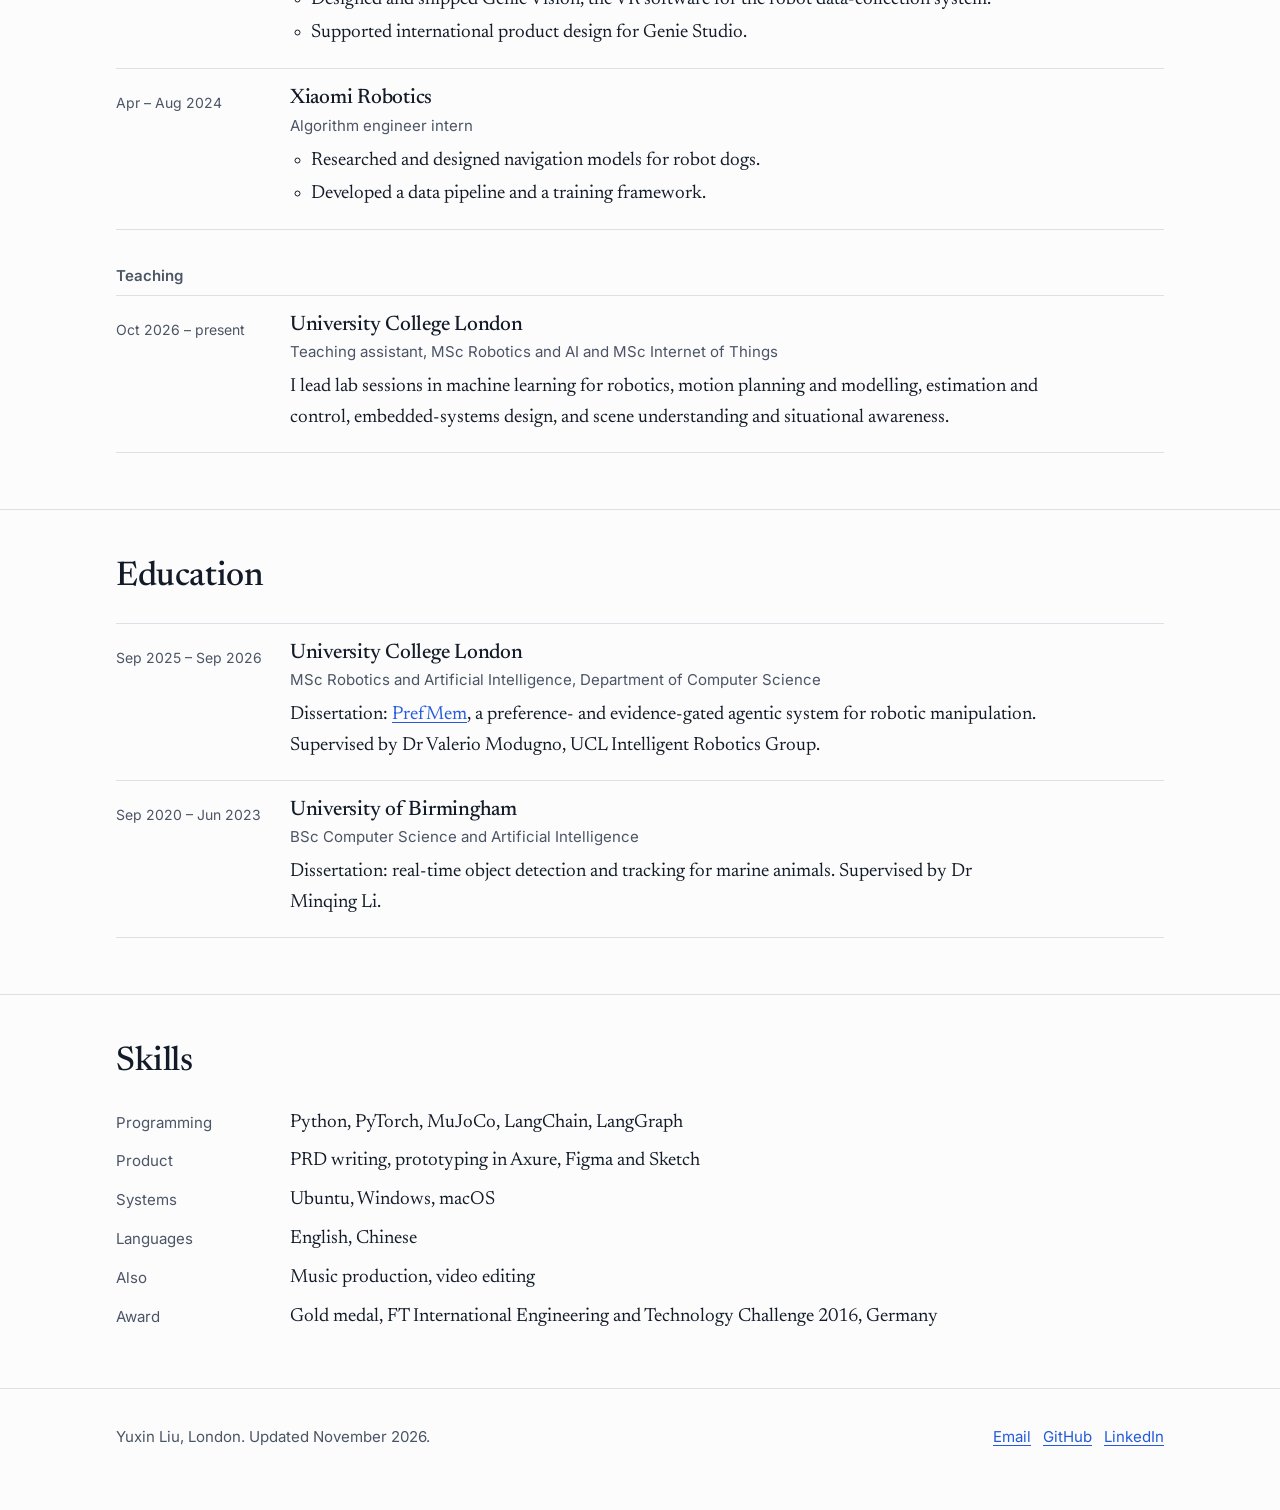
==== commit c257dbff: "Lead with plug insertion; restate RoboTTA; add AgiBot outcomes The RoboBrain showcase opens on the p" ====
--- a/index.html
+++ b/index.html
@@ -61,15 +61,15 @@
         <div class="bar">
           <span class="mark" aria-hidden="true">R</span><span class="bar-title">Recorded run</span>
           <span class="clip-tabs" role="group" aria-label="Choose a recorded run">
-            <button type="button" data-clip="sort" aria-pressed="true" data-src="assets/video/sort.mp4" data-poster="assets/video/sort-poster.jpg" data-label="RoboBrain monitoring a person sorting bricks into a box and cables onto a mat, with a live status overlay">Sorting</button>
-            <button type="button" data-clip="plug" aria-pressed="false" data-src="assets/video/plug.mp4" data-poster="assets/video/plug-poster.jpg" data-label="RoboBrain monitoring a robot arm inserting a USB plug, flagging a rotated-plug failure">Plug insertion</button>
+            <button type="button" data-clip="plug" aria-pressed="true" data-src="assets/video/plug.mp4" data-poster="assets/video/plug-poster.jpg" data-label="RoboBrain monitoring a robot arm inserting a USB plug, flagging a rotated-plug failure">Plug insertion</button>
+            <button type="button" data-clip="sort" aria-pressed="false" data-src="assets/video/sort.mp4" data-poster="assets/video/sort-poster.jpg" data-label="RoboBrain monitoring a person sorting bricks into a box and cables onto a mat, with a live status overlay">Sorting</button>
           </span>
         </div>
-        <video src="assets/video/sort.mp4" poster="assets/video/sort-poster.jpg" autoplay muted playsinline preload="metadata" aria-label="RoboBrain monitoring a person sorting bricks into a box and cables onto a mat, with a live status overlay"></video>
+        <video src="assets/video/plug.mp4" poster="assets/video/plug-poster.jpg" autoplay muted playsinline preload="metadata" aria-label="RoboBrain monitoring a robot arm inserting a USB plug, flagging a rotated-plug failure"></video>
       </div>
       <div class="feature-text">
-        <p class="feature-caption" data-caption="sort">Watching a person sort bricks into a box and cables onto a mat. A vision-language model checks each fresh camera frame, and the overlay reports whether the task is on track, finished or failing, and how many groups are sorted.</p>
-        <p class="feature-caption" data-caption="plug" hidden>Watching a robot arm insert a USB plug, at about 4× speed. On the second attempt the plug rotates in the gripper; RoboBrain flags the failure with the visible evidence, then re-arms when the task restarts.</p>
+        <p class="feature-caption" data-caption="plug">Watching a robot arm insert a USB plug, at about 4× speed. On the second attempt the plug rotates in the gripper; RoboBrain flags the failure with the visible evidence, then re-arms when the task restarts.</p>
+        <p class="feature-caption" data-caption="sort" hidden>Watching a person sort bricks into a box and cables onto a mat. A vision-language model checks each fresh camera frame, and the overlay reports whether the task is on track, finished or failing, and how many groups are sorted.</p>
         <p class="muted">It runs live at 10–15 Hz on a single GPU. You can generate your own monitor for either clip and replay it.</p>
         <ul class="links">
           <li><a class="btn primary" href="robobrain/#try">Try it on these clips</a></li>
@@ -177,7 +177,7 @@
         <article class="plate" id="robotta" aria-labelledby="tta-h">
           <figure class="media figure-box" style="margin:0">
             <svg class="mini" viewBox="0 0 520 290" role="img" aria-labelledby="tta-fig">
-              <title id="tta-fig">RoboTTA research question: a policy acts on the current view and a memory state, and the memory is updated during execution with what the robot observed, which action it tried and what happened.</title>
+              <title id="tta-fig">RoboTTA design: the policy acts on the current view and an execution memory, and the memory is updated during execution with what the robot observed, which action it tried and what happened.</title>
               <defs><marker id="mt" viewBox="0 0 10 10" refX="9" refY="5" markerWidth="7" markerHeight="7" orient="auto-start-reverse"><path class="arrowhead" d="M0,0 L10,5 L0,10 z"/></marker></defs>
               <path class="edge" d="M164,59 H183" marker-end="url(#mt)"/>
               <path class="edge" d="M334,59 H353" marker-end="url(#mt)"/>
@@ -194,19 +194,19 @@
               <rect class="group" x="16" y="232" width="488" height="44" rx="10"/>
               <text class="note" x="32" y="259">Memory candidates: TTT layers, liquid networks, Mamba, RNNs</text>
             </svg>
-            <figcaption>The research question, illustrated</figcaption>
+            <figcaption>How the policy is designed</figcaption>
           </figure>
           <div>
             <h3 id="tta-h">RoboTTA</h3>
             <p class="meta"><span>Oct 2026 – present</span><span>Robotic Test-time Advancement Policy</span><span class="status-note">Ongoing research</span></p>
-            <p>Can a robot complete long-horizon manipulation more reliably by remembering what it observed, which actions it tried and what happened as a result? I'm studying how a policy can keep and update that memory during execution, instead of relying only on what it learned in pre-training.</p>
+            <p>A robot policy that improves while it works. RoboTTA keeps an execution memory of what the robot observed, which actions it tried and what happened as a result, and updates that memory at test time. Each step is chosen with the earlier attempts in view, which keeps long-horizon tasks on track as small errors build up, and lets the policy get better during deployment without massive new data collection or pre-training.</p>
             <ul class="facts">
-              <li><b>Memory</b><span>of observations, attempted actions and their outcomes, updated while the robot works</span></li>
-              <li><b>4</b><span>candidate architectures: test-time training layers, liquid neural networks, Mamba and recurrent networks</span></li>
-              <li><b>Long tasks</b><span>long-horizon manipulation, where remembering earlier attempts should matter most</span></li>
+              <li><b>Memory</b><span>of observations, attempted actions and their outcomes, updated during execution</span></li>
+              <li><b>Test time</b><span>the policy improves while it runs, instead of waiting for the next round of training</span></li>
+              <li><b>4</b><span>memory architectures under comparison: test-time training layers, liquid neural networks, Mamba and recurrent networks</span></li>
             </ul>
             <ul class="links">
-              <li><a class="btn primary" href="mailto:slyx361@outlook.com?subject=RoboTTA">Talk to me about RoboTTA</a></li>
+              <li><a class="btn" href="https://github.com/KasLoot/RoboTTA">Code</a></li>
             </ul>
           </div>
         </article>
@@ -284,8 +284,8 @@
       <h2 id="exp-h">Experience</h2>
       <div>
         <ol class="timeline" aria-label="Industry experience">
-          <li><span class="when">Oct 2024 – Apr 2025</span><div><h4>AgiBot</h4><p class="role">Product manager intern, Genie department</p><ul><li>Led product design for the Genie G1 robot's human–machine interface and its VR data-collection software.</li><li>Supported international product design for Genie Studio.</li></ul></div></li>
-          <li><span class="when">Apr – Aug 2024</span><div><h4>Xiaomi Robotics</h4><p class="role">Algorithm engineer intern</p><ul><li>Researched and designed navigation models for robot dogs.</li><li>Built a data pipeline and a training framework.</li></ul></div></li>
+          <li><span class="when">Oct 2024 – Apr 2025</span><div><h4>AgiBot</h4><p class="role">Product manager intern, Genie department</p><ul><li>Designed and shipped the Genie G1 human–machine interface (HMI), the edge-device software for collecting robot data.</li><li>Designed and shipped Genie Vision, the VR software for the robot data-collection system.</li><li>Supported international product design for Genie Studio.</li></ul></div></li>
+          <li><span class="when">Apr – Aug 2024</span><div><h4>Xiaomi Robotics</h4><p class="role">Algorithm engineer intern</p><ul><li>Researched and designed navigation models for robot dogs.</li><li>Developed a data pipeline and a training framework.</li></ul></div></li>
         </ol>
         <p class="sub-h">Teaching</p>
         <ol class="timeline" aria-label="Teaching">
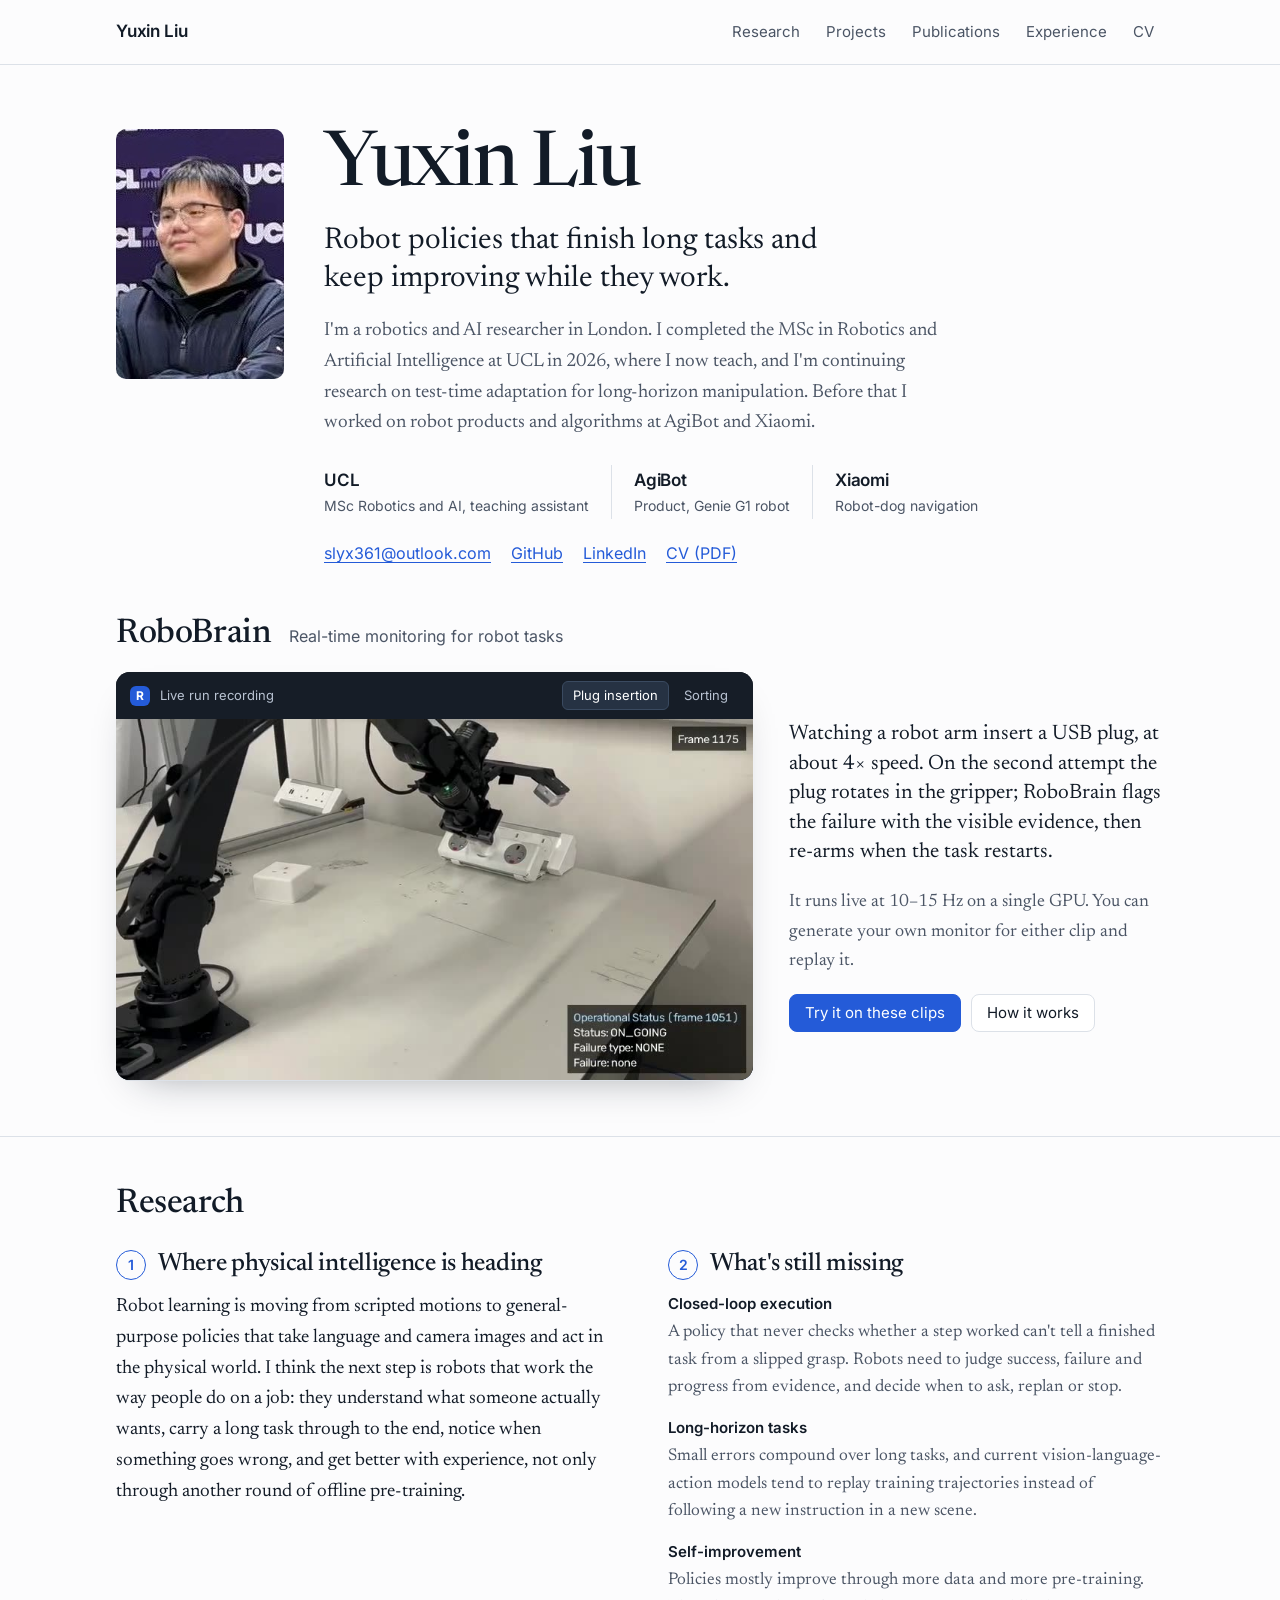
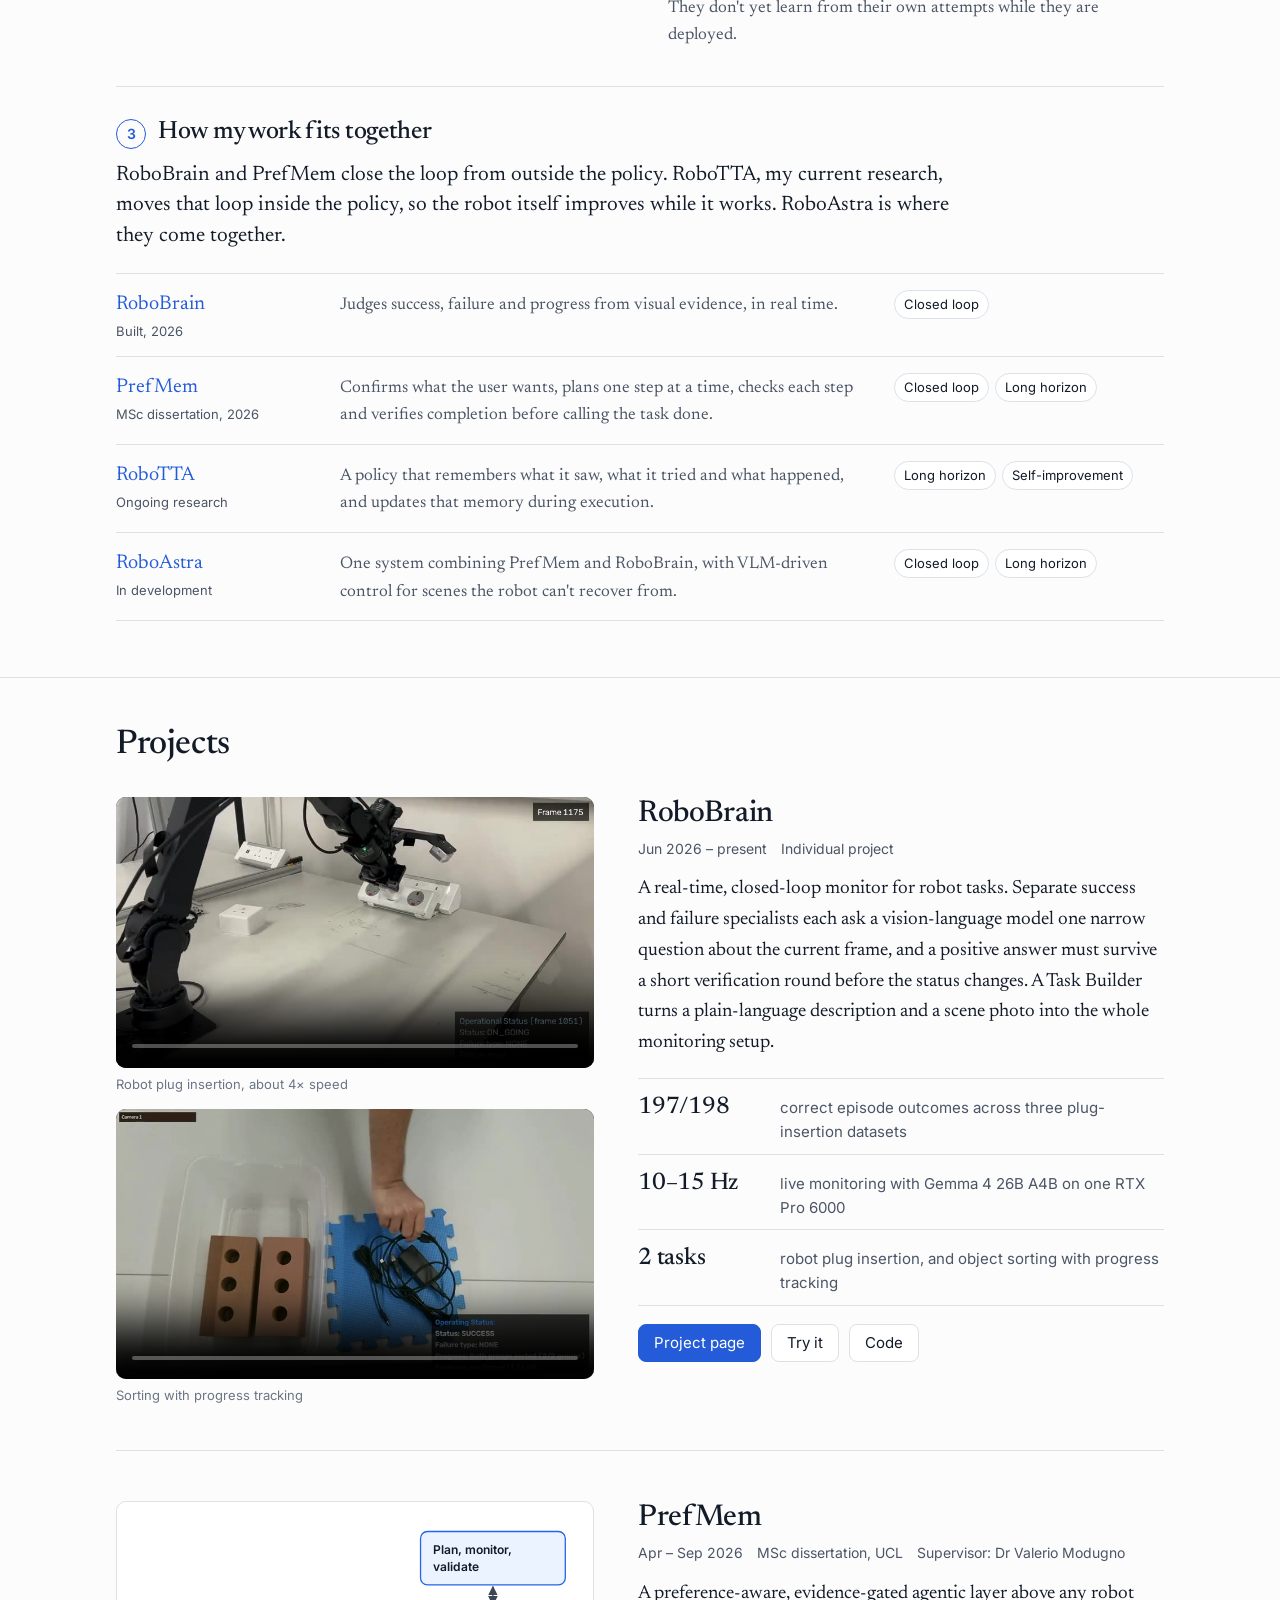
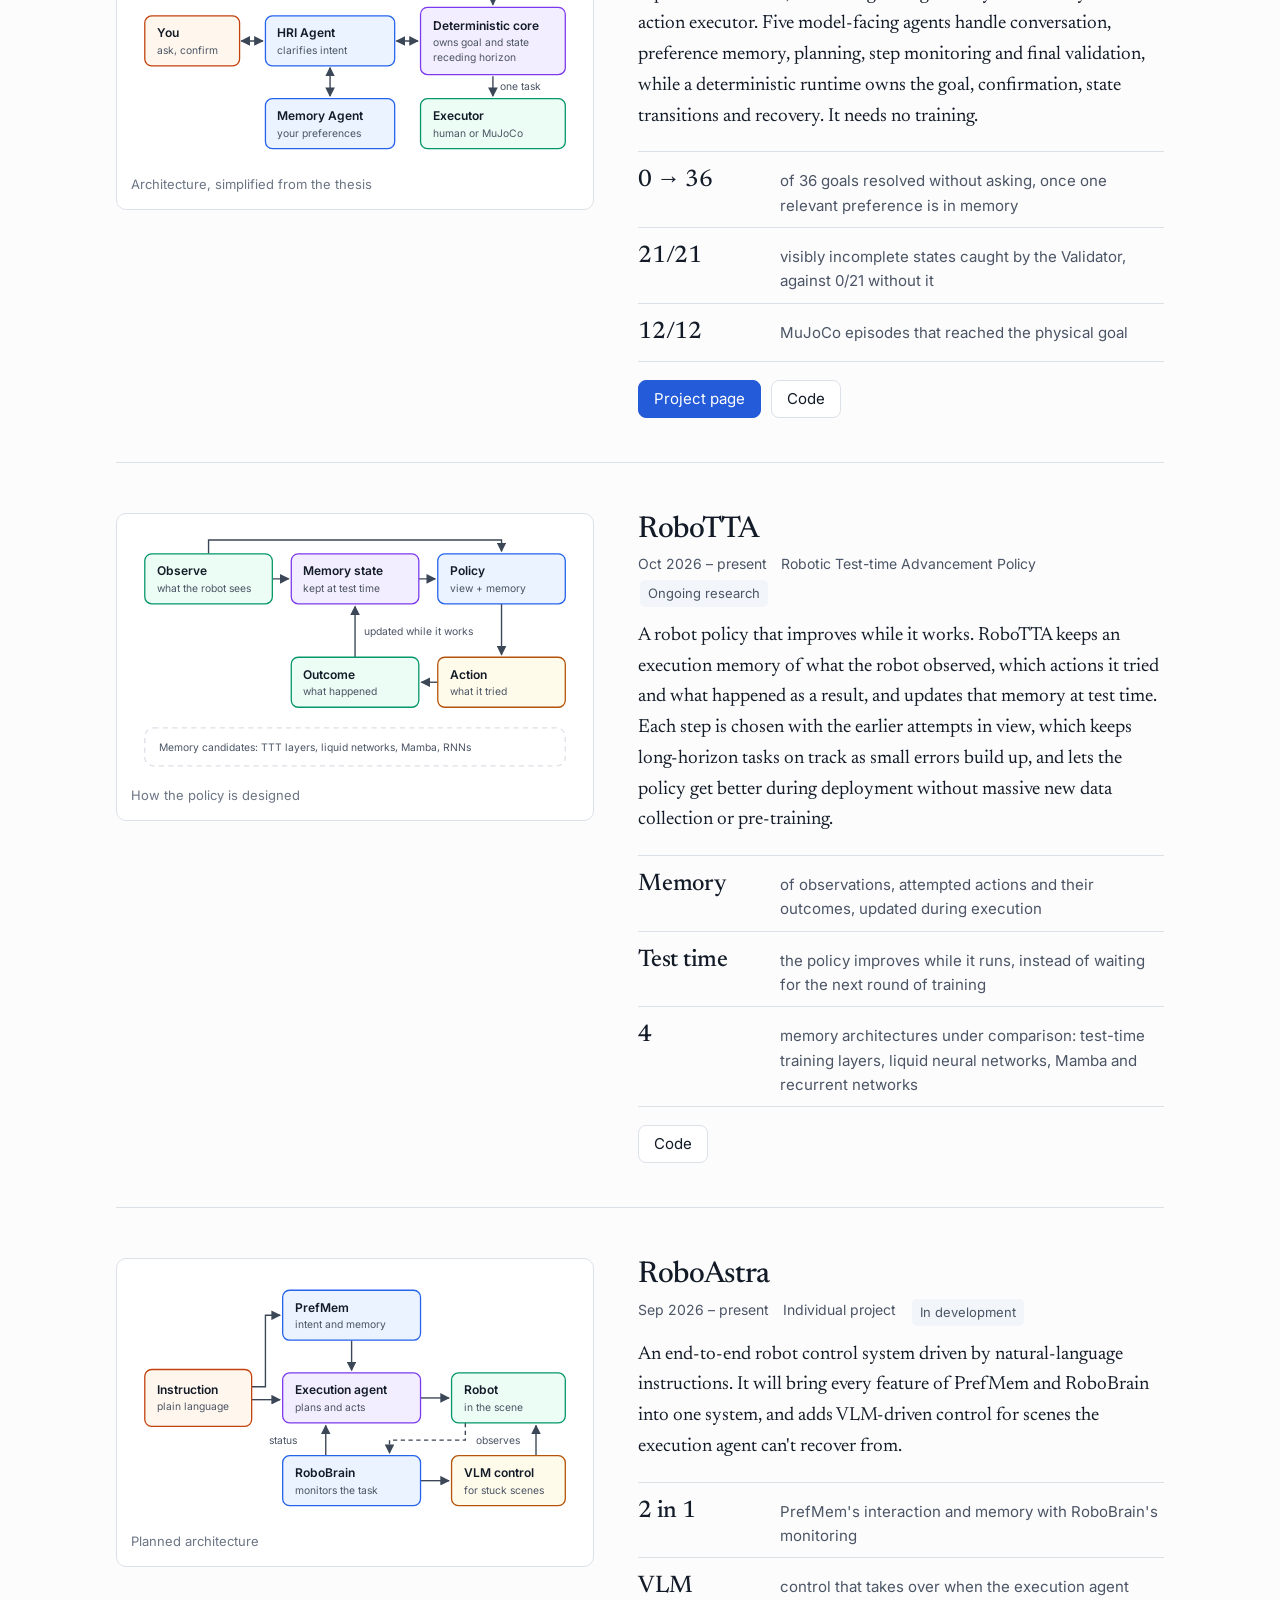
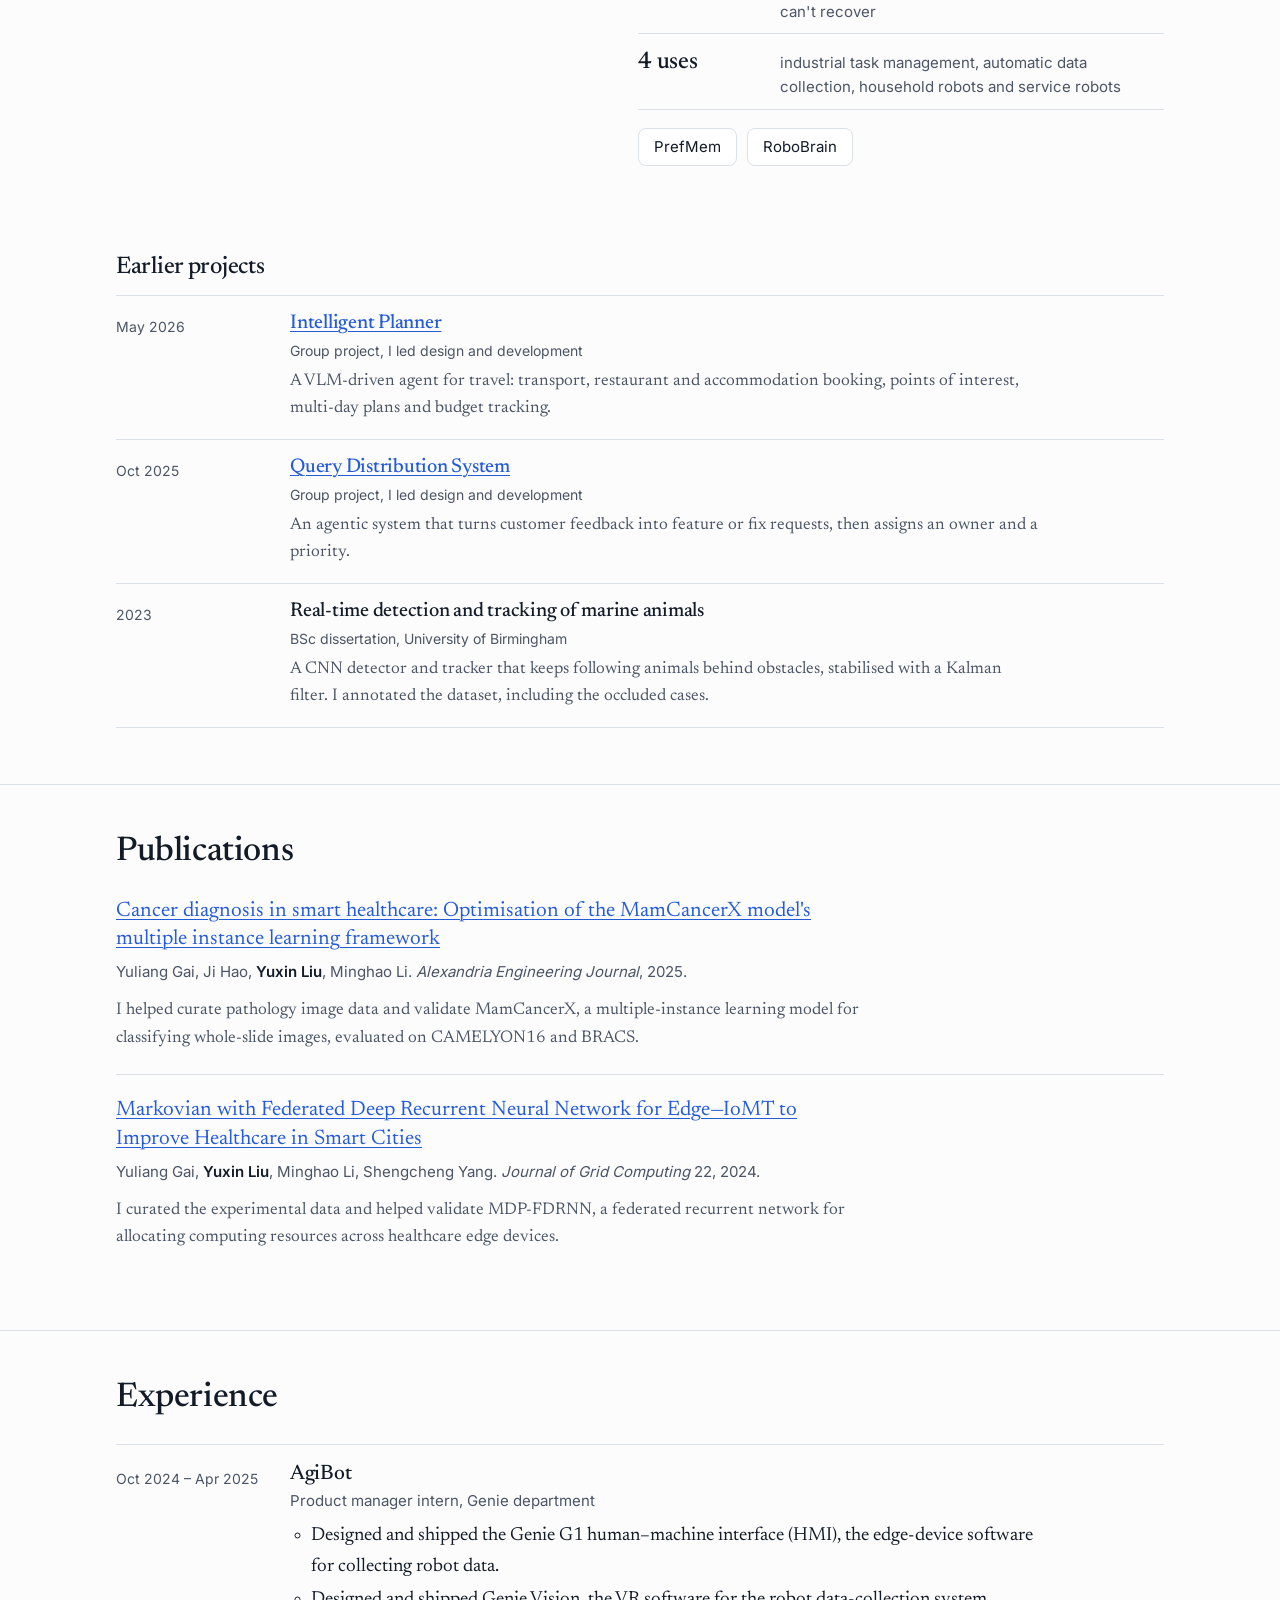
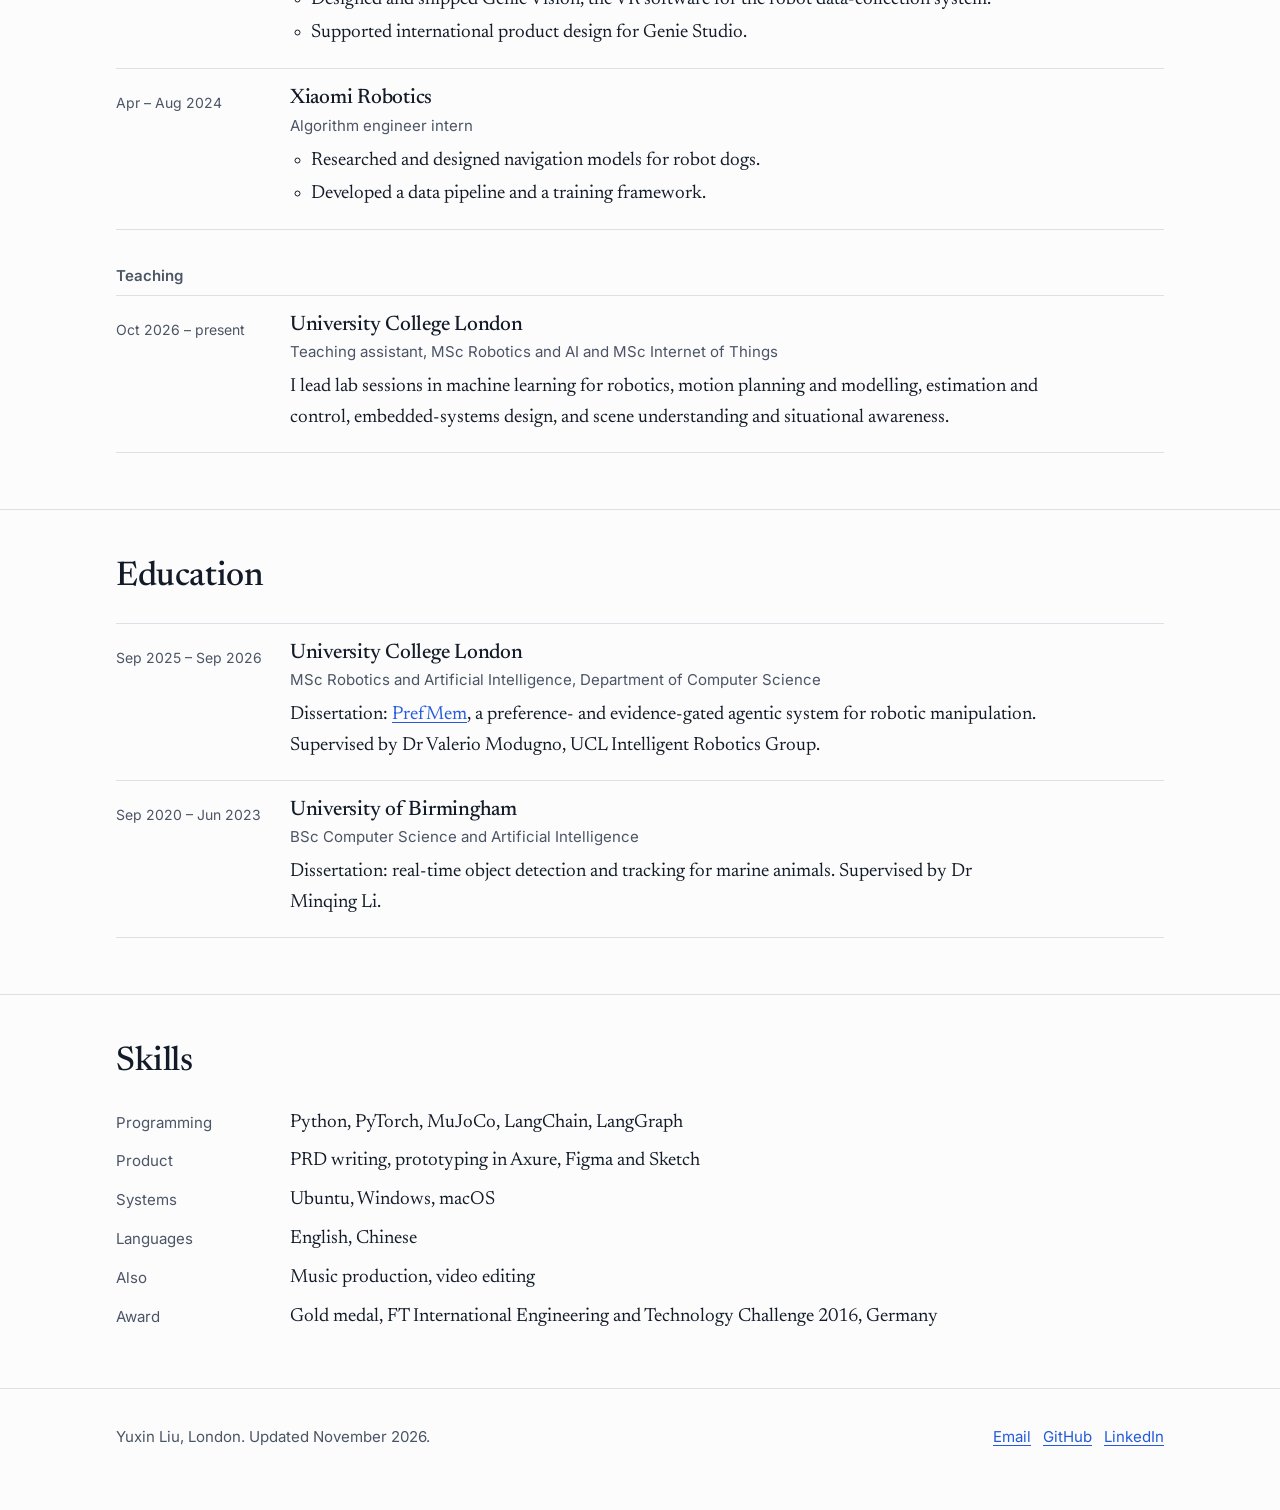
==== commit a76dac1b: "Label the showcase video as a live run recording Co-Authored-By: Claude Opus 5.5 <noreply@anthropic." ====
--- a/index.html
+++ b/index.html
@@ -59,8 +59,8 @@
     <div class="frame-row">
       <div class="console-frame">
         <div class="bar">
-          <span class="mark" aria-hidden="true">R</span><span class="bar-title">Recorded run</span>
-          <span class="clip-tabs" role="group" aria-label="Choose a recorded run">
+          <span class="mark" aria-hidden="true">R</span><span class="bar-title">Live run recording</span>
+          <span class="clip-tabs" role="group" aria-label="Choose a live run recording">
             <button type="button" data-clip="plug" aria-pressed="true" data-src="assets/video/plug.mp4" data-poster="assets/video/plug-poster.jpg" data-label="RoboBrain monitoring a robot arm inserting a USB plug, flagging a rotated-plug failure">Plug insertion</button>
             <button type="button" data-clip="sort" aria-pressed="false" data-src="assets/video/sort.mp4" data-poster="assets/video/sort-poster.jpg" data-label="RoboBrain monitoring a person sorting bricks into a box and cables onto a mat, with a live status overlay">Sorting</button>
           </span>
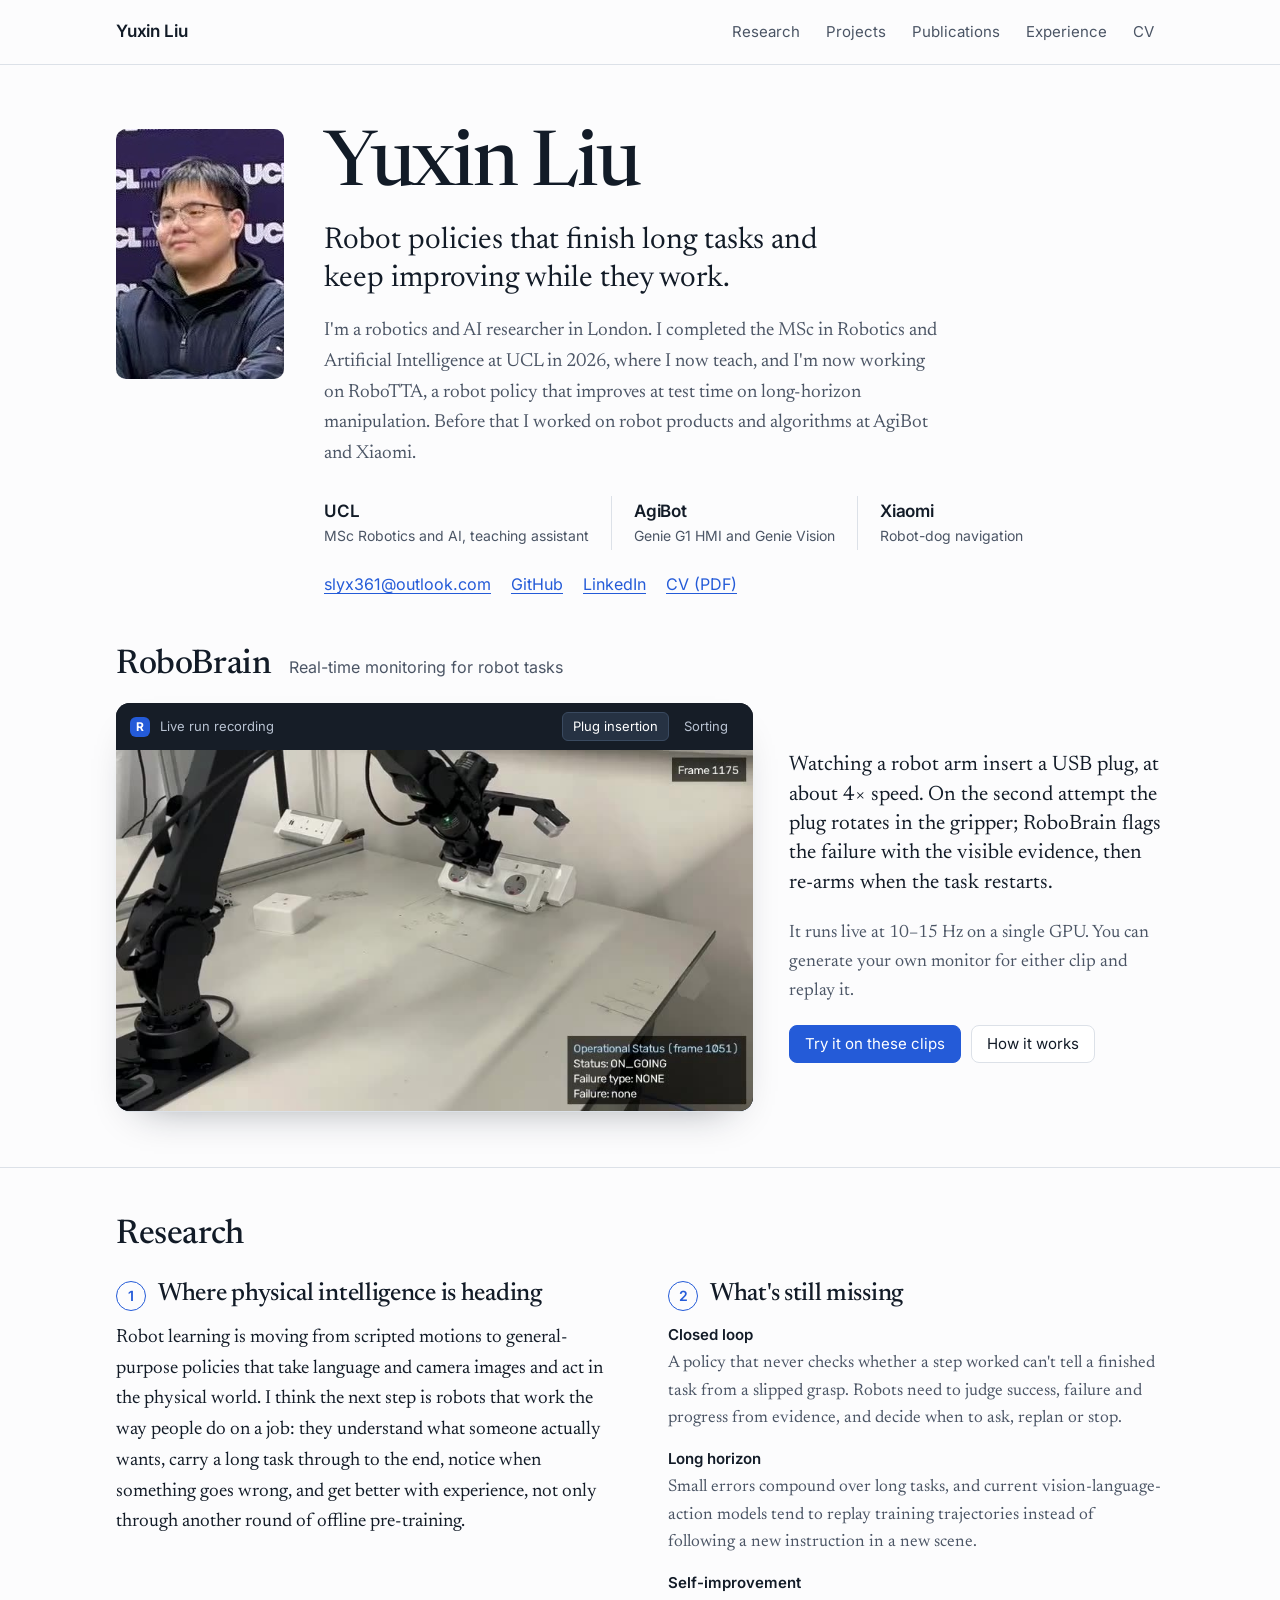
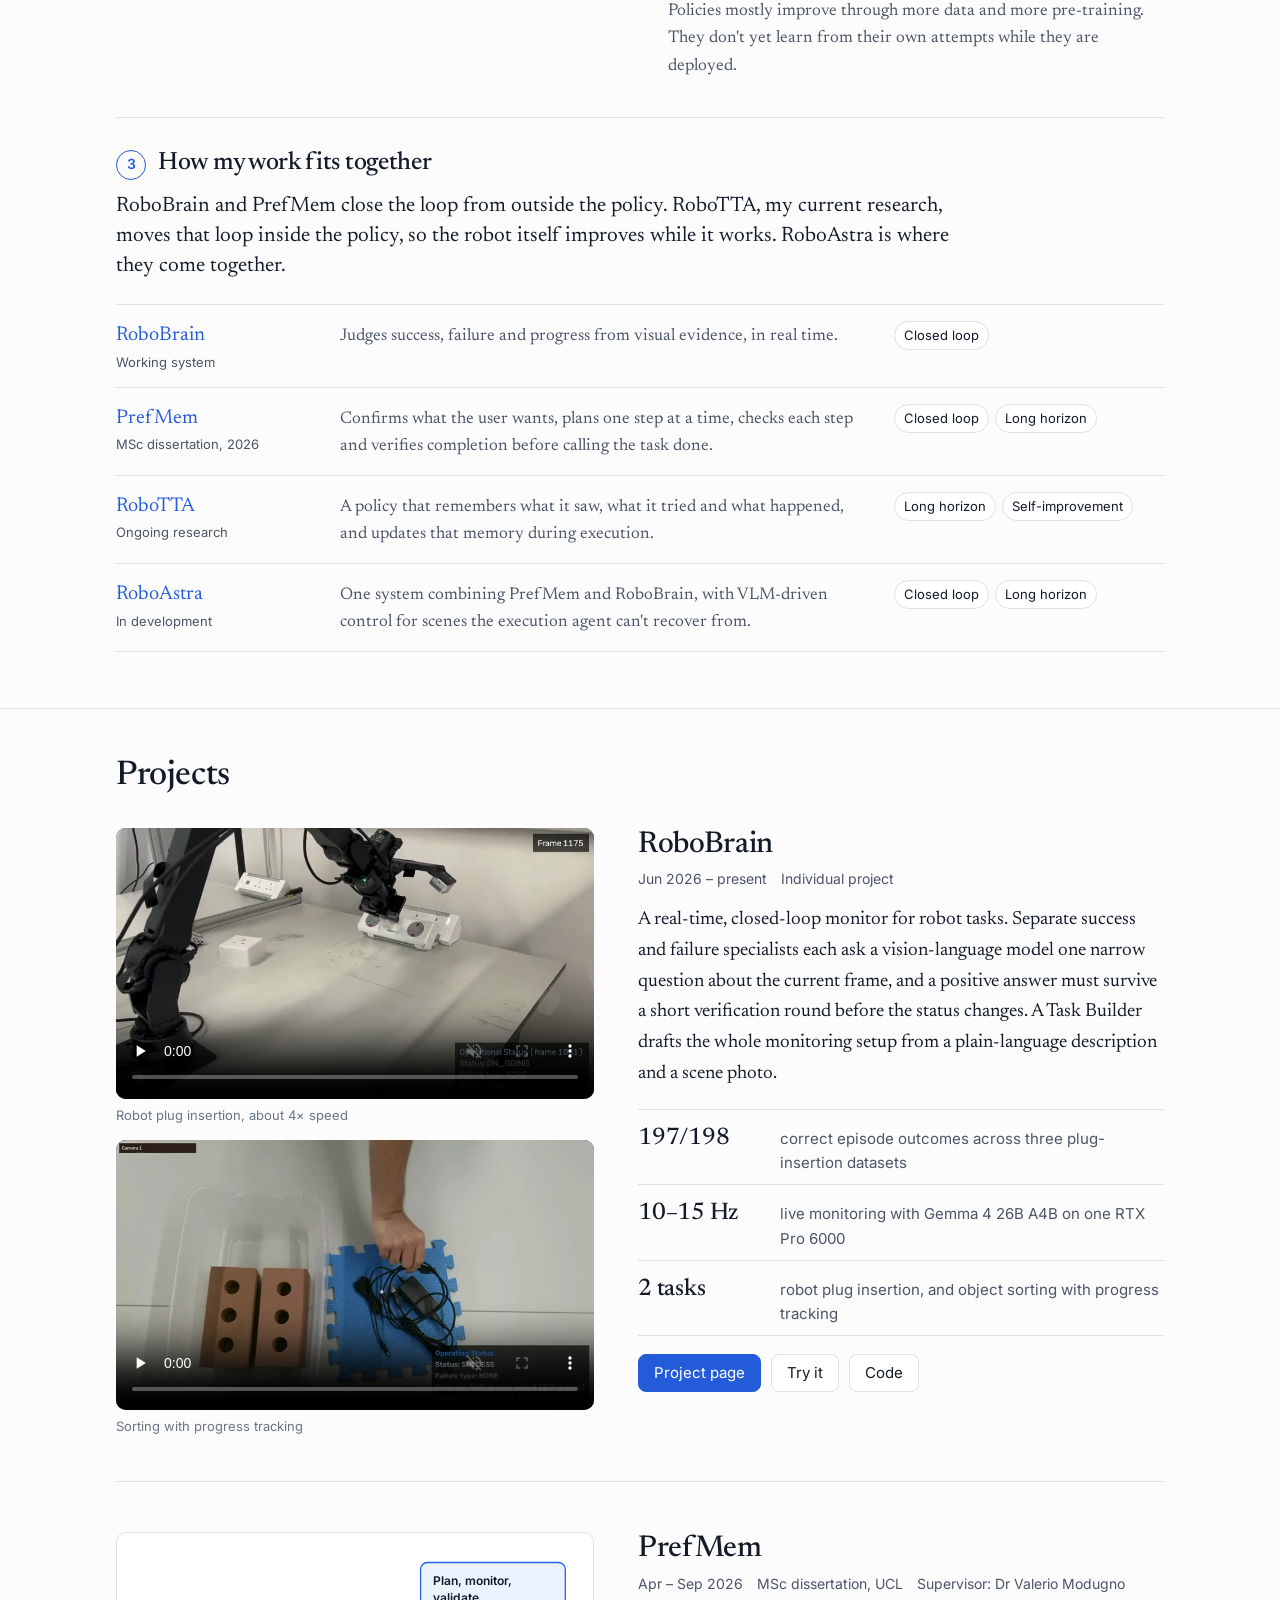
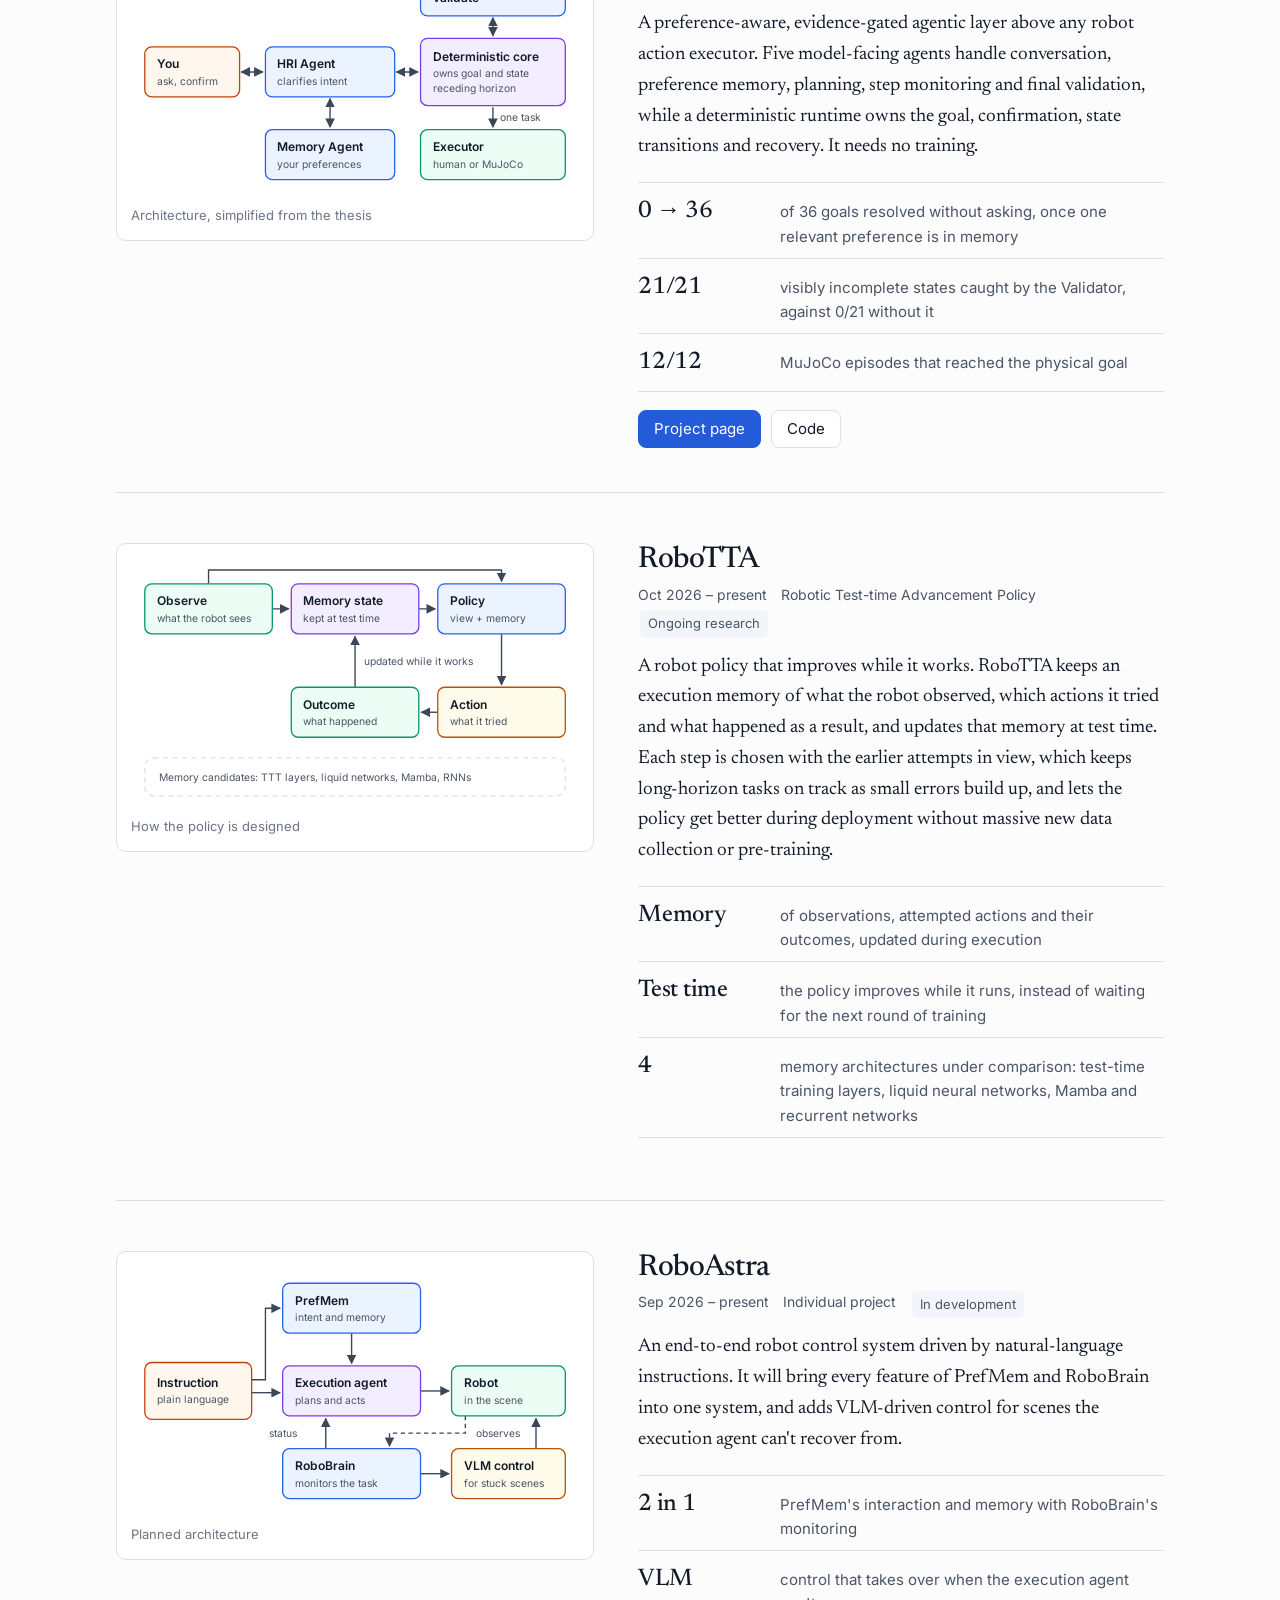
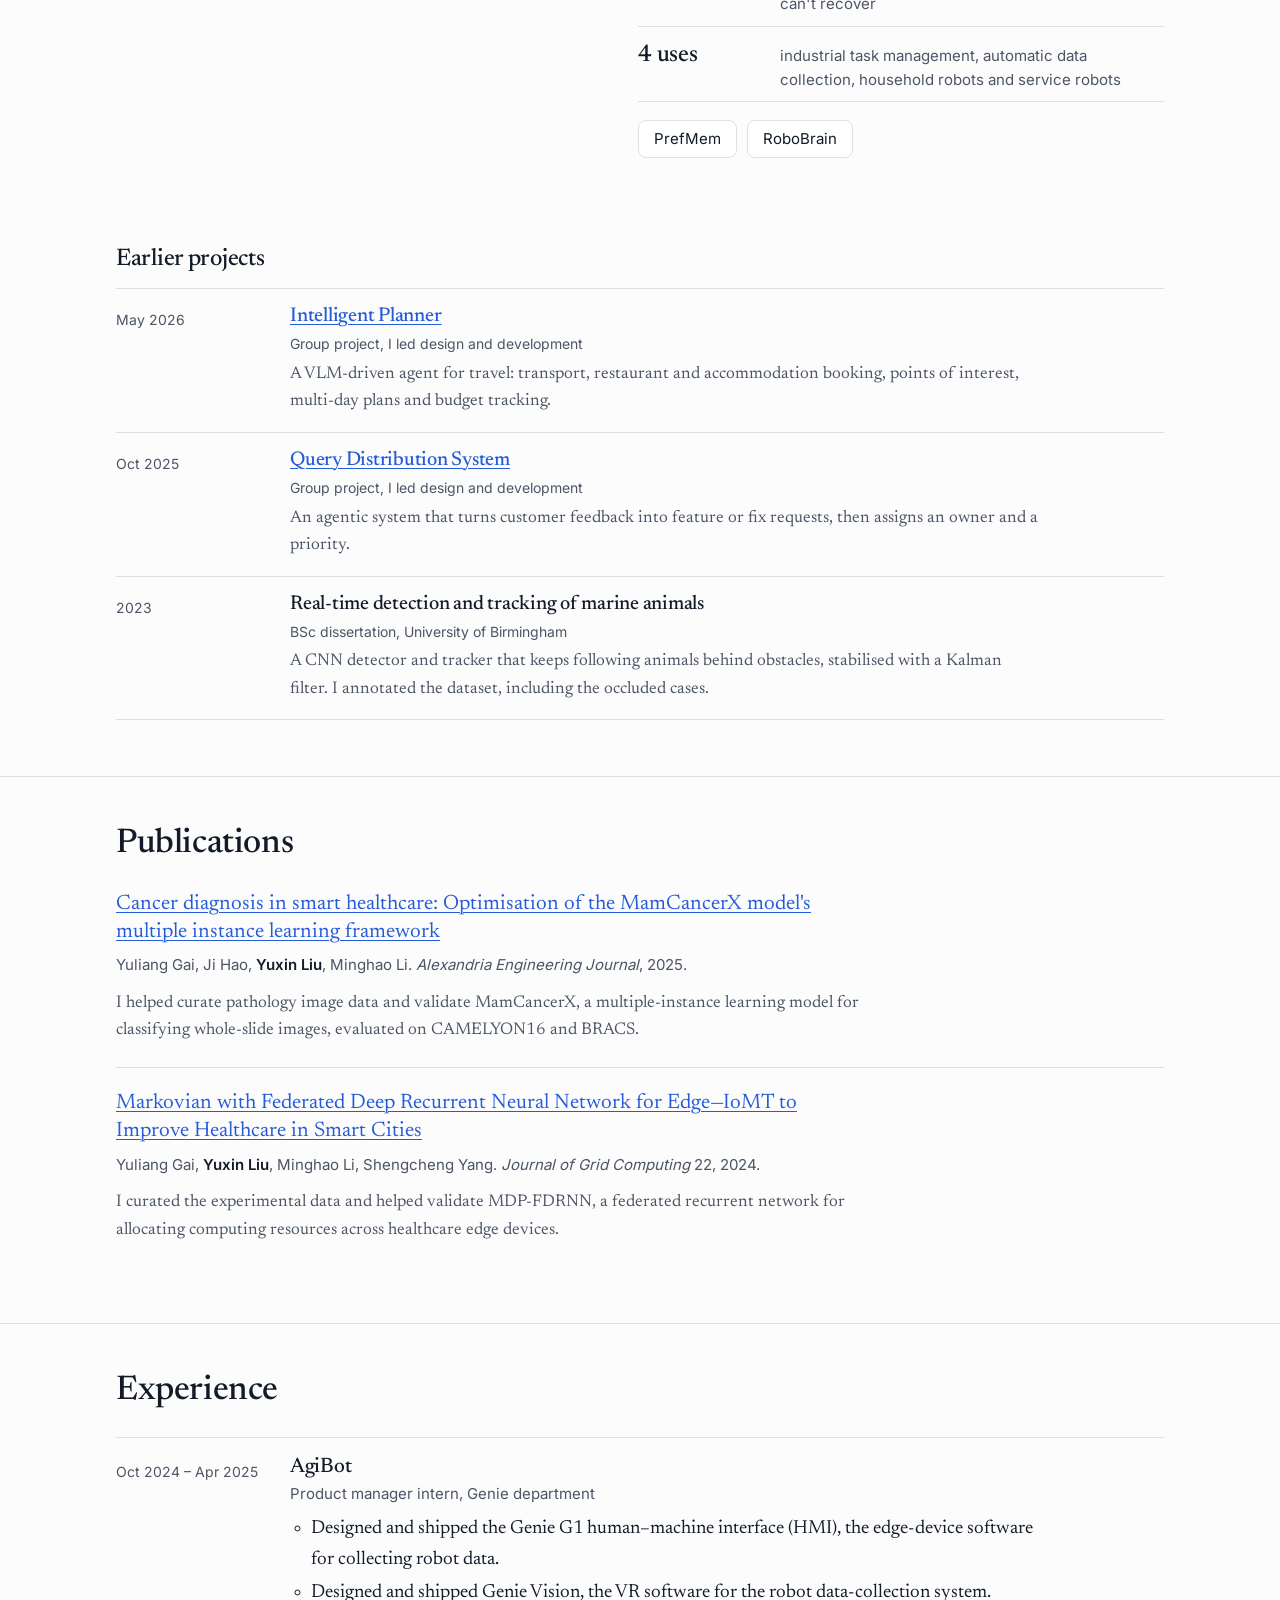
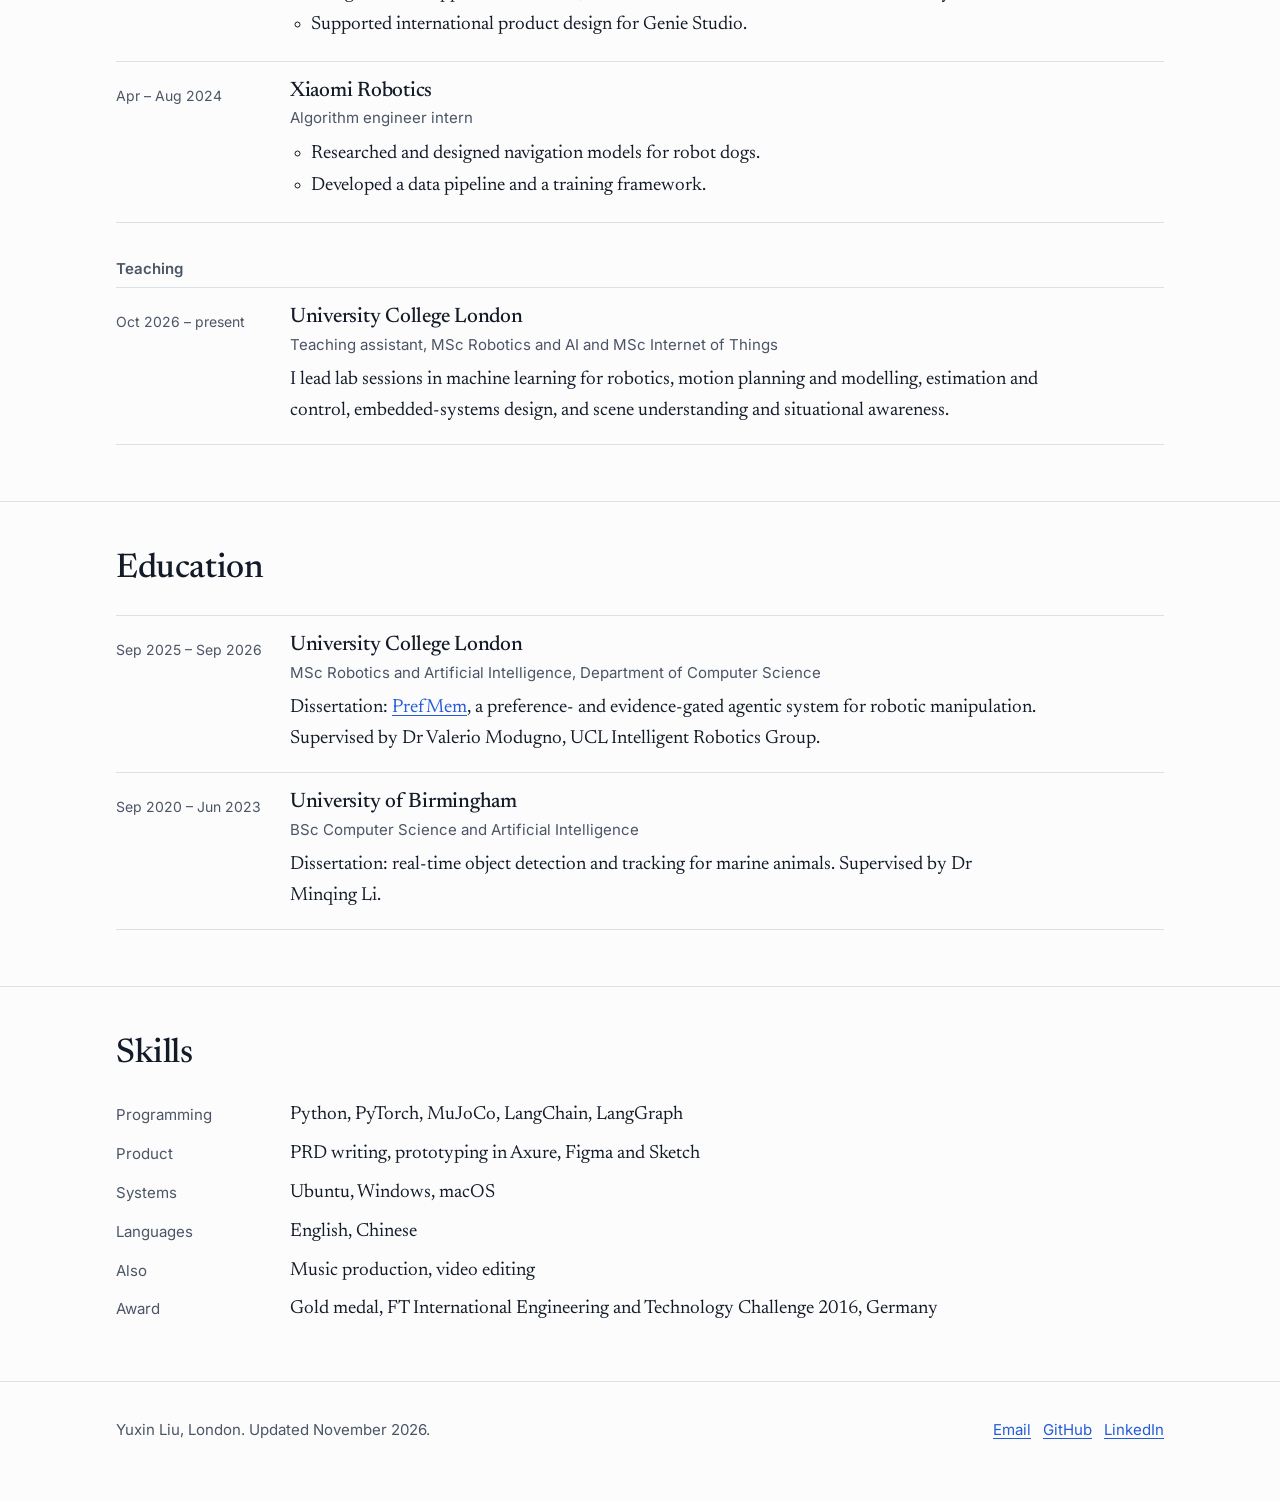
==== commit ce00d818: "Align wording across pages; remove RoboTTA code link Use "live run recording" for the RoboBrain clip" ====
--- a/index.html
+++ b/index.html
@@ -35,10 +35,10 @@
       <div>
         <h1 id="name">Yuxin Liu</h1>
         <p class="thesis">Robot policies that finish long tasks and keep improving while they work.</p>
-        <p class="bio">I'm a robotics and AI researcher in London. I completed the MSc in Robotics and Artificial Intelligence at UCL in 2026, where I now teach, and I'm continuing research on test-time adaptation for long-horizon manipulation. Before that I worked on robot products and algorithms at AgiBot and Xiaomi.</p>
+        <p class="bio">I'm a robotics and AI researcher in London. I completed the MSc in Robotics and Artificial Intelligence at UCL in 2026, where I now teach, and I'm now working on RoboTTA, a robot policy that improves at test time on long-horizon manipulation. Before that I worked on robot products and algorithms at AgiBot and Xiaomi.</p>
         <ul class="affiliations" aria-label="Affiliations">
           <li><a href="#education"><strong>UCL</strong><span>MSc Robotics and AI, teaching assistant</span></a></li>
-          <li><a href="#experience"><strong>AgiBot</strong><span>Product, Genie G1 robot</span></a></li>
+          <li><a href="#experience"><strong>AgiBot</strong><span>Genie G1 HMI and Genie Vision</span></a></li>
           <li><a href="#experience"><strong>Xiaomi</strong><span>Robot-dog navigation</span></a></li>
         </ul>
         <ul class="contact-links">
@@ -90,9 +90,9 @@
         <li>
           <h3><span class="step" aria-hidden="true">2</span>What's still missing</h3>
           <dl class="gaps">
-            <dt>Closed-loop execution</dt>
+            <dt>Closed loop</dt>
             <dd>A policy that never checks whether a step worked can't tell a finished task from a slipped grasp. Robots need to judge success, failure and progress from evidence, and decide when to ask, replan or stop.</dd>
-            <dt>Long-horizon tasks</dt>
+            <dt>Long horizon</dt>
             <dd>Small errors compound over long tasks, and current vision-language-action models tend to replay training trajectories instead of following a new instruction in a new scene.</dd>
             <dt>Self-improvement</dt>
             <dd>Policies mostly improve through more data and more pre-training. They don't yet learn from their own attempts while they are deployed.</dd>
@@ -102,10 +102,10 @@
           <h3><span class="step" aria-hidden="true">3</span>How my work fits together</h3>
           <p class="fit-intro">RoboBrain and PrefMem close the loop from outside the policy. RoboTTA, my current research, moves that loop inside the policy, so the robot itself improves while it works. RoboAstra is where they come together.</p>
           <ul class="fit">
-            <li><div class="who"><a href="robobrain/">RoboBrain</a><span>Built, 2026</span></div><p>Judges success, failure and progress from visual evidence, in real time.</p><ul class="chips" aria-label="Addresses"><li>Closed loop</li></ul></li>
+            <li><div class="who"><a href="robobrain/">RoboBrain</a><span>Working system</span></div><p>Judges success, failure and progress from visual evidence, in real time.</p><ul class="chips" aria-label="Addresses"><li>Closed loop</li></ul></li>
             <li><div class="who"><a href="prefmem/">PrefMem</a><span>MSc dissertation, 2026</span></div><p>Confirms what the user wants, plans one step at a time, checks each step and verifies completion before calling the task done.</p><ul class="chips" aria-label="Addresses"><li>Closed loop</li><li>Long horizon</li></ul></li>
             <li><div class="who"><a href="#robotta">RoboTTA</a><span>Ongoing research</span></div><p>A policy that remembers what it saw, what it tried and what happened, and updates that memory during execution.</p><ul class="chips" aria-label="Addresses"><li>Long horizon</li><li>Self-improvement</li></ul></li>
-            <li><div class="who"><a href="#roboastra">RoboAstra</a><span>In development</span></div><p>One system combining PrefMem and RoboBrain, with VLM-driven control for scenes the robot can't recover from.</p><ul class="chips" aria-label="Addresses"><li>Closed loop</li><li>Long horizon</li></ul></li>
+            <li><div class="who"><a href="#roboastra">RoboAstra</a><span>In development</span></div><p>One system combining PrefMem and RoboBrain, with VLM-driven control for scenes the execution agent can't recover from.</p><ul class="chips" aria-label="Addresses"><li>Closed loop</li><li>Long horizon</li></ul></li>
           </ul>
         </li>
       </ol>
@@ -124,7 +124,7 @@
           <div>
             <h3 id="rb-h"><a href="robobrain/" style="color:inherit;text-decoration:none">RoboBrain</a></h3>
             <p class="meta"><span>Jun 2026 – present</span><span>Individual project</span></p>
-            <p>A real-time, closed-loop monitor for robot tasks. Separate success and failure specialists each ask a vision-language model one narrow question about the current frame, and a positive answer must survive a short verification round before the status changes. A Task Builder turns a plain-language description and a scene photo into the whole monitoring setup.</p>
+            <p>A real-time, closed-loop monitor for robot tasks. Separate success and failure specialists each ask a vision-language model one narrow question about the current frame, and a positive answer must survive a short verification round before the status changes. A Task Builder drafts the whole monitoring setup from a plain-language description and a scene photo.</p>
             <ul class="facts">
               <li><b>197/198</b><span>correct episode outcomes across three plug-insertion datasets</span></li>
               <li><b>10–15 Hz</b><span>live monitoring with Gemma 4 26B A4B on one RTX Pro 6000</span></li>
@@ -204,9 +204,6 @@
               <li><b>Memory</b><span>of observations, attempted actions and their outcomes, updated during execution</span></li>
               <li><b>Test time</b><span>the policy improves while it runs, instead of waiting for the next round of training</span></li>
               <li><b>4</b><span>memory architectures under comparison: test-time training layers, liquid neural networks, Mamba and recurrent networks</span></li>
-            </ul>
-            <ul class="links">
-              <li><a class="btn" href="https://github.com/KasLoot/RoboTTA">Code</a></li>
             </ul>
           </div>
         </article>
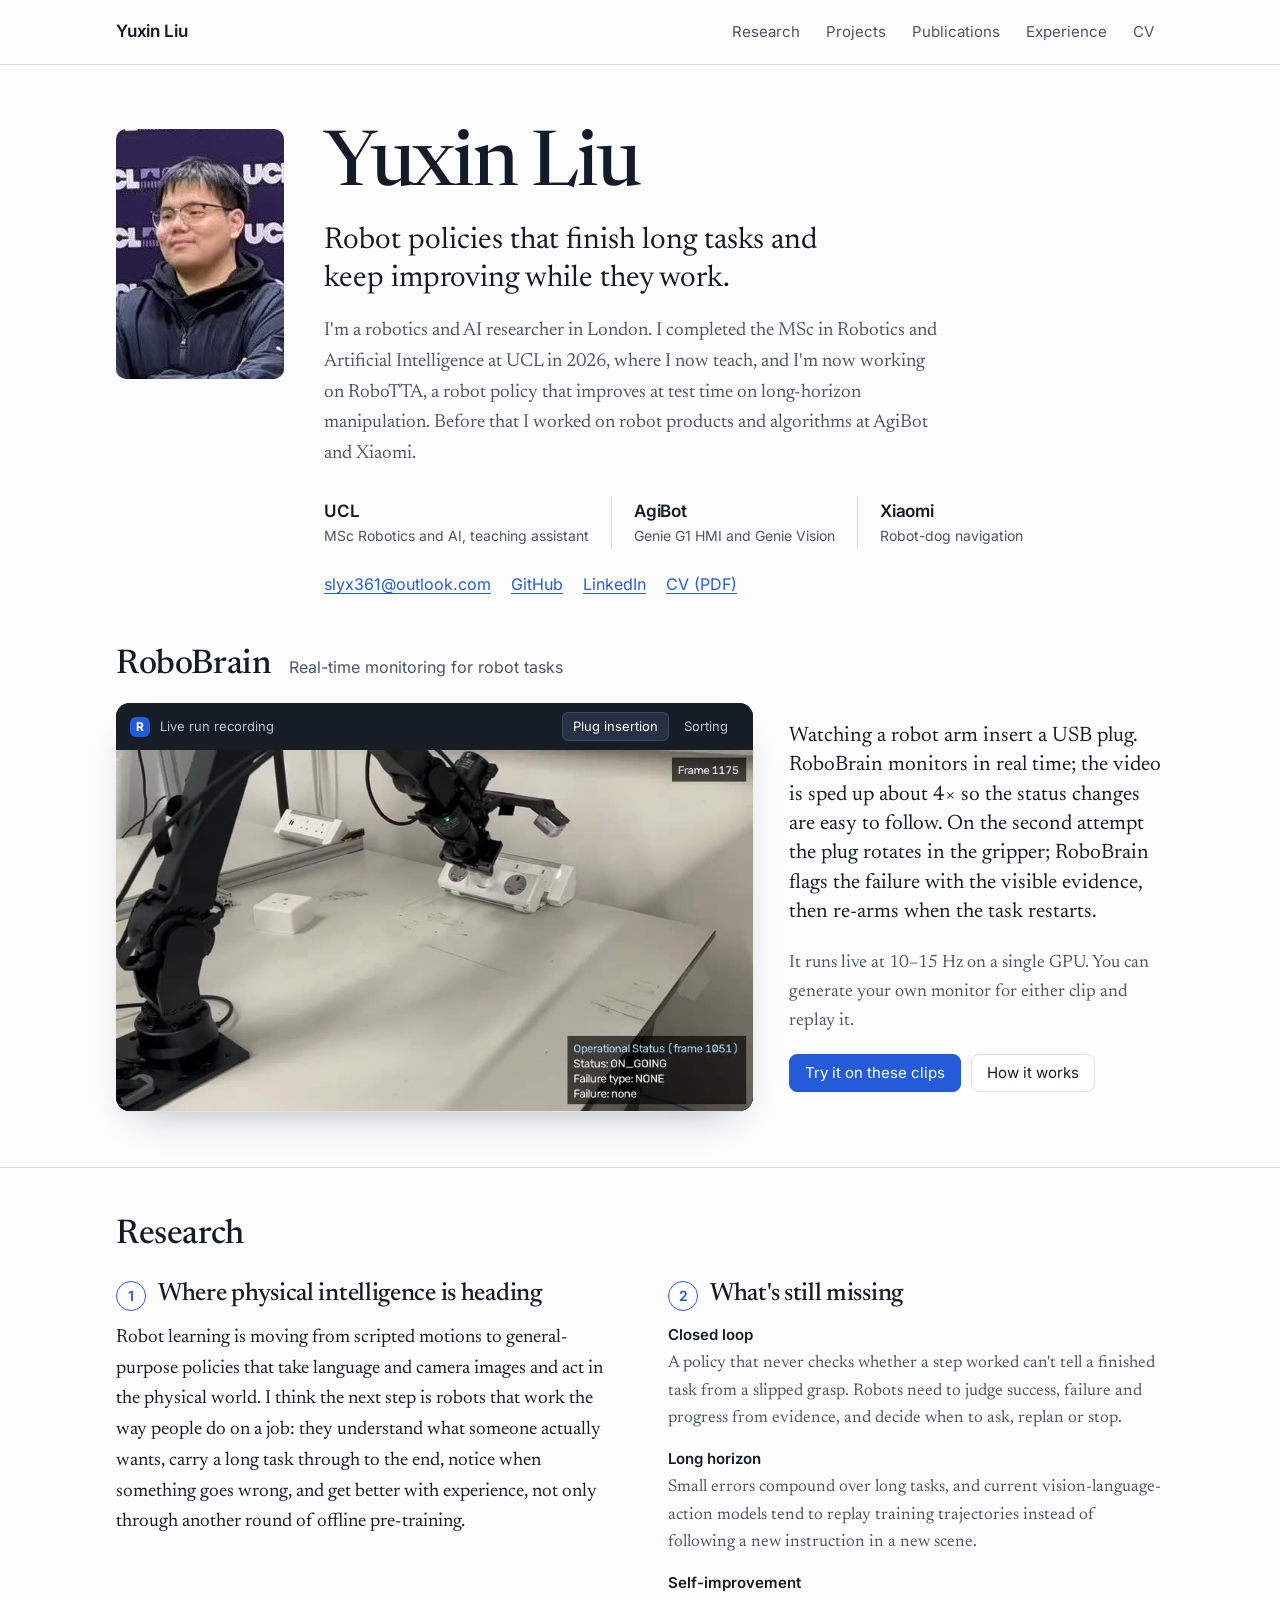
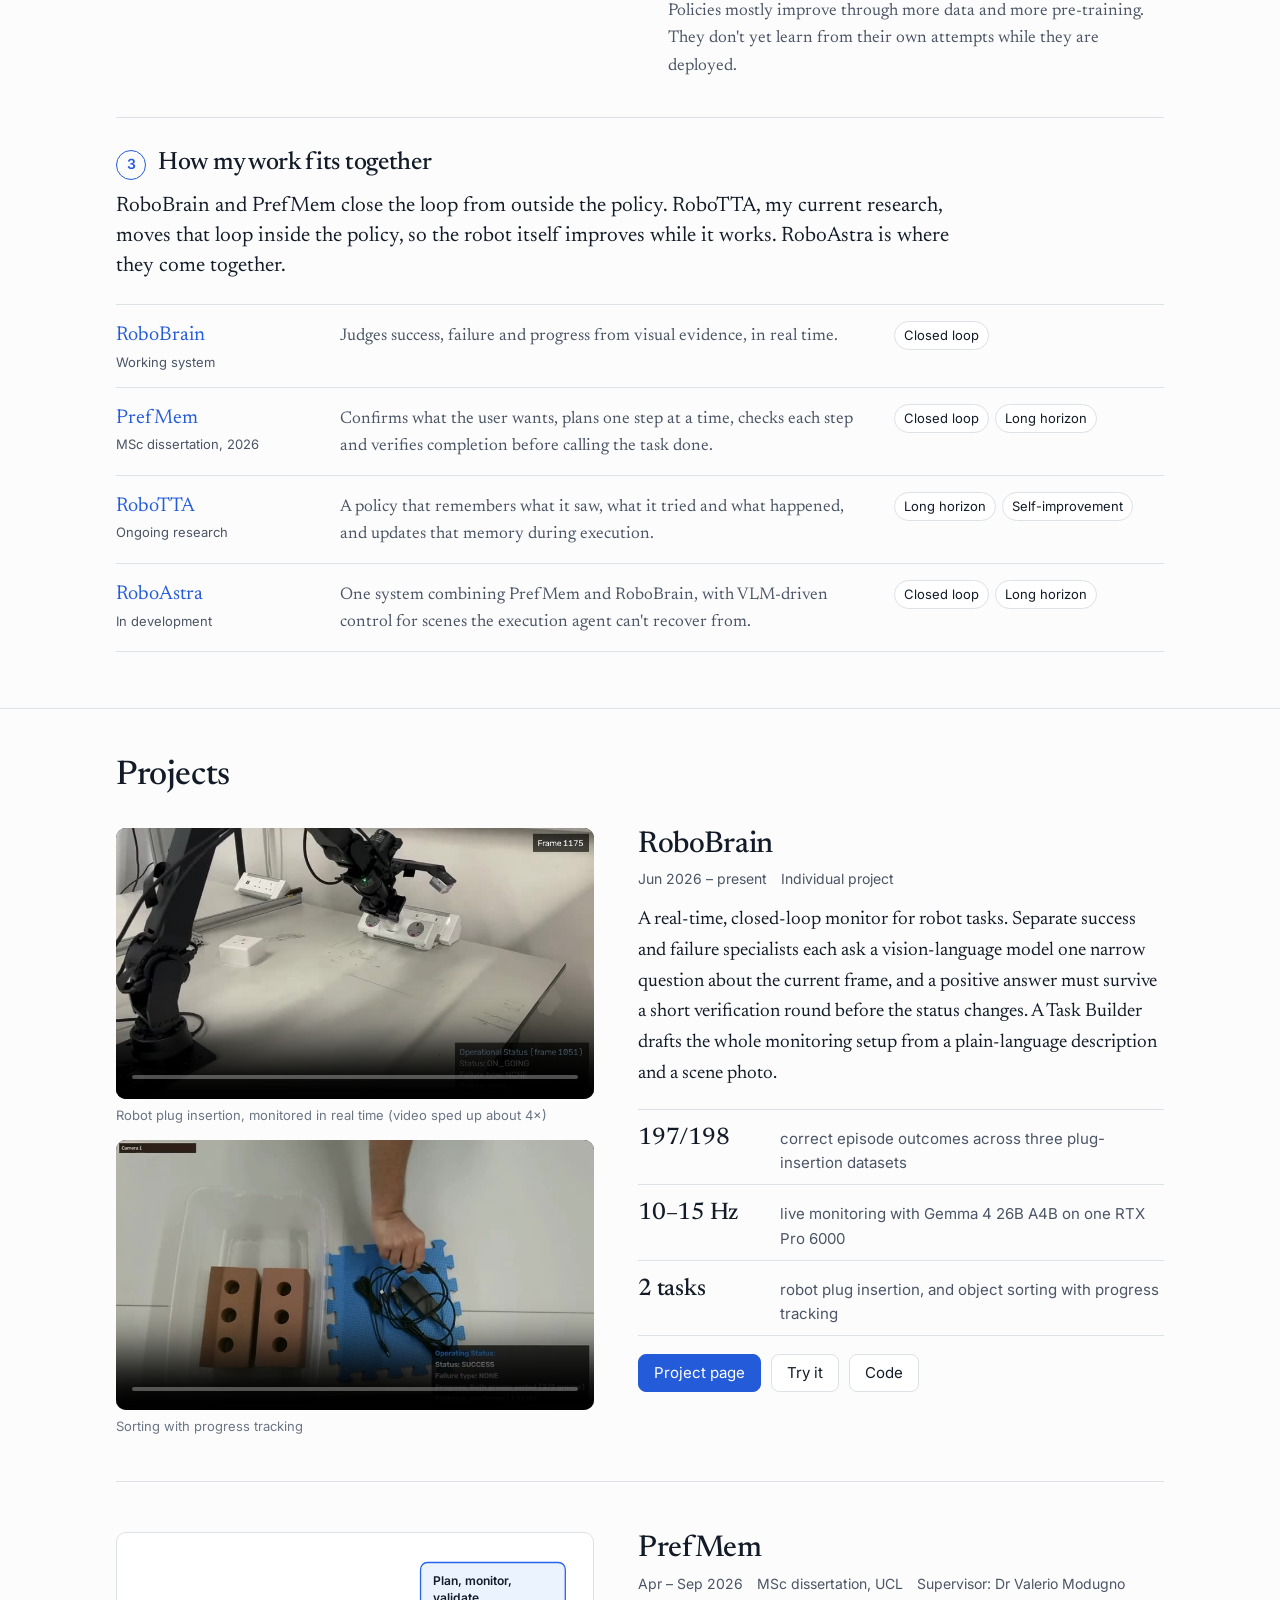
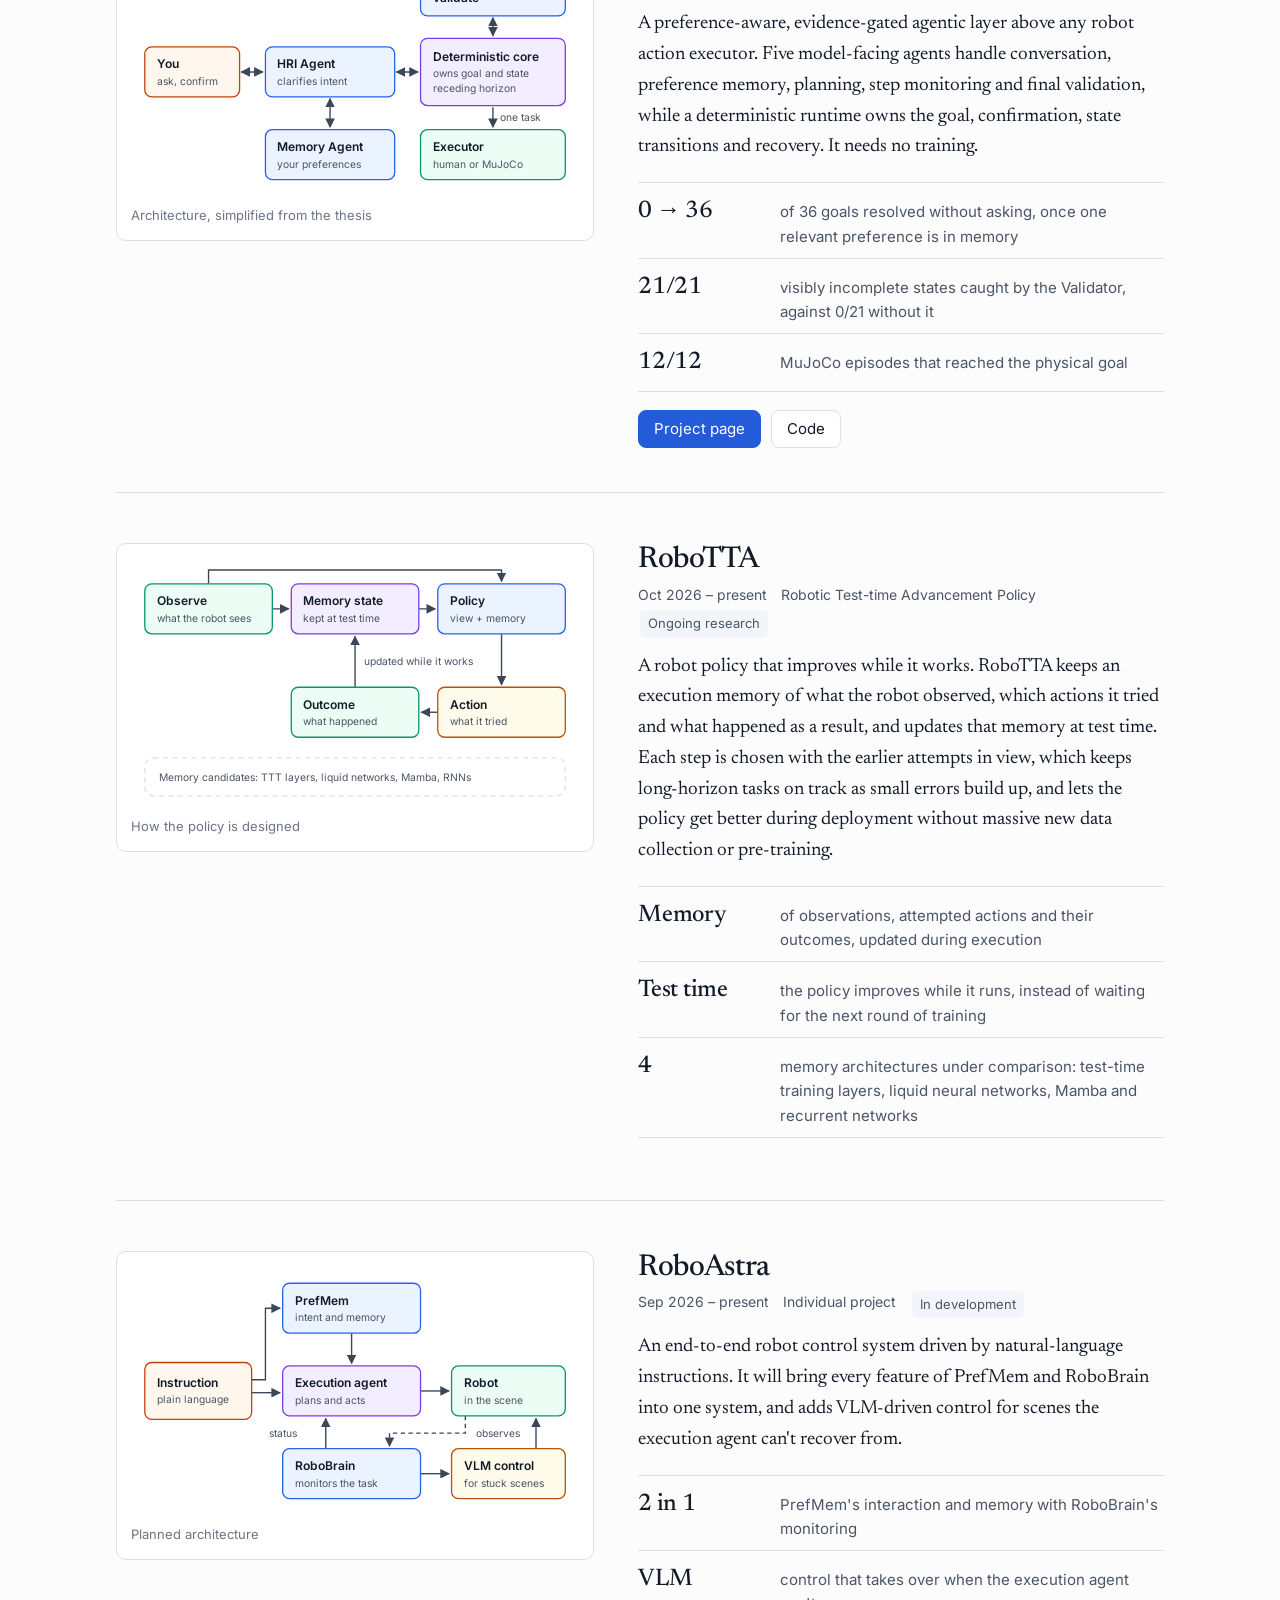
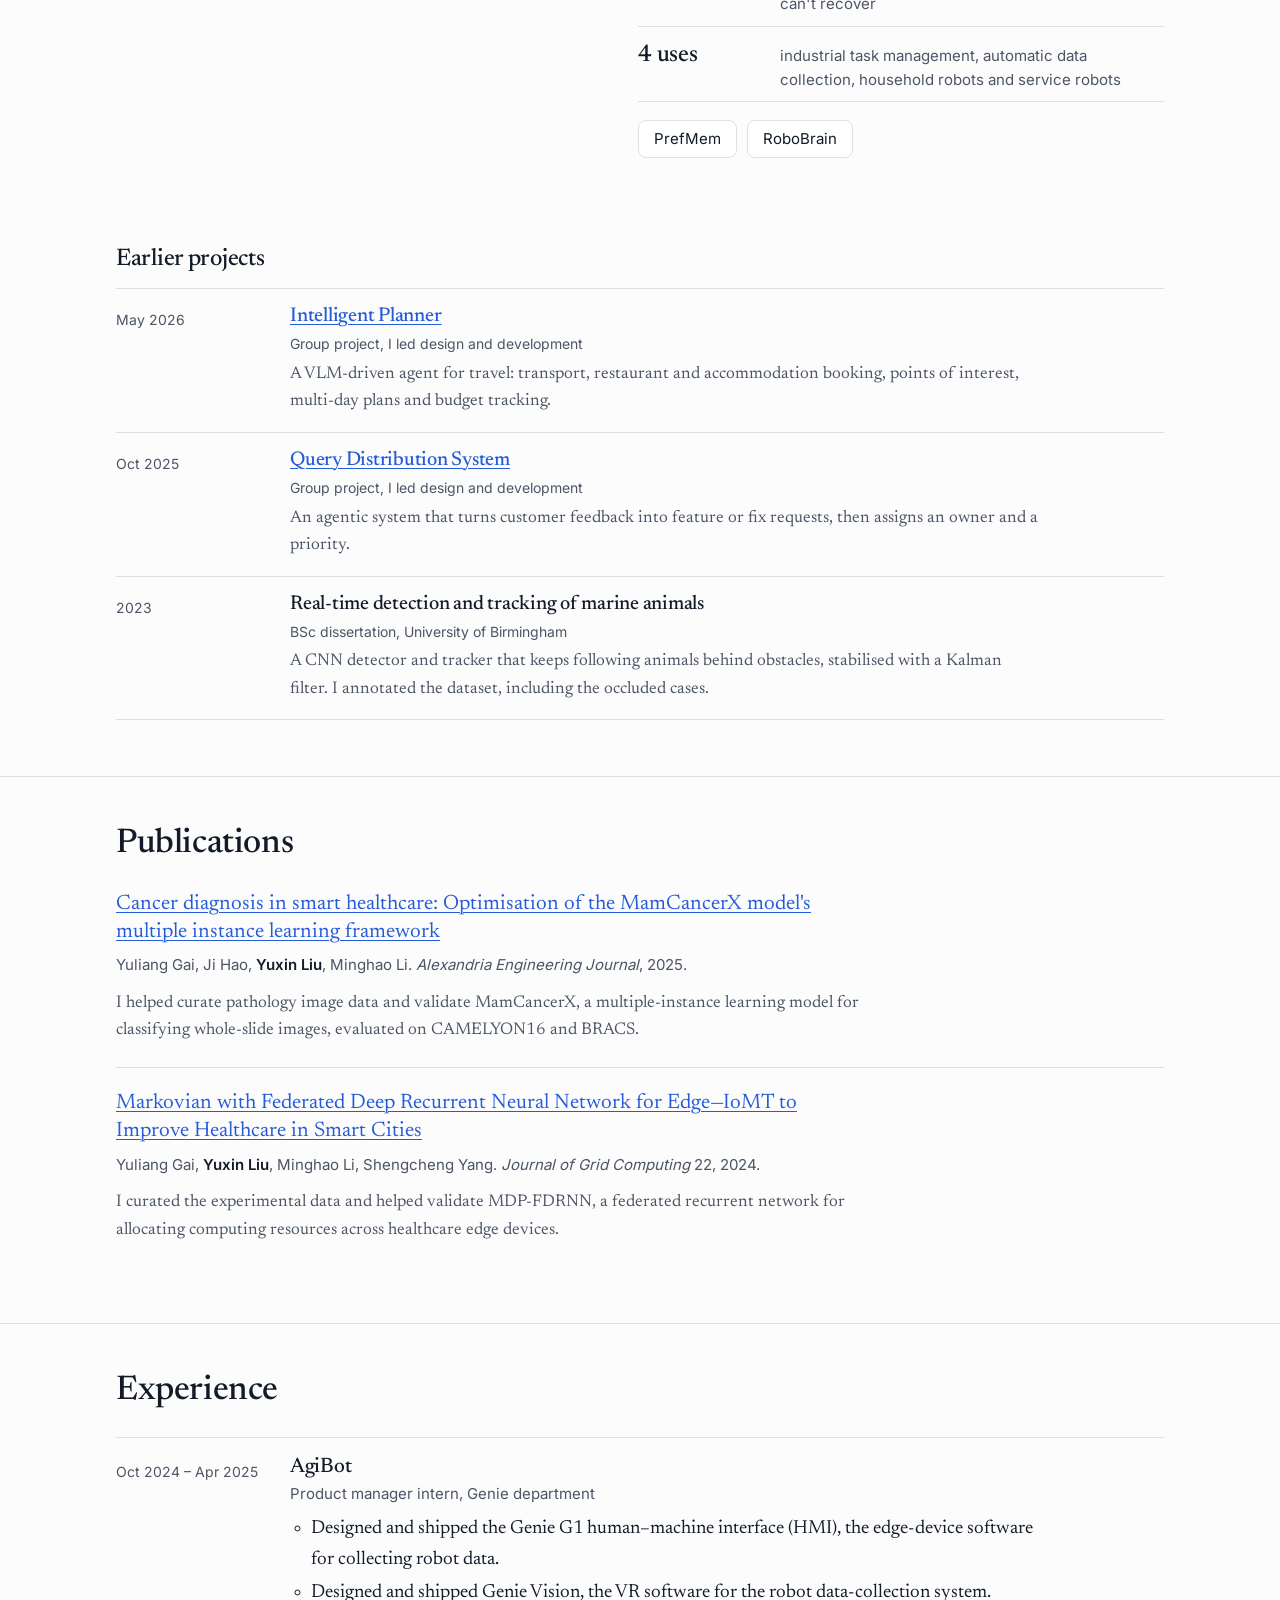
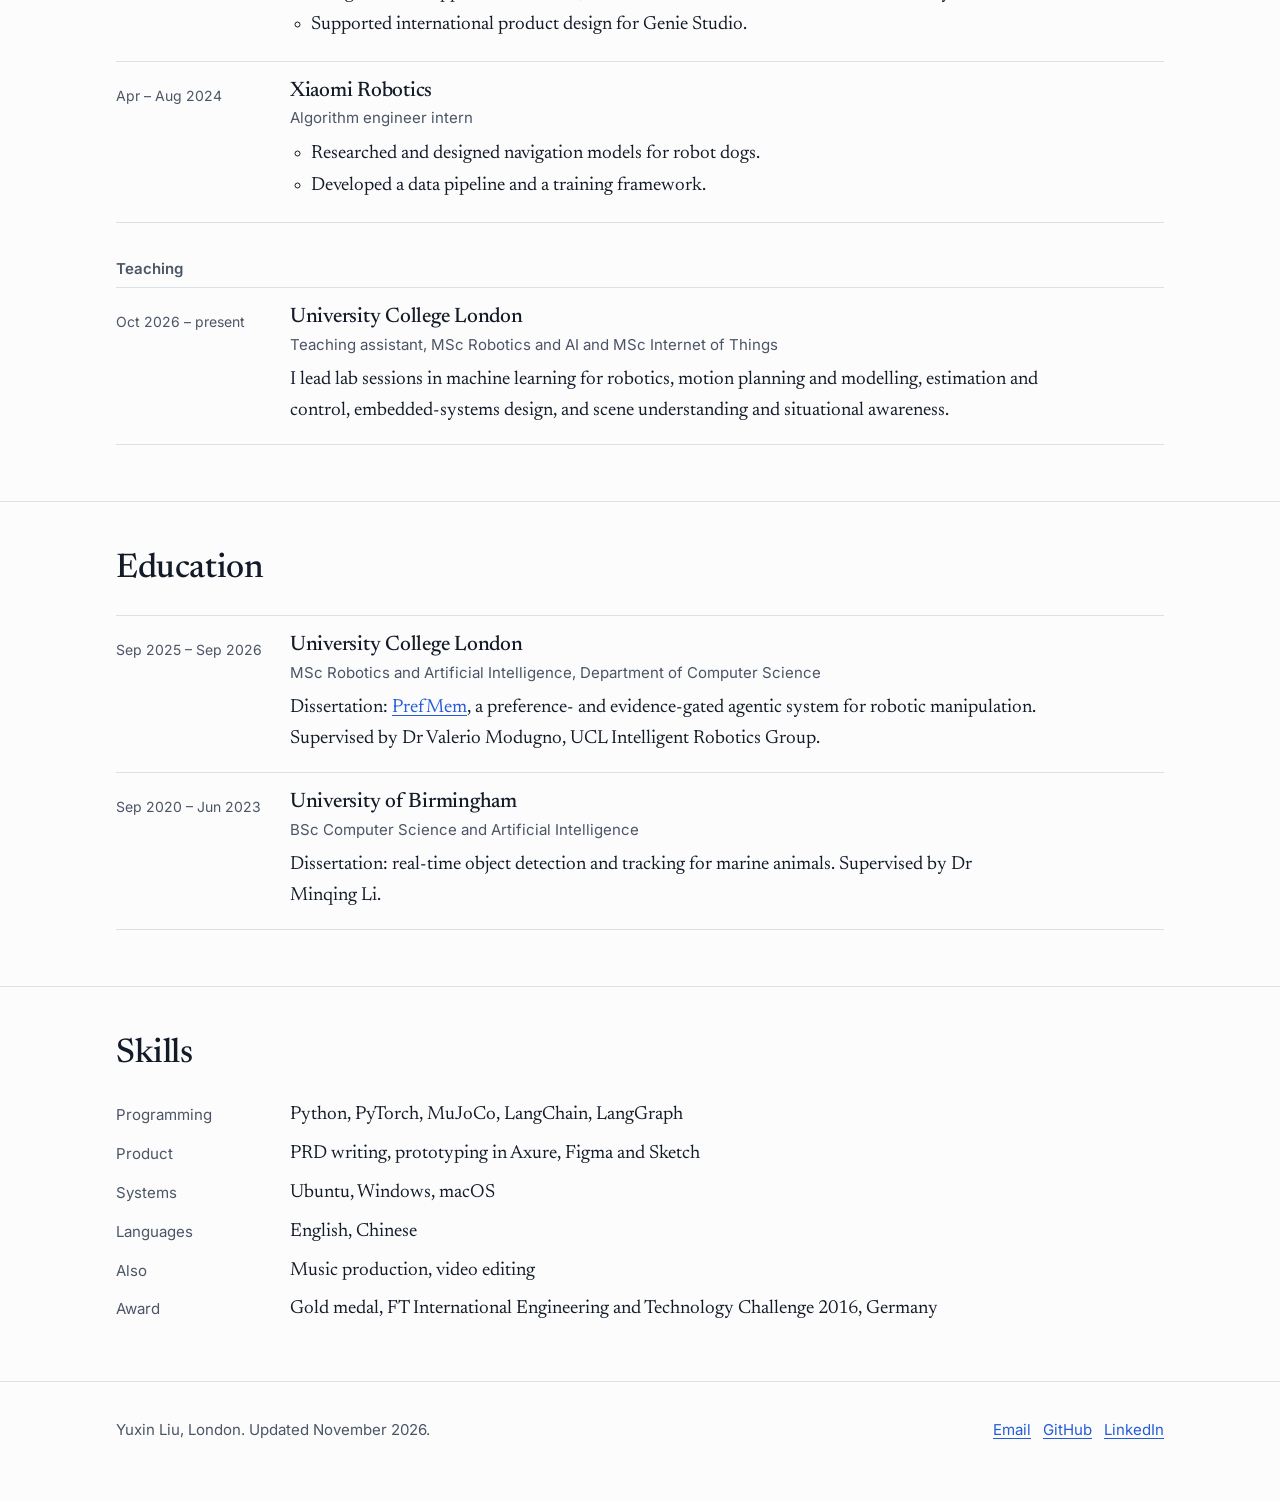
==== commit 0acd9322: "Clarify that plug-insertion monitoring is real time The plug-insertion video is sped up about 4x for" ====
--- a/index.html
+++ b/index.html
@@ -68,7 +68,7 @@
         <video src="assets/video/plug.mp4" poster="assets/video/plug-poster.jpg" autoplay muted playsinline preload="metadata" aria-label="RoboBrain monitoring a robot arm inserting a USB plug, flagging a rotated-plug failure"></video>
       </div>
       <div class="feature-text">
-        <p class="feature-caption" data-caption="plug">Watching a robot arm insert a USB plug, at about 4× speed. On the second attempt the plug rotates in the gripper; RoboBrain flags the failure with the visible evidence, then re-arms when the task restarts.</p>
+        <p class="feature-caption" data-caption="plug">Watching a robot arm insert a USB plug. RoboBrain monitors in real time; the video is sped up about 4× so the status changes are easy to follow. On the second attempt the plug rotates in the gripper; RoboBrain flags the failure with the visible evidence, then re-arms when the task restarts.</p>
         <p class="feature-caption" data-caption="sort" hidden>Watching a person sort bricks into a box and cables onto a mat. A vision-language model checks each fresh camera frame, and the overlay reports whether the task is on track, finished or failing, and how many groups are sorted.</p>
         <p class="muted">It runs live at 10–15 Hz on a single GPU. You can generate your own monitor for either clip and replay it.</p>
         <ul class="links">
@@ -118,7 +118,7 @@
       <div>
         <article class="plate" aria-labelledby="rb-h">
           <div class="media clip-pair">
-            <figure><video src="assets/video/plug.mp4" poster="assets/video/plug-poster.jpg" controls muted playsinline preload="none" aria-label="RoboBrain monitoring robot plug insertion"></video><figcaption>Robot plug insertion, about 4× speed</figcaption></figure>
+            <figure><video src="assets/video/plug.mp4" poster="assets/video/plug-poster.jpg" controls muted playsinline preload="none" aria-label="RoboBrain monitoring robot plug insertion"></video><figcaption>Robot plug insertion, monitored in real time (video sped up about 4×)</figcaption></figure>
             <figure><video src="assets/video/sort.mp4" poster="assets/video/sort-poster.jpg" controls muted playsinline preload="none" aria-label="RoboBrain monitoring a sorting task with progress tracking"></video><figcaption>Sorting with progress tracking</figcaption></figure>
           </div>
           <div>
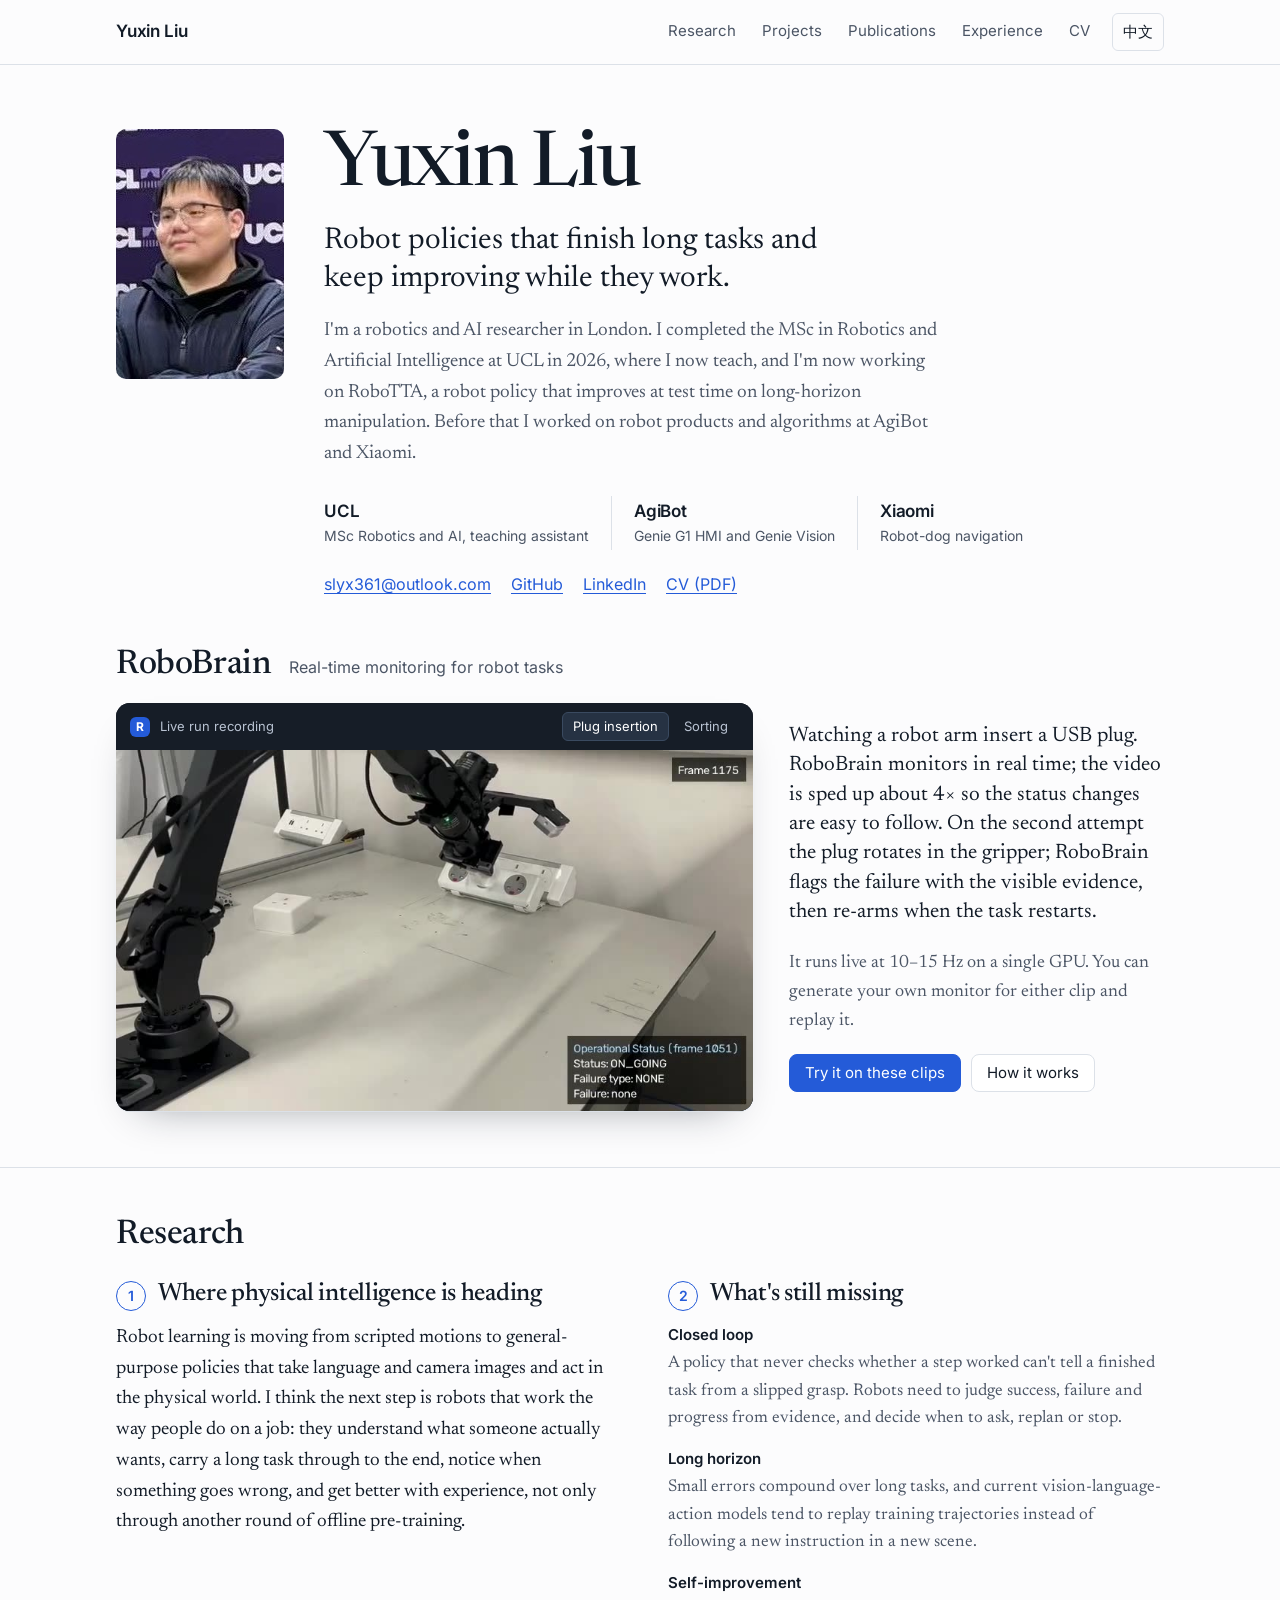
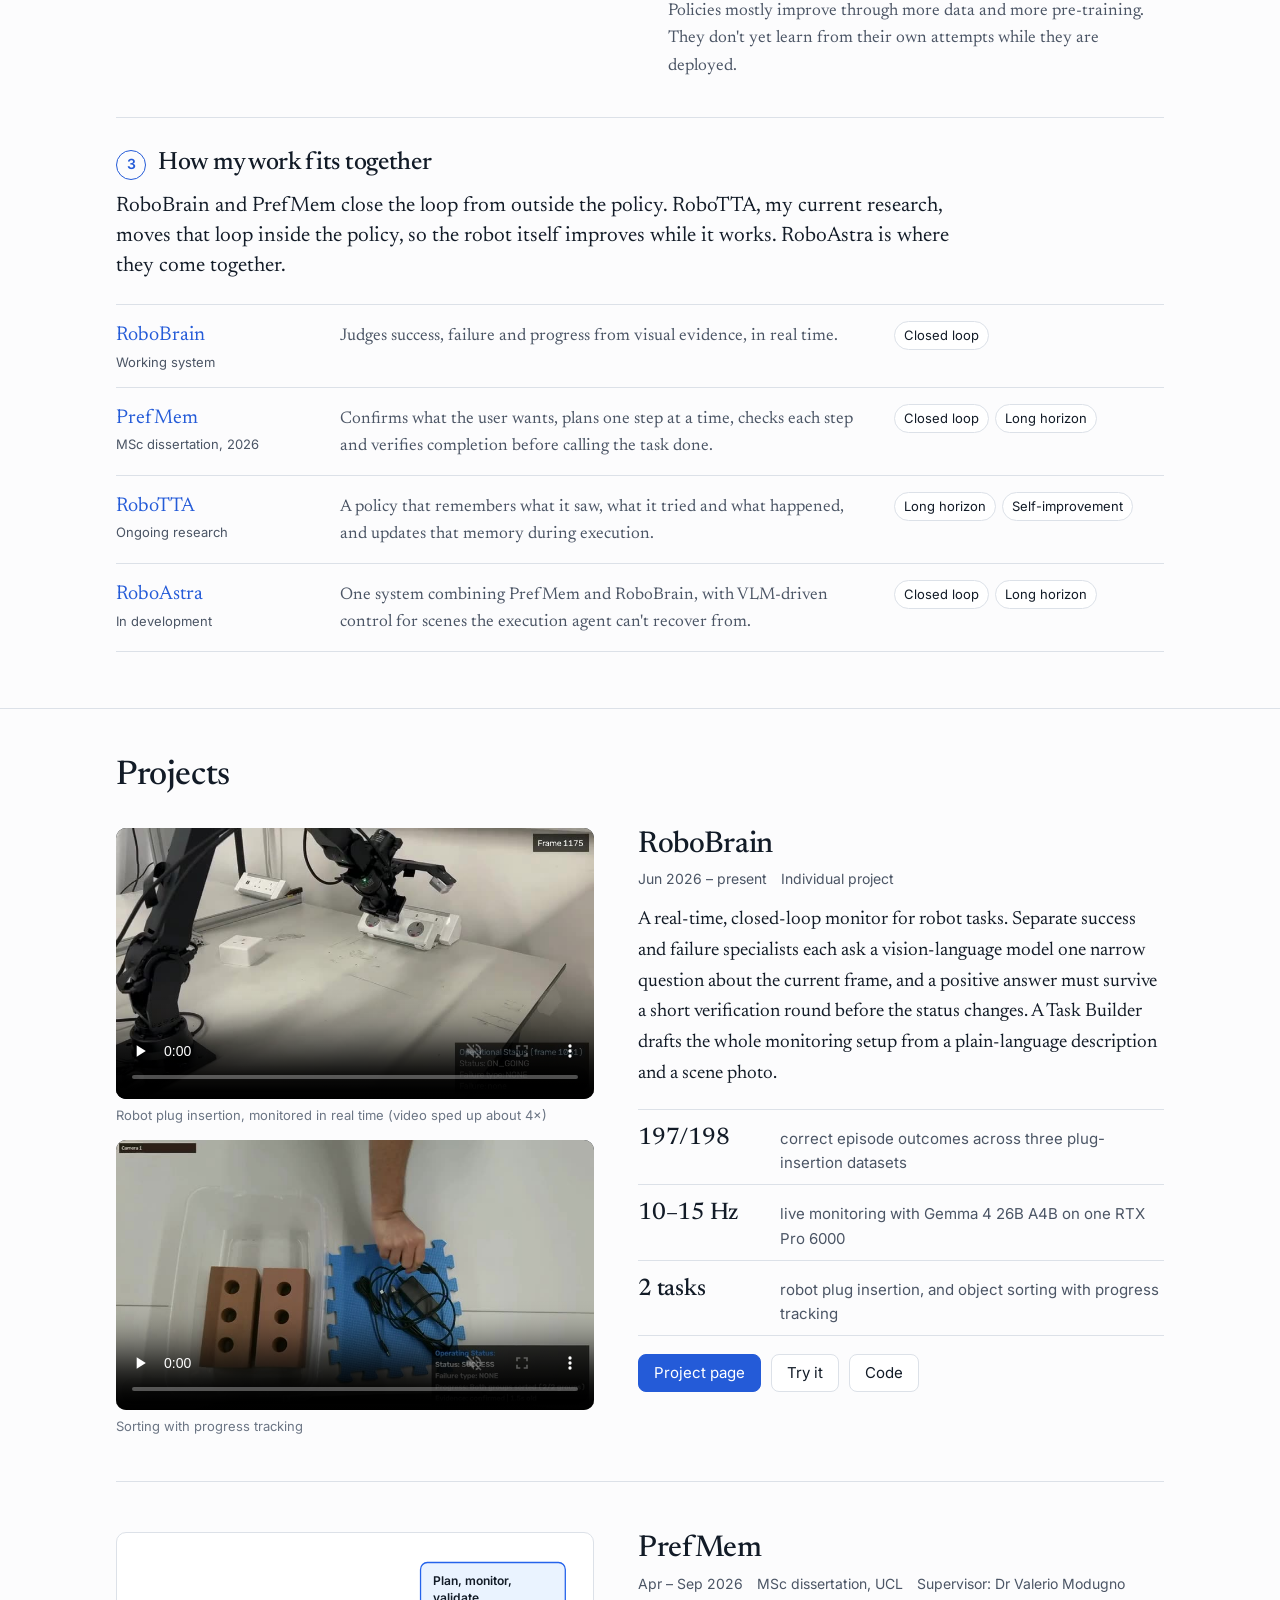
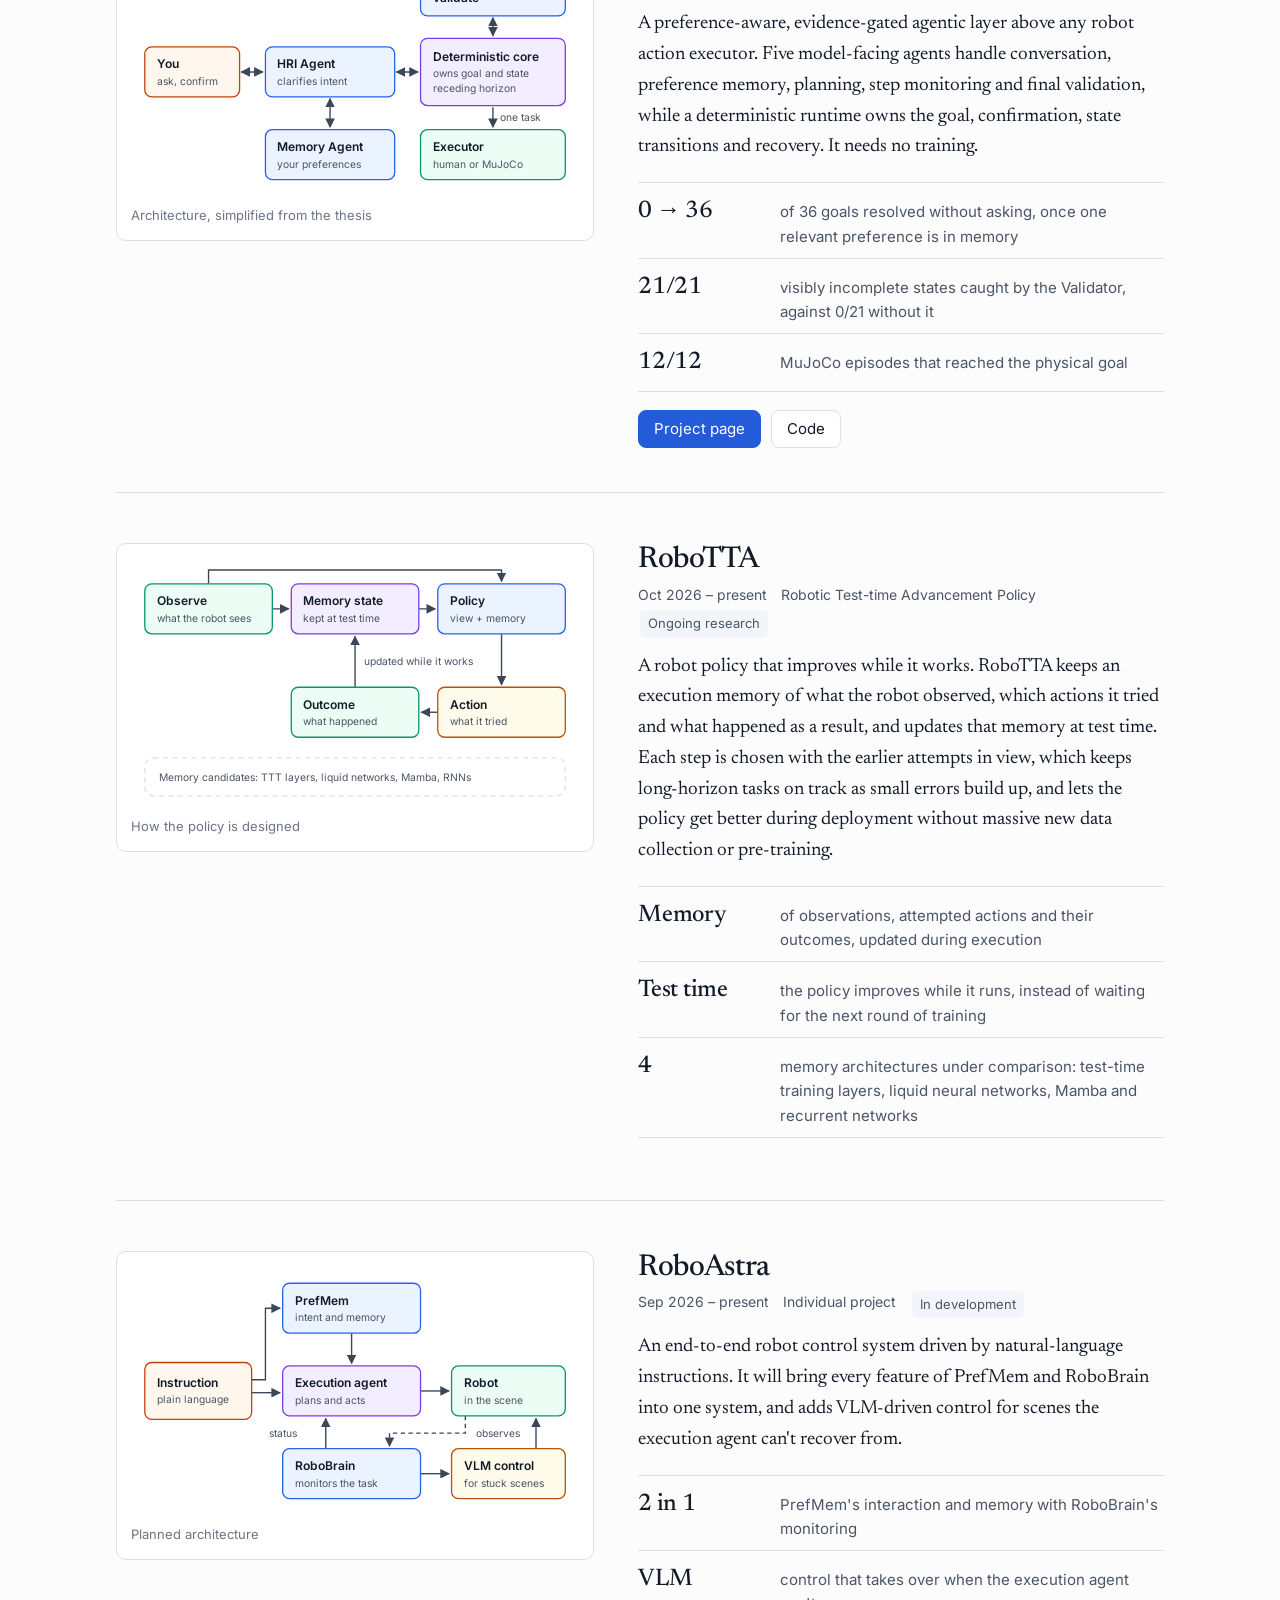
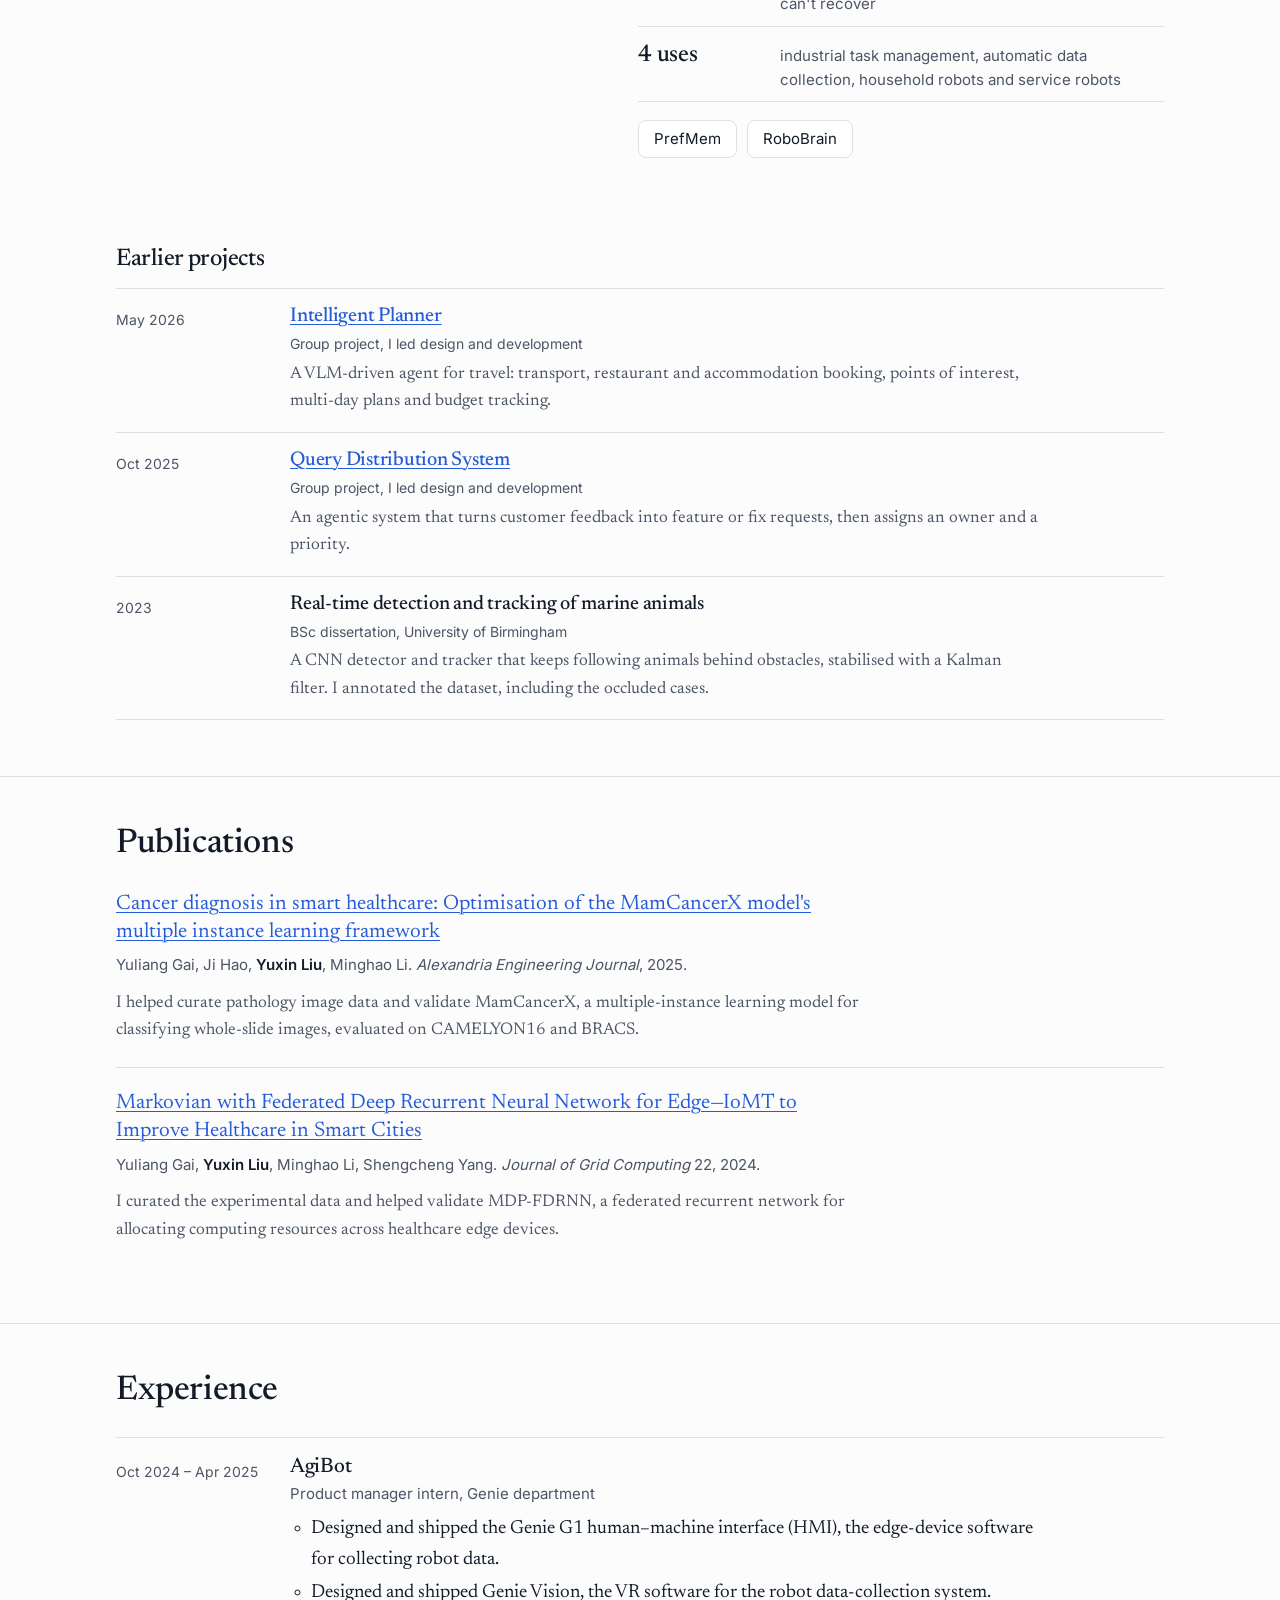
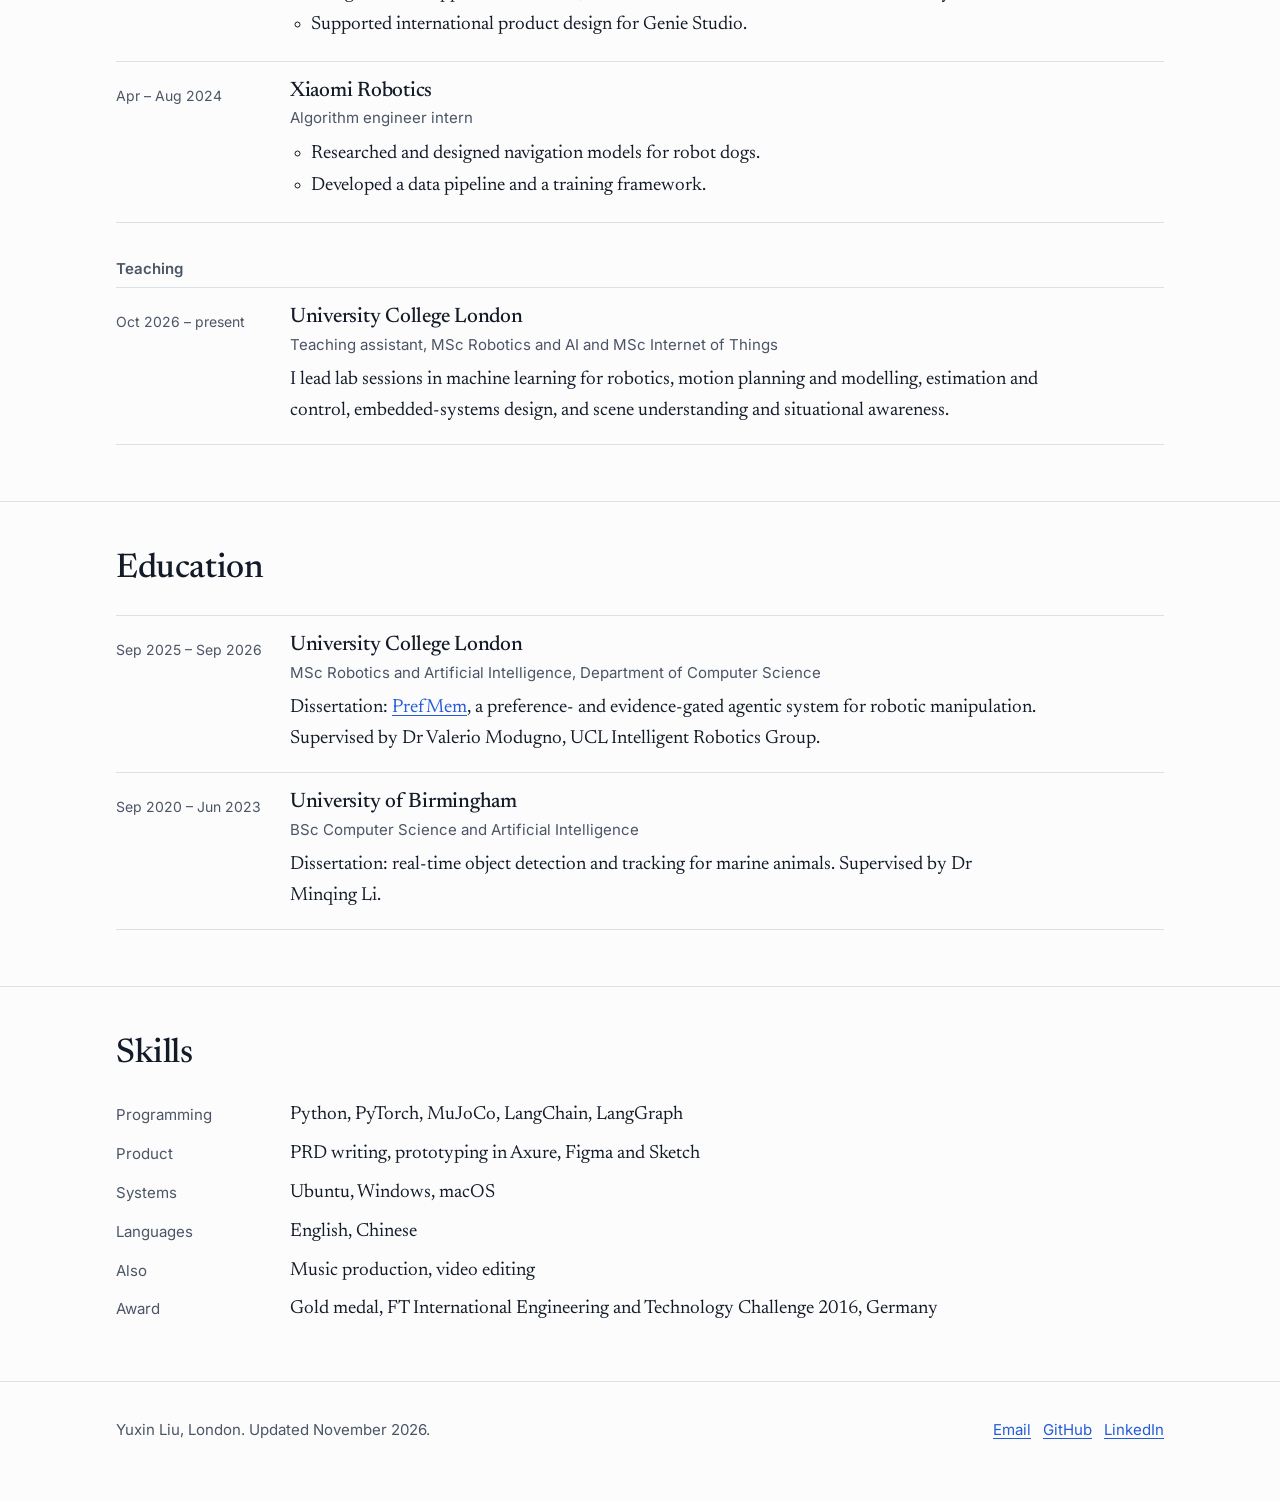
==== commit 81df1fb7: "Add Simplified Chinese version of the site zh/ mirrors every page and is generated from the English " ====
--- a/index.html
+++ b/index.html
@@ -10,6 +10,9 @@
 <meta property="og:image" content="https://kasloot.github.io/assets/img/og.jpg">
 <meta property="og:type" content="website">
 <meta name="twitter:card" content="summary_large_image">
+<link rel="alternate" hreflang="en" href="https://kasloot.github.io/">
+<link rel="alternate" hreflang="zh-CN" href="https://kasloot.github.io/zh/">
+<link rel="alternate" hreflang="x-default" href="https://kasloot.github.io/">
 <link rel="icon" href="assets/img/favicon.svg" type="image/svg+xml">
 <link rel="stylesheet" href="assets/css/site.css">
 </head>
@@ -24,6 +27,7 @@
       <a href="#publications">Publications</a>
       <a href="#experience">Experience</a>
       <a href="assets/docs/Yuxin_Liu_CV.pdf">CV</a>
+      <a class="lang" href="zh/" lang="zh-CN" hreflang="zh-CN">中文</a>
     </nav>
   </div>
 </header>
--- a/assets/css/site.css
+++ b/assets/css/site.css
@@ -83,6 +83,19 @@
 .site-head nav { display: flex; gap: 6px; flex-wrap: wrap; }
 .site-head nav a { color: var(--graphite); text-decoration: none; font-size: 15px; padding: 6px 10px; border-radius: 6px; }
 .site-head nav a:hover, .site-head nav a[aria-current="page"] { color: var(--ink); background: var(--wash); }
+.site-head nav a.lang { margin-left: 6px; border: 1px solid var(--rule); color: var(--ink); }
+
+/* Chinese pages: system CJK fonts behind the Latin faces, sans body text, no negative tracking */
+html:lang(zh) {
+  --serif: "Newsreader", "Noto Serif SC", "Source Han Serif SC", "Songti SC", "STSong", "SimSun", serif;
+  --sans: "Inter", "PingFang SC", "Hiragino Sans GB", "Microsoft YaHei", "Noto Sans SC", "Source Han Sans SC", sans-serif;
+}
+html:lang(zh) body { font-family: var(--sans); font-size: 17px; line-height: 1.85; }
+html:lang(zh) h1, html:lang(zh) h2, html:lang(zh) h3, html:lang(zh) h4 { letter-spacing: 0; font-weight: 600; }
+html:lang(zh) .hero h1, html:lang(zh) .page-head h1 { font-weight: 450; letter-spacing: -0.02em; }
+html:lang(zh) .hero .thesis, html:lang(zh) .page-head .deck { font-family: var(--serif); line-height: 1.5; }
+html:lang(zh) .lede, html:lang(zh) .fit-intro, html:lang(zh) .feature-caption { line-height: 1.7; }
+html:lang(zh) .venue { font-style: normal; }
 
 /* ---------- hero ---------- */
 .hero { padding-block: 64px 40px; }
